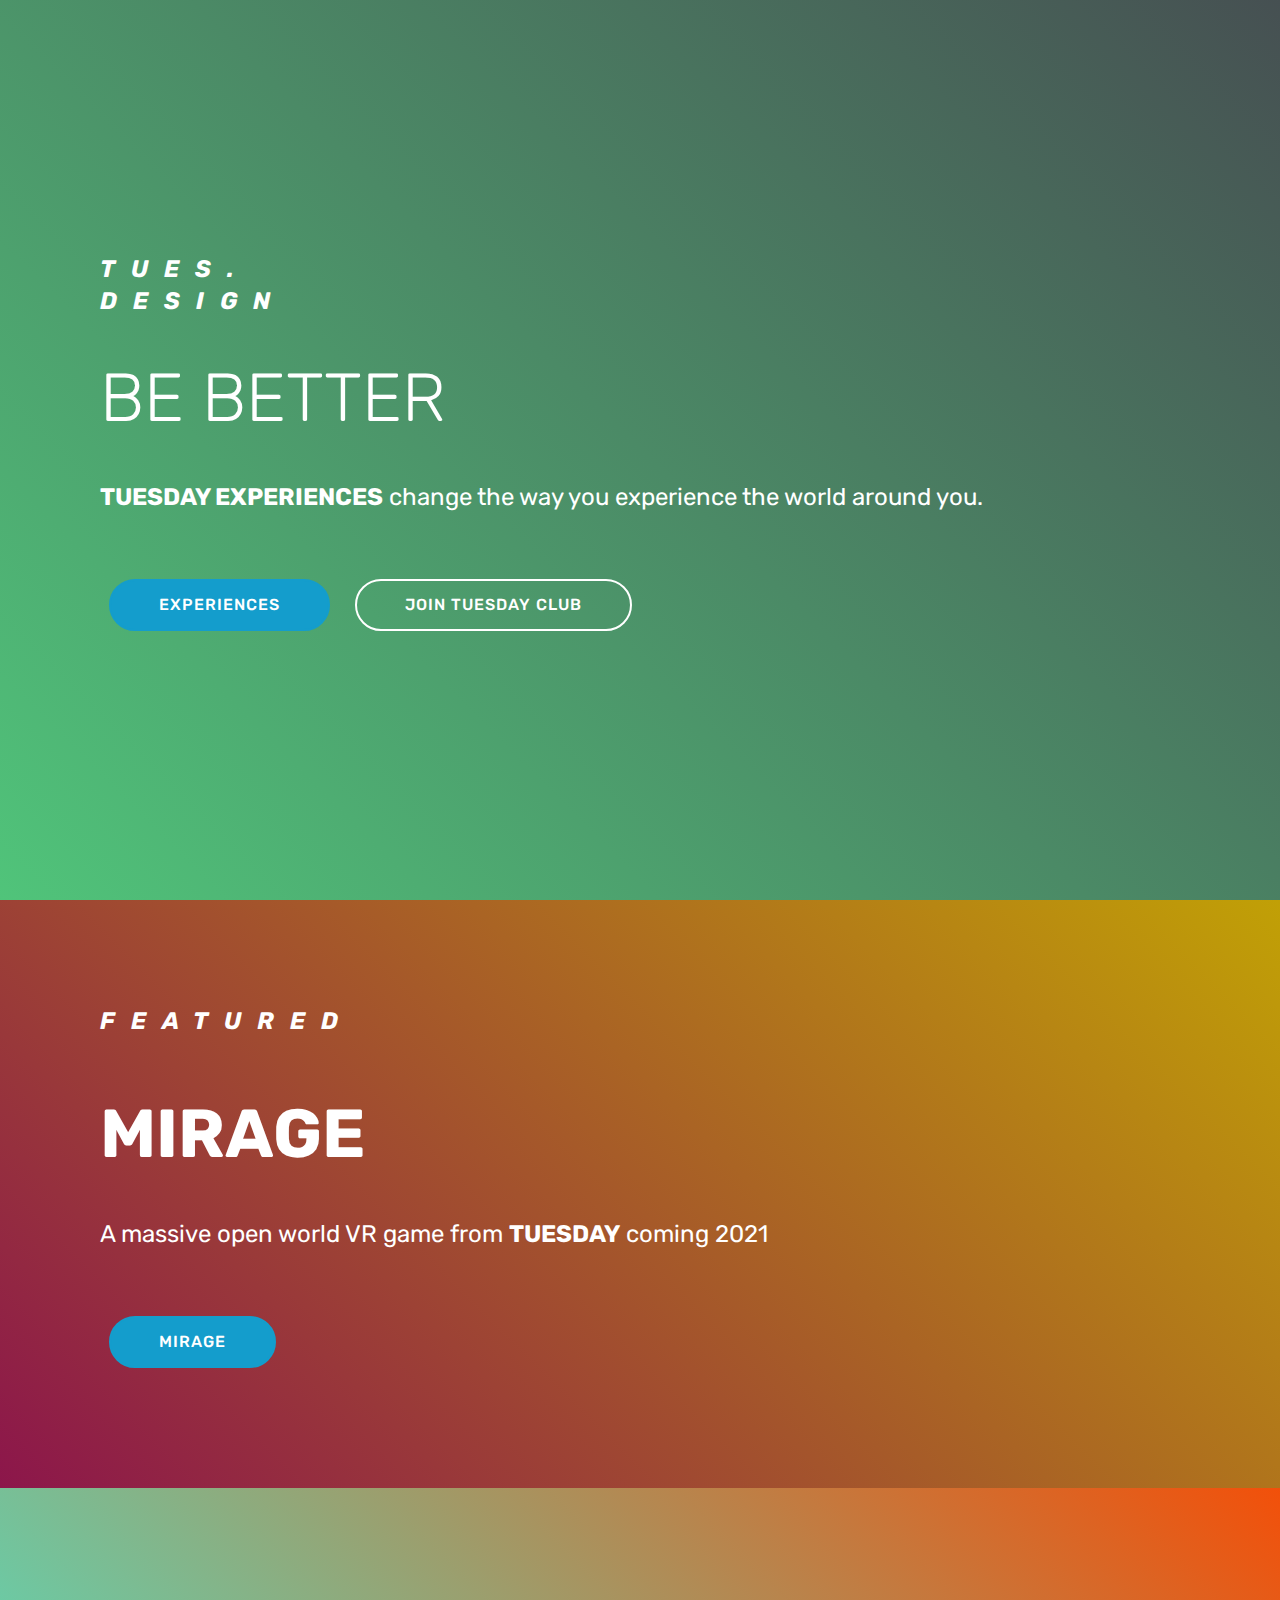
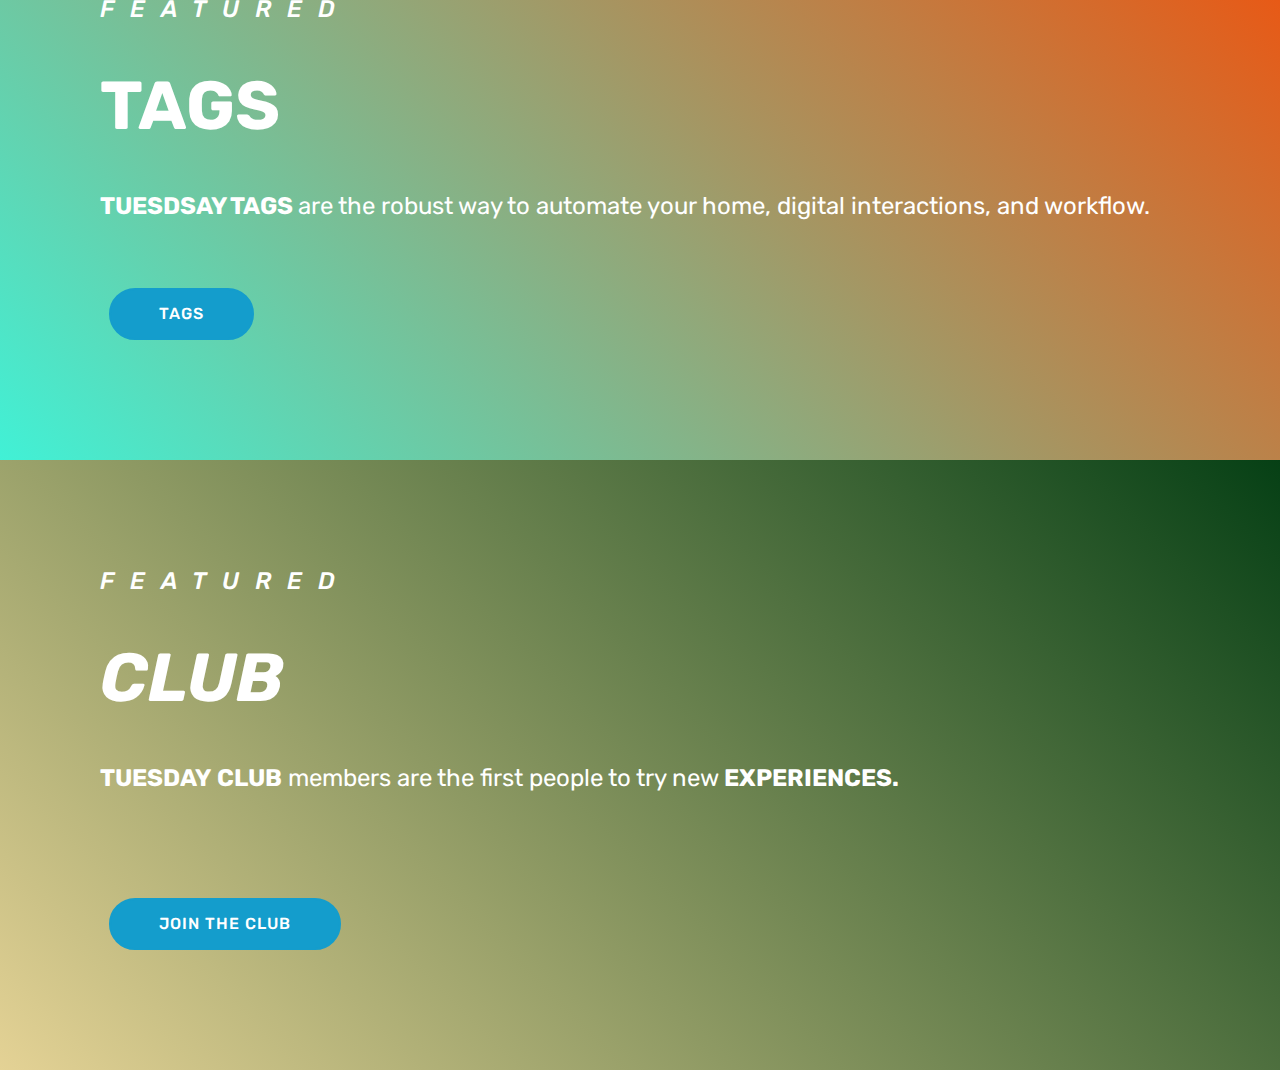
==== index.html @ 424a7eba "Update index.html" ====
<!DOCTYPE html>
<html  >
<head>
  <!-- Site made with Mobirise Website Builder v4.10.7, https://mobirise.com -->
  <meta charset="UTF-8">
  <meta http-equiv="X-UA-Compatible" content="IE=edge">
  <meta name="generator" content="Mobirise v4.10.7, mobirise.com">
  <meta name="viewport" content="width=device-width, initial-scale=1, minimum-scale=1">
  <link rel="shortcut icon" href="assets/images/logo4.png" type="image/x-icon">
  <meta name="description" content="">
  
  <title>Home</title>
  <link rel="stylesheet" href="assets/web/assets/mobirise-icons/mobirise-icons.css">
  <link rel="stylesheet" href="assets/tether/tether.min.css">
  <link rel="stylesheet" href="assets/bootstrap/css/bootstrap.min.css">
  <link rel="stylesheet" href="assets/bootstrap/css/bootstrap-grid.min.css">
  <link rel="stylesheet" href="assets/bootstrap/css/bootstrap-reboot.min.css">
  <link rel="stylesheet" href="assets/theme/css/style.css">
  <link rel="stylesheet" href="assets/mobirise/css/mbr-additional.css" type="text/css">
  
  
  
</head>
<body>
  <section class="header11 cid-rXp6CB2wmp mbr-fullscreen" id="header11-1">

    <!-- Block parameters controls (Blue "Gear" panel) -->
    
    <!-- End block parameters -->

    
    <div class="container align-left">
        <div class="media-container-column mbr-white col-md-12">
            <h3 class="mbr-section-subtitle py-3 mbr-fonts-style display-5"><strong>
                TUES.</strong><br><strong>DESIGN</strong></h3>
            <h1 class="mbr-section-title py-3 mbr-fonts-style display-1">BE BETTER</h1>
            <p class="mbr-text py-3 mbr-fonts-style display-5"><strong>TUESDAY EXPERIENCES</strong> change the way you experience the world around you.&nbsp;</p>
            <div class="mbr-section-btn py-4"><a class="btn btn-md btn-primary display-4" href="index.html#header11-2">EXPERIENCES</a>
                    <a class="btn btn-md btn-white-outline display-4" href="page1.html">JOIN TUESDAY CLUB</a></div>
        </div>
    </div>

    
</section>

<section class="engine"><a href="https://mobirise.info/h">how to create your own web page for free</a></section><section class="header11 cid-rXp82HAnqV" id="header11-2">

    <!-- Block parameters controls (Blue "Gear" panel) -->
    
    <!-- End block parameters -->

    
    <div class="container align-left">
        <div class="media-container-column mbr-white col-md-12">
            <h3 class="mbr-section-subtitle py-3 mbr-fonts-style display-5"><p><strong>FEATURED</strong></p></h3>
            <h1 class="mbr-section-title py-3 mbr-fonts-style display-1"><strong>MIRAGE</strong></h1>
            <p class="mbr-text py-3 mbr-fonts-style display-5">A massive open world VR game from <strong>TUESDAY</strong> coming 2021</p>
            <div class="mbr-section-btn py-4"><a class="btn btn-md btn-primary display-4" href="page2.html">MIRAGE</a></div>
        </div>
    </div>

    
</section>

<section class="header11 cid-rXpa6AAe8f" id="header11-3">

    <!-- Block parameters controls (Blue "Gear" panel) -->
    
    <!-- End block parameters -->

    
    <div class="container align-left">
        <div class="media-container-column mbr-white col-md-12">
            <h3 class="mbr-section-subtitle py-3 mbr-fonts-style display-5">
                FEATURED</h3>
            <h1 class="mbr-section-title py-3 mbr-fonts-style display-1"><strong>TAGS</strong></h1>
            <p class="mbr-text py-3 mbr-fonts-style display-5"><strong>TUESDSAY TAGS </strong>are the robust way to automate your home, digital interactions, and workflow.</p>
            <div class="mbr-section-btn py-4"><a class="btn btn-md btn-primary display-4" href="page3.html">TAGS</a></div>
        </div>
    </div>

    
</section>

<section class="header11 cid-rXpbdoJjGz" id="header11-4">

    <!-- Block parameters controls (Blue "Gear" panel) -->
    
    <!-- End block parameters -->

    
    <div class="container align-left">
        <div class="media-container-column mbr-white col-md-12">
            <h3 class="mbr-section-subtitle py-3 mbr-fonts-style display-5">
                FEATURED</h3>
            <h1 class="mbr-section-title py-3 mbr-fonts-style display-1"><em><strong>CLUB</strong></em></h1>
            <p class="mbr-text py-3 mbr-fonts-style display-5"><strong>TUESDAY</strong> <strong>CLUB</strong> members are the first people to try new <strong>EXPERIENCES.</strong><strong><br></strong>&nbsp;</p>
            <div class="mbr-section-btn py-4"><a class="btn btn-md btn-primary display-4" href="page1.html">JOIN THE CLUB</a></div>
        </div>
    </div>

    
</section>


  <script src="assets/web/assets/jquery/jquery.min.js"></script>
  <script src="assets/popper/popper.min.js"></script>
  <script src="assets/tether/tether.min.js"></script>
  <script src="assets/bootstrap/js/bootstrap.min.js"></script>
  <script src="assets/smoothscroll/smooth-scroll.js"></script>
  <script src="assets/theme/js/script.js"></script>
  
  
</body>
</html>
---- assets/web/assets/mobirise-icons/mobirise-icons.css ----
@font-face {
  font-family: 'MobiriseIcons';
  src:  url('mobirise-icons.eot?spat4u');
  src:  url('mobirise-icons.eot?spat4u#iefix') format('embedded-opentype'),
    url('mobirise-icons.ttf?spat4u') format('truetype'),
    url('mobirise-icons.woff?spat4u') format('woff'),
    url('mobirise-icons.svg?spat4u#MobiriseIcons') format('svg');
  font-weight: normal;
  font-style: normal;
}

[class^="mbri-"], [class*=" mbri-"] {
  /* use !important to prevent issues with browser extensions that change fonts */
  font-family: MobiriseIcons !important;
  speak: none;
  font-style: normal;
  font-weight: normal;
  font-variant: normal;
  text-transform: none;
  line-height: 1;

  /* Better Font Rendering =========== */
  -webkit-font-smoothing: antialiased;
  -moz-osx-font-smoothing: grayscale;
}

.mbri-add-submenu:before {
  content: "\e900";
}
.mbri-alert:before {
  content: "\e901";
}
.mbri-align-center:before {
  content: "\e902";
}
.mbri-align-justify:before {
  content: "\e903";
}
.mbri-align-left:before {
  content: "\e904";
}
.mbri-align-right:before {
  content: "\e905";
}
.mbri-android:before {
  content: "\e906";
}
.mbri-apple:before {
  content: "\e907";
}
.mbri-arrow-down:before {
  content: "\e908";
}
.mbri-arrow-next:before {
  content: "\e909";
}
.mbri-arrow-prev:before {
  content: "\e90a";
}
.mbri-arrow-up:before {
  content: "\e90b";
}
.mbri-bold:before {
  content: "\e90c";
}
.mbri-bookmark:before {
  content: "\e90d";
}
.mbri-bootstrap:before {
  content: "\e90e";
}
.mbri-briefcase:before {
  content: "\e90f";
}
.mbri-browse:before {
  content: "\e910";
}
.mbri-bulleted-list:before {
  content: "\e911";
}
.mbri-calendar:before {
  content: "\e912";
}
.mbri-camera:before {
  content: "\e913";
}
.mbri-cart-add:before {
  content: "\e914";
}
.mbri-cart-full:before {
  content: "\e915";
}
.mbri-cash:before {
  content: "\e916";
}
.mbri-change-style:before {
  content: "\e917";
}
.mbri-chat:before {
  content: "\e918";
}
.mbri-clock:before {
  content: "\e919";
}
.mbri-close:before {
  content: "\e91a";
}
.mbri-cloud:before {
  content: "\e91b";
}
.mbri-code:before {
  content: "\e91c";
}
.mbri-contact-form:before {
  content: "\e91d";
}
.mbri-credit-card:before {
  content: "\e91e";
}
.mbri-cursor-click:before {
  content: "\e91f";
}
.mbri-cust-feedback:before {
  content: "\e920";
}
.mbri-database:before {
  content: "\e921";
}
.mbri-delivery:before {
  content: "\e922";
}
.mbri-desktop:before {
  content: "\e923";
}
.mbri-devices:before {
  content: "\e924";
}
.mbri-down:before {
  content: "\e925";
}
.mbri-download:before {
  content: "\e989";
}
.mbri-drag-n-drop:before {
  content: "\e927";
}
.mbri-drag-n-drop2:before {
  content: "\e928";
}
.mbri-edit:before {
  content: "\e929";
}
.mbri-edit2:before {
  content: "\e92a";
}
.mbri-error:before {
  content: "\e92b";
}
.mbri-extension:before {
  content: "\e92c";
}
.mbri-features:before {
  content: "\e92d";
}
.mbri-file:before {
  content: "\e92e";
}
.mbri-flag:before {
  content: "\e92f";
}
.mbri-folder:before {
  content: "\e930";
}
.mbri-gift:before {
  content: "\e931";
}
.mbri-github:before {
  content: "\e932";
}
.mbri-globe:before {
  content: "\e933";
}
.mbri-globe-2:before {
  content: "\e934";
}
.mbri-growing-chart:before {
  content: "\e935";
}
.mbri-hearth:before {
  content: "\e936";
}
.mbri-help:before {
  content: "\e937";
}
.mbri-home:before {
  content: "\e938";
}
.mbri-hot-cup:before {
  content: "\e939";
}
.mbri-idea:before {
  content: "\e93a";
}
.mbri-image-gallery:before {
  content: "\e93b";
}
.mbri-image-slider:before {
  content: "\e93c";
}
.mbri-info:before {
  content: "\e93d";
}
.mbri-italic:before {
  content: "\e93e";
}
.mbri-key:before {
  content: "\e93f";
}
.mbri-laptop:before {
  content: "\e940";
}
.mbri-layers:before {
  content: "\e941";
}
.mbri-left-right:before {
  content: "\e942";
}
.mbri-left:before {
  content: "\e943";
}
.mbri-letter:before {
  content: "\e944";
}
.mbri-like:before {
  content: "\e945";
}
.mbri-link:before {
  content: "\e946";
}
.mbri-lock:before {
  content: "\e947";
}
.mbri-login:before {
  content: "\e948";
}
.mbri-logout:before {
  content: "\e949";
}
.mbri-magic-stick:before {
  content: "\e94a";
}
.mbri-map-pin:before {
  content: "\e94b";
}
.mbri-menu:before {
  content: "\e94c";
}
.mbri-mobile:before {
  content: "\e94d";
}
.mbri-mobile2:before {
  content: "\e94e";
}
.mbri-mobirise:before {
  content: "\e94f";
}
.mbri-more-horizontal:before {
  content: "\e950";
}
.mbri-more-vertical:before {
  content: "\e951";
}
.mbri-music:before {
  content: "\e952";
}
.mbri-new-file:before {
  content: "\e953";
}
.mbri-numbered-list:before {
  content: "\e954";
}
.mbri-opened-folder:before {
  content: "\e955";
}
.mbri-pages:before {
  content: "\e956";
}
.mbri-paper-plane:before {
  content: "\e957";
}
.mbri-paperclip:before {
  content: "\e958";
}
.mbri-photo:before {
  content: "\e959";
}
.mbri-photos:before {
  content: "\e95a";
}
.mbri-pin:before {
  content: "\e95b";
}
.mbri-play:before {
  content: "\e95c";
}
.mbri-plus:before {
  content: "\e95d";
}
.mbri-preview:before {
  content: "\e95e";
}
.mbri-print:before {
  content: "\e95f";
}
.mbri-protect:before {
  content: "\e960";
}
.mbri-question:before {
  content: "\e961";
}
.mbri-quote-left:before {
  content: "\e962";
}
.mbri-quote-right:before {
  content: "\e963";
}
.mbri-refresh:before {
  content: "\e964";
}
.mbri-responsive:before {
  content: "\e965";
}
.mbri-right:before {
  content: "\e966";
}
.mbri-rocket:before {
  content: "\e967";
}
.mbri-sad-face:before {
  content: "\e968";
}
.mbri-sale:before {
  content: "\e969";
}
.mbri-save:before {
  content: "\e96a";
}
.mbri-search:before {
  content: "\e96b";
}
.mbri-setting:before {
  content: "\e96c";
}
.mbri-setting2:before {
  content: "\e96d";
}
.mbri-setting3:before {
  content: "\e96e";
}
.mbri-share:before {
  content: "\e96f";
}
.mbri-shopping-bag:before {
  content: "\e970";
}
.mbri-shopping-basket:before {
  content: "\e971";
}
.mbri-shopping-cart:before {
  content: "\e972";
}
.mbri-sites:before {
  content: "\e973";
}
.mbri-smile-face:before {
  content: "\e974";
}
.mbri-speed:before {
  content: "\e975";
}
.mbri-star:before {
  content: "\e976";
}
.mbri-success:before {
  content: "\e977";
}
.mbri-sun:before {
  content: "\e978";
}
.mbri-sun2:before {
  content: "\e979";
}
.mbri-tablet:before {
  content: "\e97a";
}
.mbri-tablet-vertical:before {
  content: "\e97b";
}
.mbri-target:before {
  content: "\e97c";
}
.mbri-timer:before {
  content: "\e97d";
}
.mbri-to-ftp:before {
  content: "\e97e";
}
.mbri-to-local-drive:before {
  content: "\e97f";
}
.mbri-touch-swipe:before {
  content: "\e980";
}
.mbri-touch:before {
  content: "\e981";
}
.mbri-trash:before {
  content: "\e982";
}
.mbri-underline:before {
  content: "\e983";
}
.mbri-unlink:before {
  content: "\e984";
}
.mbri-unlock:before {
  content: "\e985";
}
.mbri-up-down:before {
  content: "\e986";
}
.mbri-up:before {
  content: "\e987";
}
.mbri-update:before {
  content: "\e988";
}
.mbri-upload:before {
 content: "\e926"; 
}
.mbri-user:before {
  content: "\e98a";
}
.mbri-user2:before {
  content: "\e98b";
}
.mbri-users:before {
  content: "\e98c";
}
.mbri-video:before {
  content: "\e98d";
}
.mbri-video-play:before {
  content: "\e98e";
}
.mbri-watch:before {
  content: "\e98f";
}
.mbri-website-theme:before {
  content: "\e990";
}
.mbri-wifi:before {
  content: "\e991";
}
.mbri-windows:before {
  content: "\e992";
}
.mbri-zoom-out:before {
  content: "\e993";
}
.mbri-redo:before {
  content: "\e994";
}
.mbri-undo:before {
  content: "\e995";
}
---- assets/theme/css/style.css ----
/*!
 * Mobirise v4 theme (https://mobirise.com/)
 * Copyright 2017 Mobirise
 */
section {
  background-color: #eeeeee;
}

section,
.container,
.container-fluid {
  position: relative;
  word-wrap: break-word;
}

a.mbr-iconfont:hover {
  text-decoration: none;
}

.article .lead p, .article .lead ul, .article .lead ol, .article .lead pre, .article .lead blockquote {
  margin-bottom: 0;
}

a {
  font-style: normal;
  font-weight: 400;
  cursor: pointer;
}

a, a:hover {
  text-decoration: none;
}

figure {
  margin-bottom: 0;
}

body {
  color: #232323;
}

h1, h2, h3, h4, h5, h6,
.h1, .h2, .h3, .h4, .h5, .h6,
.display-1, .display-2, .display-3, .display-4 {
  line-height: 1;
  word-break: break-word;
  word-wrap: break-word;
}

b, strong {
  font-weight: bold;
}

blockquote {
  padding: 10px 0 10px 20px;
  position: relative;
  border-left: 2px solid;
  border-color: #ff3366;
}

input:-webkit-autofill, input:-webkit-autofill:hover, input:-webkit-autofill:focus, input:-webkit-autofill:active {
  transition-delay: 9999s;
  transition-property: background-color, color;
}

textarea[type="hidden"] {
  display: none;
}

body {
  position: relative;
}

section {
  background-position: 50% 50%;
  background-repeat: no-repeat;
  background-size: cover;
}

section .mbr-background-video,
section .mbr-background-video-preview {
  position: absolute;
  bottom: 0;
  left: 0;
  right: 0;
  top: 0;
}

.hidden {
  visibility: hidden;
}

.mbr-z-index20 {
  z-index: 20;
}

/*! Base colors */
.mbr-white {
  color: #ffffff;
}

.mbr-black {
  color: #000000;
}

.mbr-bg-white {
  background-color: #ffffff;
}

.mbr-bg-black {
  background-color: #000000;
}

/*! Text-aligns */
.align-left {
  text-align: left;
}

.align-center {
  text-align: center;
}

.align-right {
  text-align: right;
}

@media (max-width: 767px) {
  .align-left, .align-center, .align-right, .mbr-section-btn, .mbr-section-title {
    text-align: center;
  }
}

/*! Font-weight  */
.mbr-light {
  font-weight: 300;
}

.mbr-regular {
  font-weight: 400;
}

.mbr-semibold {
  font-weight: 500;
}

.mbr-bold {
  font-weight: 700;
}

/*! Media  */
.media-size-item {
  -webkit-flex: 1 1 auto;
  -moz-flex: 1 1 auto;
  -ms-flex: 1 1 auto;
  -o-flex: 1 1 auto;
  flex: 1 1 auto;
}

.media-content {
  -webkit-flex-basis: 100%;
  flex-basis: 100%;
}

.media-container-row {
  display: -ms-flexbox;
  display: -webkit-flex;
  display: flex;
  -webkit-flex-direction: row;
  -ms-flex-direction: row;
  flex-direction: row;
  -webkit-flex-wrap: wrap;
  -ms-flex-wrap: wrap;
  flex-wrap: wrap;
  -webkit-justify-content: center;
  -ms-flex-pack: center;
  justify-content: center;
  -webkit-align-content: center;
  -ms-flex-line-pack: center;
  align-content: center;
  -webkit-align-items: start;
  -ms-flex-align: start;
  align-items: start;
}

.media-container-row .media-size-item {
  width: 400px;
}

.media-container-column {
  display: -ms-flexbox;
  display: -webkit-flex;
  display: flex;
  -webkit-flex-direction: column;
  -ms-flex-direction: column;
  flex-direction: column;
  -webkit-flex-wrap: wrap;
  -ms-flex-wrap: wrap;
  flex-wrap: wrap;
  -webkit-justify-content: center;
  -ms-flex-pack: center;
  justify-content: center;
  -webkit-align-content: center;
  -ms-flex-line-pack: center;
  align-content: center;
  -webkit-align-items: stretch;
  -ms-flex-align: stretch;
  align-items: stretch;
}

.media-container-column > * {
  width: 100%;
}

@media (min-width: 992px) {
  .media-container-row {
    -webkit-flex-wrap: nowrap;
    -ms-flex-wrap: nowrap;
    flex-wrap: nowrap;
  }
}

figure {
  overflow: hidden;
}

figure[mbr-media-size] {
  transition: width 0.1s;
}

.mbr-figure img, .mbr-figure iframe {
  display: block;
  width: 100%;
}

.card {
  background-color: transparent;
  border: none;
}

.card-box {
  width: 100%;
}

.card-img {
  text-align: center;
  flex-shrink: 0;
  -webkit-flex-shrink: 0;
}

.media {
  max-width: 100%;
  margin: 0 auto;
}

.mbr-figure {
  -ms-flex-item-align: center;
  -ms-grid-row-align: center;
  -webkit-align-self: center;
  align-self: center;
}

.media-container > div {
  max-width: 100%;
}

.mbr-figure img, .card-img img {
  width: 100%;
}

@media (max-width: 991px) {
  .media-size-item {
    width: auto !important;
  }
  .media {
    width: auto;
  }
  .mbr-figure {
    width: 100% !important;
  }
}

/*! Buttons */
.mbr-section-btn {
  margin-left: -.25rem;
  margin-right: -.25rem;
  font-size: 0;
}

nav .mbr-section-btn {
  margin-left: 0rem;
  margin-right: 0rem;
}

/*! Btn icon margin */
.btn .mbr-iconfont, .btn.btn-sm .mbr-iconfont {
  cursor: pointer;
  margin-right: 0.5rem;
}

.btn.btn-md .mbr-iconfont, .btn.btn-md .mbr-iconfont {
  margin-right: 0.8rem;
}

.mbr-regular {
  font-weight: 400;
}

.mbr-semibold {
  font-weight: 500;
}

.mbr-bold {
  font-weight: 700;
}

[type="submit"] {
  -webkit-appearance: none;
}

/*! Full-screen */
.mbr-fullscreen .mbr-overlay {
  min-height: 100vh;
}

.mbr-fullscreen {
  display: flex;
  display: -webkit-flex;
  display: -moz-flex;
  display: -ms-flex;
  display: -o-flex;
  align-items: center;
  -webkit-align-items: center;
  min-height: 100vh;
  padding-top: 3rem;
  padding-bottom: 3rem;
}

/*! Map */
.map {
  height: 25rem;
  position: relative;
}

.map iframe {
  width: 100%;
  height: 100%;
}

/* Form */
.form-asterisk {
  font-family: initial;
  position: absolute;
  top: -2px;
  font-weight: normal;
}

/*! Scroll to top arrow */
.mbr-arrow-up {
  bottom: 25px;
  right: 90px;
  position: fixed;
  text-align: right;
  z-index: 5000;
  color: #ffffff;
  font-size: 32px;
  transform: rotate(180deg);
  -webkit-transform: rotate(180deg);
}

.mbr-arrow-up a {
  background: rgba(0, 0, 0, 0.2);
  border-radius: 3px;
  color: #fff;
  display: inline-block;
  height: 60px;
  width: 60px;
  outline-style: none !important;
  position: relative;
  text-decoration: none;
  transition: all .3s ease-in-out;
  cursor: pointer;
  text-align: center;
}

.mbr-arrow-up a:hover {
  background-color: rgba(0, 0, 0, 0.4);
}

.mbr-arrow-up a i {
  line-height: 60px;
}

.mbr-arrow-up-icon {
  display: block;
  color: #fff;
}

.mbr-arrow-up-icon::before {
  content: "\203a";
  display: inline-block;
  font-family: serif;
  font-size: 32px;
  line-height: 1;
  font-style: normal;
  position: relative;
  top: 6px;
  left: -4px;
  -webkit-transform: rotate(-90deg);
  transform: rotate(-90deg);
}

/*! Arrow Down */
.mbr-arrow {
  position: absolute;
  bottom: 45px;
  left: 50%;
  width: 60px;
  height: 60px;
  cursor: pointer;
  background-color: rgba(80, 80, 80, 0.5);
  border-radius: 50%;
  -webkit-transform: translateX(-50%);
  transform: translateX(-50%);
}

.mbr-arrow > a {
  display: inline-block;
  text-decoration: none;
  outline-style: none;
  -webkit-animation: arrowdown 1.7s ease-in-out infinite;
  animation: arrowdown 1.7s ease-in-out infinite;
}

.mbr-arrow > a > i {
  position: absolute;
  top: -2px;
  left: 15px;
  font-size: 2rem;
}

@keyframes arrowdown {
  0% {
    transform: translateY(0px);
    -webkit-transform: translateY(0px);
  }
  50% {
    transform: translateY(-5px);
    -webkit-transform: translateY(-5px);
  }
  100% {
    transform: translateY(0px);
    -webkit-transform: translateY(0px);
  }
}

@-webkit-keyframes arrowdown {
  0% {
    transform: translateY(0px);
    -webkit-transform: translateY(0px);
  }
  50% {
    transform: translateY(-5px);
    -webkit-transform: translateY(-5px);
  }
  100% {
    transform: translateY(0px);
    -webkit-transform: translateY(0px);
  }
}

@media (max-width: 500px) {
  .mbr-arrow-up {
    left: 50%;
    right: auto;
    transform: translateX(-50%) rotate(180deg);
    -webkit-transform: translateX(-50%) rotate(180deg);
  }
}

/*Gradients animation*/
@keyframes gradient-animation {
  from {
    background-position: 0% 100%;
    animation-timing-function: ease-in-out;
  }
  to {
    background-position: 100% 0%;
    animation-timing-function: ease-in-out;
  }
}

@-webkit-keyframes gradient-animation {
  from {
    background-position: 0% 100%;
    animation-timing-function: ease-in-out;
  }
  to {
    background-position: 100% 0%;
    animation-timing-function: ease-in-out;
  }
}

.bg-gradient {
  background-size: 200% 200%;
  animation: gradient-animation 5s infinite alternate;
  -webkit-animation: gradient-animation 5s infinite alternate;
}

.menu .navbar-brand {
  display: -webkit-flex;
}

.menu .navbar-brand span {
  display: flex;
  display: -webkit-flex;
}

.menu .navbar-brand .navbar-caption-wrap {
  display: -webkit-flex;
}

.menu .navbar-brand .navbar-logo img {
  display: -webkit-flex;
}

@media (min-width: 768px) and (max-width: 1023px) {
  .menu .navbar-toggleable-sm .navbar-nav {
    display: -webkit-box;
    display: -webkit-flex;
    display: -ms-flexbox;
  }
}

@media (max-width: 1023px) {
  .menu .navbar-collapse {
    max-height: 93.5vh;
  }
  .menu .navbar-collapse.show {
    overflow: auto;
  }
}

@media (min-width: 1024px) {
  .menu .navbar-nav.nav-dropdown {
    display: -webkit-flex;
  }
  .menu .navbar-toggleable-sm .navbar-collapse {
    display: -webkit-flex !important;
  }
  .menu .collapsed .navbar-collapse {
    max-height: 93.5vh;
  }
  .menu .collapsed .navbar-collapse.show {
    overflow: auto;
  }
}

@media (max-width: 767px) {
  .menu .navbar-collapse {
    max-height: 80vh;
  }
}

.navbar {
  display: -webkit-flex;
  -webkit-flex-wrap: wrap;
  -webkit-align-items: center;
  -webkit-justify-content: space-between;
}

.navbar-collapse {
  -webkit-flex-basis: 100%;
  -webkit-flex-grow: 1;
  -webkit-align-items: center;
}

.nav-dropdown .link {
  padding: .667em 1.667em !important;
  margin: 0 !important;
}

.nav {
  display: -webkit-flex;
  -webkit-flex-wrap: wrap;
}

.row {
  display: -webkit-flex;
  -webkit-flex-wrap: wrap;
}

.justify-content-center {
  -webkit-justify-content: center;
}

.form-inline {
  display: -webkit-flex;
  -webkit-flex-flow: row wrap;
  -webkit-align-items: center;
}

.card-wrapper {
  -webkit-flex: 1;
}

.carousel-control {
  z-index: 10;
  display: -webkit-flex;
  -webkit-align-items: center;
  -webkit-justify-content: center;
}

.carousel-controls {
  display: -webkit-flex;
}

.media {
  display: -webkit-flex;
}

.form-group:focus {
  outline: none;
}

.jq-selectbox__select {
  padding: 1.07em .5em;
  position: absolute;
  top: 0;
  left: 0;
  width: 100%;
}

.jq-selectbox__dropdown {
  position: absolute;
  top: 100% !important;
  left: 0 !important;
  width: 100% !important;
}

.jq-selectbox__trigger-arrow {
  transform: translateY(-50%);
}

.jq-selectbox li {
  padding: 1.07em .5em;
}

input[type="range"] {
  padding-left: 0 !important;
  padding-right: 0 !important;
}

.modal-dialog, .modal-content {
  height: 100%;
}

.modal-dialog .carousel-inner {
  height: 100%;
  height: -webkit-fill-available;
  height: fill-available;
}

.carousel-item {
  text-align: center;
}

.carousel-item img {
  margin: auto;
}
.engine {
	position: absolute;
	text-indent: -2400px;
	text-align: center;
	padding: 0;
	top: 0;
	left: -2400px;
}
---- assets/mobirise/css/mbr-additional.css ----
@import url(https://fonts.googleapis.com/css?family=Rubik:300,300i,400,400i,500,500i,700,700i,900,900i);





body {
  font-style: normal;
  line-height: 1.5;
}
.mbr-section-title {
  font-style: normal;
  line-height: 1.2;
}
.mbr-section-subtitle {
  line-height: 1.3;
}
.mbr-text {
  font-style: normal;
  line-height: 1.6;
}
.display-1 {
  font-family: 'Rubik', sans-serif;
  font-size: 4.25rem;
}
.display-1 > .mbr-iconfont {
  font-size: 6.8rem;
}
.display-2 {
  font-family: 'Rubik', sans-serif;
  font-size: 3rem;
}
.display-2 > .mbr-iconfont {
  font-size: 4.8rem;
}
.display-4 {
  font-family: 'Rubik', sans-serif;
  font-size: 1rem;
}
.display-4 > .mbr-iconfont {
  font-size: 1.6rem;
}
.display-5 {
  font-family: 'Rubik', sans-serif;
  font-size: 1.5rem;
}
.display-5 > .mbr-iconfont {
  font-size: 2.4rem;
}
.display-7 {
  font-family: 'Rubik', sans-serif;
  font-size: 1rem;
}
.display-7 > .mbr-iconfont {
  font-size: 1.6rem;
}
/* ---- Fluid typography for mobile devices ---- */
/* 1.4 - font scale ratio ( bootstrap == 1.42857 ) */
/* 100vw - current viewport width */
/* (48 - 20)  48 == 48rem == 768px, 20 == 20rem == 320px(minimal supported viewport) */
/* 0.65 - min scale variable, may vary */
@media (max-width: 768px) {
  .display-1 {
    font-size: 3.4rem;
    font-size: calc( 2.1374999999999997rem + (4.25 - 2.1374999999999997) * ((100vw - 20rem) / (48 - 20)));
    line-height: calc( 1.4 * (2.1374999999999997rem + (4.25 - 2.1374999999999997) * ((100vw - 20rem) / (48 - 20))));
  }
  .display-2 {
    font-size: 2.4rem;
    font-size: calc( 1.7rem + (3 - 1.7) * ((100vw - 20rem) / (48 - 20)));
    line-height: calc( 1.4 * (1.7rem + (3 - 1.7) * ((100vw - 20rem) / (48 - 20))));
  }
  .display-4 {
    font-size: 0.8rem;
    font-size: calc( 1rem + (1 - 1) * ((100vw - 20rem) / (48 - 20)));
    line-height: calc( 1.4 * (1rem + (1 - 1) * ((100vw - 20rem) / (48 - 20))));
  }
  .display-5 {
    font-size: 1.2rem;
    font-size: calc( 1.175rem + (1.5 - 1.175) * ((100vw - 20rem) / (48 - 20)));
    line-height: calc( 1.4 * (1.175rem + (1.5 - 1.175) * ((100vw - 20rem) / (48 - 20))));
  }
}
/* Buttons */
.btn {
  font-weight: 500;
  border-width: 2px;
  font-style: normal;
  letter-spacing: 1px;
  margin: .4rem .8rem;
  white-space: normal;
  -webkit-transition: all 0.3s ease-in-out;
  -moz-transition: all 0.3s ease-in-out;
  transition: all 0.3s ease-in-out;
  display: inline-flex;
  align-items: center;
  justify-content: center;
  word-break: break-word;
  -webkit-align-items: center;
  -webkit-justify-content: center;
  display: -webkit-inline-flex;
  padding: 1rem 3rem;
  border-radius: 3px;
}
.btn-sm {
  font-weight: 500;
  letter-spacing: 1px;
  -webkit-transition: all 0.3s ease-in-out;
  -moz-transition: all 0.3s ease-in-out;
  transition: all 0.3s ease-in-out;
  padding: 0.6rem 1.5rem;
  border-radius: 3px;
}
.btn-md {
  font-weight: 500;
  letter-spacing: 1px;
  margin: .4rem .8rem !important;
  -webkit-transition: all 0.3s ease-in-out;
  -moz-transition: all 0.3s ease-in-out;
  transition: all 0.3s ease-in-out;
  padding: 1rem 3rem;
  border-radius: 3px;
}
.btn-lg {
  font-weight: 500;
  letter-spacing: 1px;
  margin: .4rem .8rem !important;
  -webkit-transition: all 0.3s ease-in-out;
  -moz-transition: all 0.3s ease-in-out;
  transition: all 0.3s ease-in-out;
  padding: 1.2rem 3.2rem;
  border-radius: 3px;
}
.bg-primary {
  background-color: #149dcc !important;
}
.bg-success {
  background-color: #f7ed4a !important;
}
.bg-info {
  background-color: #82786e !important;
}
.bg-warning {
  background-color: #879a9f !important;
}
.bg-danger {
  background-color: #b1a374 !important;
}
.btn-primary,
.btn-primary:active {
  background-color: #149dcc !important;
  border-color: #149dcc !important;
  color: #ffffff !important;
}
.btn-primary:hover,
.btn-primary:focus,
.btn-primary.focus,
.btn-primary.active {
  color: #ffffff !important;
  background-color: #0d6786 !important;
  border-color: #0d6786 !important;
}
.btn-primary.disabled,
.btn-primary:disabled {
  color: #ffffff !important;
  background-color: #0d6786 !important;
  border-color: #0d6786 !important;
}
.btn-secondary,
.btn-secondary:active {
  background-color: #ff3366 !important;
  border-color: #ff3366 !important;
  color: #ffffff !important;
}
.btn-secondary:hover,
.btn-secondary:focus,
.btn-secondary.focus,
.btn-secondary.active {
  color: #ffffff !important;
  background-color: #e50039 !important;
  border-color: #e50039 !important;
}
.btn-secondary.disabled,
.btn-secondary:disabled {
  color: #ffffff !important;
  background-color: #e50039 !important;
  border-color: #e50039 !important;
}
.btn-info,
.btn-info:active {
  background-color: #82786e !important;
  border-color: #82786e !important;
  color: #ffffff !important;
}
.btn-info:hover,
.btn-info:focus,
.btn-info.focus,
.btn-info.active {
  color: #ffffff !important;
  background-color: #59524b !important;
  border-color: #59524b !important;
}
.btn-info.disabled,
.btn-info:disabled {
  color: #ffffff !important;
  background-color: #59524b !important;
  border-color: #59524b !important;
}
.btn-success,
.btn-success:active {
  background-color: #f7ed4a !important;
  border-color: #f7ed4a !important;
  color: #3f3c03 !important;
}
.btn-success:hover,
.btn-success:focus,
.btn-success.focus,
.btn-success.active {
  color: #3f3c03 !important;
  background-color: #eadd0a !important;
  border-color: #eadd0a !important;
}
.btn-success.disabled,
.btn-success:disabled {
  color: #3f3c03 !important;
  background-color: #eadd0a !important;
  border-color: #eadd0a !important;
}
.btn-warning,
.btn-warning:active {
  background-color: #879a9f !important;
  border-color: #879a9f !important;
  color: #ffffff !important;
}
.btn-warning:hover,
.btn-warning:focus,
.btn-warning.focus,
.btn-warning.active {
  color: #ffffff !important;
  background-color: #617479 !important;
  border-color: #617479 !important;
}
.btn-warning.disabled,
.btn-warning:disabled {
  color: #ffffff !important;
  background-color: #617479 !important;
  border-color: #617479 !important;
}
.btn-danger,
.btn-danger:active {
  background-color: #b1a374 !important;
  border-color: #b1a374 !important;
  color: #ffffff !important;
}
.btn-danger:hover,
.btn-danger:focus,
.btn-danger.focus,
.btn-danger.active {
  color: #ffffff !important;
  background-color: #8b7d4e !important;
  border-color: #8b7d4e !important;
}
.btn-danger.disabled,
.btn-danger:disabled {
  color: #ffffff !important;
  background-color: #8b7d4e !important;
  border-color: #8b7d4e !important;
}
.btn-white {
  color: #333333 !important;
}
.btn-white,
.btn-white:active {
  background-color: #ffffff !important;
  border-color: #ffffff !important;
  color: #808080 !important;
}
.btn-white:hover,
.btn-white:focus,
.btn-white.focus,
.btn-white.active {
  color: #808080 !important;
  background-color: #d9d9d9 !important;
  border-color: #d9d9d9 !important;
}
.btn-white.disabled,
.btn-white:disabled {
  color: #808080 !important;
  background-color: #d9d9d9 !important;
  border-color: #d9d9d9 !important;
}
.btn-black,
.btn-black:active {
  background-color: #333333 !important;
  border-color: #333333 !important;
  color: #ffffff !important;
}
.btn-black:hover,
.btn-black:focus,
.btn-black.focus,
.btn-black.active {
  color: #ffffff !important;
  background-color: #0d0d0d !important;
  border-color: #0d0d0d !important;
}
.btn-black.disabled,
.btn-black:disabled {
  color: #ffffff !important;
  background-color: #0d0d0d !important;
  border-color: #0d0d0d !important;
}
.btn-primary-outline,
.btn-primary-outline:active {
  background: none;
  border-color: #0b566f;
  color: #0b566f;
}
.btn-primary-outline:hover,
.btn-primary-outline:focus,
.btn-primary-outline.focus,
.btn-primary-outline.active {
  color: #ffffff;
  background-color: #149dcc;
  border-color: #149dcc;
}
.btn-primary-outline.disabled,
.btn-primary-outline:disabled {
  color: #ffffff !important;
  background-color: #149dcc !important;
  border-color: #149dcc !important;
}
.btn-secondary-outline,
.btn-secondary-outline:active {
  background: none;
  border-color: #cc0033;
  color: #cc0033;
}
.btn-secondary-outline:hover,
.btn-secondary-outline:focus,
.btn-secondary-outline.focus,
.btn-secondary-outline.active {
  color: #ffffff;
  background-color: #ff3366;
  border-color: #ff3366;
}
.btn-secondary-outline.disabled,
.btn-secondary-outline:disabled {
  color: #ffffff !important;
  background-color: #ff3366 !important;
  border-color: #ff3366 !important;
}
.btn-info-outline,
.btn-info-outline:active {
  background: none;
  border-color: #4b453f;
  color: #4b453f;
}
.btn-info-outline:hover,
.btn-info-outline:focus,
.btn-info-outline.focus,
.btn-info-outline.active {
  color: #ffffff;
  background-color: #82786e;
  border-color: #82786e;
}
.btn-info-outline.disabled,
.btn-info-outline:disabled {
  color: #ffffff !important;
  background-color: #82786e !important;
  border-color: #82786e !important;
}
.btn-success-outline,
.btn-success-outline:active {
  background: none;
  border-color: #d2c609;
  color: #d2c609;
}
.btn-success-outline:hover,
.btn-success-outline:focus,
.btn-success-outline.focus,
.btn-success-outline.active {
  color: #3f3c03;
  background-color: #f7ed4a;
  border-color: #f7ed4a;
}
.btn-success-outline.disabled,
.btn-success-outline:disabled {
  color: #3f3c03 !important;
  background-color: #f7ed4a !important;
  border-color: #f7ed4a !important;
}
.btn-warning-outline,
.btn-warning-outline:active {
  background: none;
  border-color: #55666b;
  color: #55666b;
}
.btn-warning-outline:hover,
.btn-warning-outline:focus,
.btn-warning-outline.focus,
.btn-warning-outline.active {
  color: #ffffff;
  background-color: #879a9f;
  border-color: #879a9f;
}
.btn-warning-outline.disabled,
.btn-warning-outline:disabled {
  color: #ffffff !important;
  background-color: #879a9f !important;
  border-color: #879a9f !important;
}
.btn-danger-outline,
.btn-danger-outline:active {
  background: none;
  border-color: #7a6e45;
  color: #7a6e45;
}
.btn-danger-outline:hover,
.btn-danger-outline:focus,
.btn-danger-outline.focus,
.btn-danger-outline.active {
  color: #ffffff;
  background-color: #b1a374;
  border-color: #b1a374;
}
.btn-danger-outline.disabled,
.btn-danger-outline:disabled {
  color: #ffffff !important;
  background-color: #b1a374 !important;
  border-color: #b1a374 !important;
}
.btn-black-outline,
.btn-black-outline:active {
  background: none;
  border-color: #000000;
  color: #000000;
}
.btn-black-outline:hover,
.btn-black-outline:focus,
.btn-black-outline.focus,
.btn-black-outline.active {
  color: #ffffff;
  background-color: #333333;
  border-color: #333333;
}
.btn-black-outline.disabled,
.btn-black-outline:disabled {
  color: #ffffff !important;
  background-color: #333333 !important;
  border-color: #333333 !important;
}
.btn-white-outline,
.btn-white-outline:active,
.btn-white-outline.active {
  background: none;
  border-color: #ffffff;
  color: #ffffff;
}
.btn-white-outline:hover,
.btn-white-outline:focus,
.btn-white-outline.focus {
  color: #333333;
  background-color: #ffffff;
  border-color: #ffffff;
}
.text-primary {
  color: #149dcc !important;
}
.text-secondary {
  color: #ff3366 !important;
}
.text-success {
  color: #f7ed4a !important;
}
.text-info {
  color: #82786e !important;
}
.text-warning {
  color: #879a9f !important;
}
.text-danger {
  color: #b1a374 !important;
}
.text-white {
  color: #ffffff !important;
}
.text-black {
  color: #000000 !important;
}
a.text-primary:hover,
a.text-primary:focus {
  color: #0b566f !important;
}
a.text-secondary:hover,
a.text-secondary:focus {
  color: #cc0033 !important;
}
a.text-success:hover,
a.text-success:focus {
  color: #d2c609 !important;
}
a.text-info:hover,
a.text-info:focus {
  color: #4b453f !important;
}
a.text-warning:hover,
a.text-warning:focus {
  color: #55666b !important;
}
a.text-danger:hover,
a.text-danger:focus {
  color: #7a6e45 !important;
}
a.text-white:hover,
a.text-white:focus {
  color: #b3b3b3 !important;
}
a.text-black:hover,
a.text-black:focus {
  color: #4d4d4d !important;
}
.alert-success {
  background-color: #70c770;
}
.alert-info {
  background-color: #82786e;
}
.alert-warning {
  background-color: #879a9f;
}
.alert-danger {
  background-color: #b1a374;
}
.mbr-section-btn a.btn:not(.btn-form) {
  border-radius: 100px;
}
.mbr-section-btn a.btn:not(.btn-form):hover,
.mbr-section-btn a.btn:not(.btn-form):focus {
  box-shadow: none !important;
}
.mbr-section-btn a.btn:not(.btn-form):hover,
.mbr-section-btn a.btn:not(.btn-form):focus {
  box-shadow: 0 10px 40px 0 rgba(0, 0, 0, 0.2) !important;
  -webkit-box-shadow: 0 10px 40px 0 rgba(0, 0, 0, 0.2) !important;
}
.mbr-gallery-filter li a {
  border-radius: 100px !important;
}
.mbr-gallery-filter li.active .btn {
  background-color: #149dcc;
  border-color: #149dcc;
  color: #ffffff;
}
.mbr-gallery-filter li.active .btn:focus {
  box-shadow: none;
}
.nav-tabs .nav-link {
  border-radius: 100px !important;
}
.btn-form {
  border-radius: 0;
}
.btn-form:hover {
  cursor: pointer;
}
a,
a:hover {
  color: #149dcc;
}
.mbr-plan-header.bg-primary .mbr-plan-subtitle,
.mbr-plan-header.bg-primary .mbr-plan-price-desc {
  color: #b4e6f8;
}
.mbr-plan-header.bg-success .mbr-plan-subtitle,
.mbr-plan-header.bg-success .mbr-plan-price-desc {
  color: #ffffff;
}
.mbr-plan-header.bg-info .mbr-plan-subtitle,
.mbr-plan-header.bg-info .mbr-plan-price-desc {
  color: #beb8b2;
}
.mbr-plan-header.bg-warning .mbr-plan-subtitle,
.mbr-plan-header.bg-warning .mbr-plan-price-desc {
  color: #ced6d8;
}
.mbr-plan-header.bg-danger .mbr-plan-subtitle,
.mbr-plan-header.bg-danger .mbr-plan-price-desc {
  color: #dfd9c6;
}
/* Scroll to top button*/
.scrollToTop_wraper {
  display: none;
}
#scrollToTop a i:before {
  content: '';
  position: absolute;
  height: 40%;
  top: 25%;
  background: #fff;
  width: 2px;
  left: calc(50% - 1px);
}
#scrollToTop a i:after {
  content: '';
  position: absolute;
  display: block;
  border-top: 2px solid #fff;
  border-right: 2px solid #fff;
  width: 40%;
  height: 40%;
  left: 30%;
  bottom: 30%;
  transform: rotate(135deg);
  -webkit-transform: rotate(135deg);
}
/* Others*/
.note-check a[data-value=Rubik] {
  font-style: normal;
}
.mbr-arrow a {
  color: #ffffff;
}
@media (max-width: 767px) {
  .mbr-arrow {
    display: none;
  }
}
.form-control-label {
  position: relative;
  cursor: pointer;
  margin-bottom: .357em;
  padding: 0;
}
.alert {
  color: #ffffff;
  border-radius: 0;
  border: 0;
  font-size: .875rem;
  line-height: 1.5;
  margin-bottom: 1.875rem;
  padding: 1.25rem;
  position: relative;
}
.alert.alert-form::after {
  background-color: inherit;
  bottom: -7px;
  content: "";
  display: block;
  height: 14px;
  left: 50%;
  margin-left: -7px;
  position: absolute;
  transform: rotate(45deg);
  width: 14px;
  -webkit-transform: rotate(45deg);
}
.form-control {
  background-color: #f5f5f5;
  box-shadow: none;
  color: #565656;
  font-family: 'Rubik', sans-serif;
  font-size: 1rem;
  line-height: 1.43;
  min-height: 3.5em;
  padding: 1.07em .5em;
}
.form-control > .mbr-iconfont {
  font-size: 1.6rem;
}
.form-control,
.form-control:focus {
  border: 1px solid #e8e8e8;
}
.form-active .form-control:invalid {
  border-color: red;
}
.mbr-overlay {
  background-color: #000;
  bottom: 0;
  left: 0;
  opacity: .5;
  position: absolute;
  right: 0;
  top: 0;
  z-index: 0;
  pointer-events: none;
}
blockquote {
  font-style: italic;
  padding: 10px 0 10px 20px;
  font-size: 1.09rem;
  position: relative;
  border-color: #149dcc;
  border-width: 3px;
}
ul,
ol,
pre,
blockquote {
  margin-bottom: 2.3125rem;
}
pre {
  background: #f4f4f4;
  padding: 10px 24px;
  white-space: pre-wrap;
}
.inactive {
  -webkit-user-select: none;
  -moz-user-select: none;
  -ms-user-select: none;
  user-select: none;
  pointer-events: none;
  -webkit-user-drag: none;
  user-drag: none;
}
.mbr-section__comments .row {
  justify-content: center;
  -webkit-justify-content: center;
}
/* Forms */
.mbr-form .btn {
  margin: .4rem 0;
}
.mbr-form .input-group-btn a.btn {
  border-radius: 100px !important;
}
.mbr-form .input-group-btn a.btn:hover {
  box-shadow: 0 10px 40px 0 rgba(0, 0, 0, 0.2);
}
.mbr-form .input-group-btn button[type="submit"] {
  border-radius: 100px !important;
  padding: 1rem 3rem;
}
.mbr-form .input-group-btn button[type="submit"]:hover {
  box-shadow: 0 10px 40px 0 rgba(0, 0, 0, 0.2);
}
.form2 .form-control {
  border-top-left-radius: 100px;
  border-bottom-left-radius: 100px;
}
.form2 .input-group-btn a.btn {
  border-top-left-radius: 0 !important;
  border-bottom-left-radius: 0 !important;
}
.form2 .input-group-btn button[type="submit"] {
  border-top-left-radius: 0 !important;
  border-bottom-left-radius: 0 !important;
}
.form3 input[type="email"] {
  border-radius: 100px !important;
}
@media (max-width: 349px) {
  .form2 input[type="email"] {
    border-radius: 100px !important;
  }
  .form2 .input-group-btn a.btn {
    border-radius: 100px !important;
  }
  .form2 .input-group-btn button[type="submit"] {
    border-radius: 100px !important;
  }
}
@media (max-width: 767px) {
  .btn {
    font-size: .75rem !important;
  }
  .btn .mbr-iconfont {
    font-size: 1rem !important;
  }
}
/* Social block */
.btn-social {
  font-size: 20px;
  border-radius: 50%;
  padding: 0;
  width: 44px;
  height: 44px;
  line-height: 44px;
  text-align: center;
  position: relative;
  border: 2px solid #c0a375;
  border-color: #149dcc;
  color: #232323;
  cursor: pointer;
}
.btn-social i {
  top: 0;
  line-height: 44px;
  width: 44px;
}
.btn-social:hover {
  color: #fff;
  background: #149dcc;
}
.btn-social + .btn {
  margin-left: .1rem;
}
/* Footer */
.mbr-footer-content li::before,
.mbr-footer .mbr-contacts li::before {
  background: #149dcc;
}
.mbr-footer-content li a:hover,
.mbr-footer .mbr-contacts li a:hover {
  color: #149dcc;
}
.footer3 input[type="email"],
.footer4 input[type="email"] {
  border-radius: 100px !important;
}
.footer3 .input-group-btn a.btn,
.footer4 .input-group-btn a.btn {
  border-radius: 100px !important;
}
.footer3 .input-group-btn button[type="submit"],
.footer4 .input-group-btn button[type="submit"] {
  border-radius: 100px !important;
}
/* Headers*/
.header13 .form-inline input[type="email"],
.header14 .form-inline input[type="email"] {
  border-radius: 100px;
}
.header13 .form-inline input[type="text"],
.header14 .form-inline input[type="text"] {
  border-radius: 100px;
}
.header13 .form-inline input[type="tel"],
.header14 .form-inline input[type="tel"] {
  border-radius: 100px;
}
.header13 .form-inline a.btn,
.header14 .form-inline a.btn {
  border-radius: 100px;
}
.header13 .form-inline button,
.header14 .form-inline button {
  border-radius: 100px !important;
}
.offset-1 {
  margin-left: 8.33333%;
}
.offset-2 {
  margin-left: 16.66667%;
}
.offset-3 {
  margin-left: 25%;
}
.offset-4 {
  margin-left: 33.33333%;
}
.offset-5 {
  margin-left: 41.66667%;
}
.offset-6 {
  margin-left: 50%;
}
.offset-7 {
  margin-left: 58.33333%;
}
.offset-8 {
  margin-left: 66.66667%;
}
.offset-9 {
  margin-left: 75%;
}
.offset-10 {
  margin-left: 83.33333%;
}
.offset-11 {
  margin-left: 91.66667%;
}
@media (min-width: 576px) {
  .offset-sm-0 {
    margin-left: 0%;
  }
  .offset-sm-1 {
    margin-left: 8.33333%;
  }
  .offset-sm-2 {
    margin-left: 16.66667%;
  }
  .offset-sm-3 {
    margin-left: 25%;
  }
  .offset-sm-4 {
    margin-left: 33.33333%;
  }
  .offset-sm-5 {
    margin-left: 41.66667%;
  }
  .offset-sm-6 {
    margin-left: 50%;
  }
  .offset-sm-7 {
    margin-left: 58.33333%;
  }
  .offset-sm-8 {
    margin-left: 66.66667%;
  }
  .offset-sm-9 {
    margin-left: 75%;
  }
  .offset-sm-10 {
    margin-left: 83.33333%;
  }
  .offset-sm-11 {
    margin-left: 91.66667%;
  }
}
@media (min-width: 768px) {
  .offset-md-0 {
    margin-left: 0%;
  }
  .offset-md-1 {
    margin-left: 8.33333%;
  }
  .offset-md-2 {
    margin-left: 16.66667%;
  }
  .offset-md-3 {
    margin-left: 25%;
  }
  .offset-md-4 {
    margin-left: 33.33333%;
  }
  .offset-md-5 {
    margin-left: 41.66667%;
  }
  .offset-md-6 {
    margin-left: 50%;
  }
  .offset-md-7 {
    margin-left: 58.33333%;
  }
  .offset-md-8 {
    margin-left: 66.66667%;
  }
  .offset-md-9 {
    margin-left: 75%;
  }
  .offset-md-10 {
    margin-left: 83.33333%;
  }
  .offset-md-11 {
    margin-left: 91.66667%;
  }
}
@media (min-width: 992px) {
  .offset-lg-0 {
    margin-left: 0%;
  }
  .offset-lg-1 {
    margin-left: 8.33333%;
  }
  .offset-lg-2 {
    margin-left: 16.66667%;
  }
  .offset-lg-3 {
    margin-left: 25%;
  }
  .offset-lg-4 {
    margin-left: 33.33333%;
  }
  .offset-lg-5 {
    margin-left: 41.66667%;
  }
  .offset-lg-6 {
    margin-left: 50%;
  }
  .offset-lg-7 {
    margin-left: 58.33333%;
  }
  .offset-lg-8 {
    margin-left: 66.66667%;
  }
  .offset-lg-9 {
    margin-left: 75%;
  }
  .offset-lg-10 {
    margin-left: 83.33333%;
  }
  .offset-lg-11 {
    margin-left: 91.66667%;
  }
}
@media (min-width: 1200px) {
  .offset-xl-0 {
    margin-left: 0%;
  }
  .offset-xl-1 {
    margin-left: 8.33333%;
  }
  .offset-xl-2 {
    margin-left: 16.66667%;
  }
  .offset-xl-3 {
    margin-left: 25%;
  }
  .offset-xl-4 {
    margin-left: 33.33333%;
  }
  .offset-xl-5 {
    margin-left: 41.66667%;
  }
  .offset-xl-6 {
    margin-left: 50%;
  }
  .offset-xl-7 {
    margin-left: 58.33333%;
  }
  .offset-xl-8 {
    margin-left: 66.66667%;
  }
  .offset-xl-9 {
    margin-left: 75%;
  }
  .offset-xl-10 {
    margin-left: 83.33333%;
  }
  .offset-xl-11 {
    margin-left: 91.66667%;
  }
}
.navbar-toggler {
  -webkit-align-self: flex-start;
  -ms-flex-item-align: start;
  align-self: flex-start;
  padding: 0.25rem 0.75rem;
  font-size: 1.25rem;
  line-height: 1;
  background: transparent;
  border: 1px solid transparent;
  -webkit-border-radius: 0.25rem;
  border-radius: 0.25rem;
}
.navbar-toggler:focus,
.navbar-toggler:hover {
  text-decoration: none;
}
.navbar-toggler-icon {
  display: inline-block;
  width: 1.5em;
  height: 1.5em;
  vertical-align: middle;
  content: "";
  background: no-repeat center center;
  -webkit-background-size: 100% 100%;
  -o-background-size: 100% 100%;
  background-size: 100% 100%;
}
.navbar-toggler-left {
  position: absolute;
  left: 1rem;
}
.navbar-toggler-right {
  position: absolute;
  right: 1rem;
}
@media (max-width: 575px) {
  .navbar-toggleable .navbar-nav .dropdown-menu {
    position: static;
    float: none;
  }
  .navbar-toggleable > .container {
    padding-right: 0;
    padding-left: 0;
  }
}
@media (min-width: 576px) {
  .navbar-toggleable {
    -webkit-box-orient: horizontal;
    -webkit-box-direction: normal;
    -webkit-flex-direction: row;
    -ms-flex-direction: row;
    flex-direction: row;
    -webkit-flex-wrap: nowrap;
    -ms-flex-wrap: nowrap;
    flex-wrap: nowrap;
    -webkit-box-align: center;
    -webkit-align-items: center;
    -ms-flex-align: center;
    align-items: center;
  }
  .navbar-toggleable .navbar-nav {
    -webkit-box-orient: horizontal;
    -webkit-box-direction: normal;
    -webkit-flex-direction: row;
    -ms-flex-direction: row;
    flex-direction: row;
  }
  .navbar-toggleable .navbar-nav .nav-link {
    padding-right: .5rem;
    padding-left: .5rem;
  }
  .navbar-toggleable > .container {
    display: -webkit-box;
    display: -webkit-flex;
    display: -ms-flexbox;
    display: flex;
    -webkit-flex-wrap: nowrap;
    -ms-flex-wrap: nowrap;
    flex-wrap: nowrap;
    -webkit-box-align: center;
    -webkit-align-items: center;
    -ms-flex-align: center;
    align-items: center;
  }
  .navbar-toggleable .navbar-collapse {
    display: -webkit-box !important;
    display: -webkit-flex !important;
    display: -ms-flexbox !important;
    display: flex !important;
    width: 100%;
  }
  .navbar-toggleable .navbar-toggler {
    display: none;
  }
}
@media (max-width: 767px) {
  .navbar-toggleable-sm .navbar-nav .dropdown-menu {
    position: static;
    float: none;
  }
  .navbar-toggleable-sm > .container {
    padding-right: 0;
    padding-left: 0;
  }
}
@media (min-width: 768px) {
  .navbar-toggleable-sm {
    -webkit-box-orient: horizontal;
    -webkit-box-direction: normal;
    -webkit-flex-direction: row;
    -ms-flex-direction: row;
    flex-direction: row;
    -webkit-flex-wrap: nowrap;
    -ms-flex-wrap: nowrap;
    flex-wrap: nowrap;
    -webkit-box-align: center;
    -webkit-align-items: center;
    -ms-flex-align: center;
    align-items: center;
  }
  .navbar-toggleable-sm .navbar-nav {
    -webkit-box-orient: horizontal;
    -webkit-box-direction: normal;
    -webkit-flex-direction: row;
    -ms-flex-direction: row;
    flex-direction: row;
  }
  .navbar-toggleable-sm .navbar-nav .nav-link {
    padding-right: .5rem;
    padding-left: .5rem;
  }
  .navbar-toggleable-sm > .container {
    display: -webkit-box;
    display: -webkit-flex;
    display: -ms-flexbox;
    display: flex;
    -webkit-flex-wrap: nowrap;
    -ms-flex-wrap: nowrap;
    flex-wrap: nowrap;
    -webkit-box-align: center;
    -webkit-align-items: center;
    -ms-flex-align: center;
    align-items: center;
  }
  .navbar-toggleable-sm .navbar-collapse {
    display: none;
    width: 100%;
  }
  .navbar-toggleable-sm .navbar-toggler {
    display: none;
  }
}
@media (max-width: 1023px) {
  .navbar-toggleable-md .navbar-nav .dropdown-menu {
    position: static;
    float: none;
  }
  .navbar-toggleable-md > .container {
    padding-right: 0;
    padding-left: 0;
  }
}
@media (min-width: 1024px) {
  .navbar-toggleable-md {
    -webkit-box-orient: horizontal;
    -webkit-box-direction: normal;
    -webkit-flex-direction: row;
    -ms-flex-direction: row;
    flex-direction: row;
    -webkit-flex-wrap: nowrap;
    -ms-flex-wrap: nowrap;
    flex-wrap: nowrap;
    -webkit-box-align: center;
    -webkit-align-items: center;
    -ms-flex-align: center;
    align-items: center;
  }
  .navbar-toggleable-md .navbar-nav {
    -webkit-box-orient: horizontal;
    -webkit-box-direction: normal;
    -webkit-flex-direction: row;
    -ms-flex-direction: row;
    flex-direction: row;
  }
  .navbar-toggleable-md .navbar-nav .nav-link {
    padding-right: .5rem;
    padding-left: .5rem;
  }
  .navbar-toggleable-md > .container {
    display: -webkit-box;
    display: -webkit-flex;
    display: -ms-flexbox;
    display: flex;
    -webkit-flex-wrap: nowrap;
    -ms-flex-wrap: nowrap;
    flex-wrap: nowrap;
    -webkit-box-align: center;
    -webkit-align-items: center;
    -ms-flex-align: center;
    align-items: center;
  }
  .navbar-toggleable-md .navbar-collapse {
    display: -webkit-box !important;
    display: -webkit-flex !important;
    display: -ms-flexbox !important;
    display: flex !important;
    width: 100%;
  }
  .navbar-toggleable-md .navbar-toggler {
    display: none;
  }
}
@media (max-width: 1199px) {
  .navbar-toggleable-lg .navbar-nav .dropdown-menu {
    position: static;
    float: none;
  }
  .navbar-toggleable-lg > .container {
    padding-right: 0;
    padding-left: 0;
  }
}
@media (min-width: 1200px) {
  .navbar-toggleable-lg {
    -webkit-box-orient: horizontal;
    -webkit-box-direction: normal;
    -webkit-flex-direction: row;
    -ms-flex-direction: row;
    flex-direction: row;
    -webkit-flex-wrap: nowrap;
    -ms-flex-wrap: nowrap;
    flex-wrap: nowrap;
    -webkit-box-align: center;
    -webkit-align-items: center;
    -ms-flex-align: center;
    align-items: center;
  }
  .navbar-toggleable-lg .navbar-nav {
    -webkit-box-orient: horizontal;
    -webkit-box-direction: normal;
    -webkit-flex-direction: row;
    -ms-flex-direction: row;
    flex-direction: row;
  }
  .navbar-toggleable-lg .navbar-nav .nav-link {
    padding-right: .5rem;
    padding-left: .5rem;
  }
  .navbar-toggleable-lg > .container {
    display: -webkit-box;
    display: -webkit-flex;
    display: -ms-flexbox;
    display: flex;
    -webkit-flex-wrap: nowrap;
    -ms-flex-wrap: nowrap;
    flex-wrap: nowrap;
    -webkit-box-align: center;
    -webkit-align-items: center;
    -ms-flex-align: center;
    align-items: center;
  }
  .navbar-toggleable-lg .navbar-collapse {
    display: -webkit-box !important;
    display: -webkit-flex !important;
    display: -ms-flexbox !important;
    display: flex !important;
    width: 100%;
  }
  .navbar-toggleable-lg .navbar-toggler {
    display: none;
  }
}
.navbar-toggleable-xl {
  -webkit-box-orient: horizontal;
  -webkit-box-direction: normal;
  -webkit-flex-direction: row;
  -ms-flex-direction: row;
  flex-direction: row;
  -webkit-flex-wrap: nowrap;
  -ms-flex-wrap: nowrap;
  flex-wrap: nowrap;
  -webkit-box-align: center;
  -webkit-align-items: center;
  -ms-flex-align: center;
  align-items: center;
}
.navbar-toggleable-xl .navbar-nav .dropdown-menu {
  position: static;
  float: none;
}
.navbar-toggleable-xl > .container {
  padding-right: 0;
  padding-left: 0;
}
.navbar-toggleable-xl .navbar-nav {
  -webkit-box-orient: horizontal;
  -webkit-box-direction: normal;
  -webkit-flex-direction: row;
  -ms-flex-direction: row;
  flex-direction: row;
}
.navbar-toggleable-xl .navbar-nav .nav-link {
  padding-right: .5rem;
  padding-left: .5rem;
}
.navbar-toggleable-xl > .container {
  display: -webkit-box;
  display: -webkit-flex;
  display: -ms-flexbox;
  display: flex;
  -webkit-flex-wrap: nowrap;
  -ms-flex-wrap: nowrap;
  flex-wrap: nowrap;
  -webkit-box-align: center;
  -webkit-align-items: center;
  -ms-flex-align: center;
  align-items: center;
}
.navbar-toggleable-xl .navbar-collapse {
  display: -webkit-box !important;
  display: -webkit-flex !important;
  display: -ms-flexbox !important;
  display: flex !important;
  width: 100%;
}
.navbar-toggleable-xl .navbar-toggler {
  display: none;
}
.card-img {
  width: auto;
}
.menu .navbar.collapsed:not(.beta-menu) {
  flex-direction: column;
  -webkit-flex-direction: column;
}
.carousel-item.active,
.carousel-item-next,
.carousel-item-prev {
  display: -webkit-box;
  display: -webkit-flex;
  display: -ms-flexbox;
  display: flex;
}
.note-air-layout .dropup .dropdown-menu,
.note-air-layout .navbar-fixed-bottom .dropdown .dropdown-menu {
  bottom: initial !important;
}
html,
body {
  height: auto;
  min-height: 100vh;
}
.dropup .dropdown-toggle::after {
  display: none;
}
@media screen and (-ms-high-contrast: active), (-ms-high-contrast: none) {
  .card-wrapper {
    flex: auto!important;
  }
}
.jq-selectbox li:hover,
.jq-selectbox li.selected {
  background-color: #149dcc;
  color: #ffffff;
}
.jq-selectbox .jq-selectbox__trigger-arrow,
.jq-number__spin.minus:after,
.jq-number__spin.plus:after {
  transition: 0.4s;
  border-top-color: currentColor;
  border-bottom-color: currentColor;
}
.jq-selectbox:hover .jq-selectbox__trigger-arrow,
.jq-number__spin.minus:hover:after,
.jq-number__spin.plus:hover:after {
  border-top-color: #149dcc;
  border-bottom-color: #149dcc;
}
.xdsoft_datetimepicker .xdsoft_calendar td.xdsoft_default,
.xdsoft_datetimepicker .xdsoft_calendar td.xdsoft_current,
.xdsoft_datetimepicker .xdsoft_timepicker .xdsoft_time_box > div > div.xdsoft_current {
  color: #ffffff !important;
  background-color: #149dcc !important;
  box-shadow: none!important;
}
.xdsoft_datetimepicker .xdsoft_calendar td:hover,
.xdsoft_datetimepicker .xdsoft_timepicker .xdsoft_time_box > div > div:hover {
  color: #ffffff !important;
  background: #ff3366 !important;
  box-shadow: none !important;
}
.cid-rXp6CB2wmp {
  background: linear-gradient(45deg, #50c47a, #465052);
}
.cid-rXp6CB2wmp .mbr-section-subtitle {
  font-style: italic;
  letter-spacing: 1rem;
}
.cid-rXp82HAnqV {
  padding-top: 90px;
  padding-bottom: 90px;
  background: linear-gradient(45deg, #8c164b, #c1a006);
}
.cid-rXp82HAnqV .mbr-section-subtitle {
  font-style: italic;
  letter-spacing: 1rem;
}
.cid-rXpa6AAe8f {
  padding-top: 90px;
  padding-bottom: 90px;
  background: linear-gradient(45deg, #41f1d6, #f2500a);
}
.cid-rXpa6AAe8f .mbr-section-subtitle {
  font-style: italic;
  letter-spacing: 1rem;
}
.cid-rXpbdoJjGz {
  padding-top: 90px;
  padding-bottom: 90px;
  background: linear-gradient(45deg, #e4d295, #064015);
}
.cid-rXpbdoJjGz .mbr-section-subtitle {
  font-style: italic;
  letter-spacing: 1rem;
}
.cid-rXpdiDQUO7 {
  padding-top: 90px;
  padding-bottom: 90px;
  background: linear-gradient(45deg, #dbd4b8, #25aab2);
}
.cid-rXpdiDQUO7 .btn {
  margin: 0 0 .5rem 0;
}
.cid-rXpcDq890R {
  padding-top: 90px;
  padding-bottom: 90px;
  background-color: #dfdfdf;
}
.cid-rXpcDq890R .mbr-section-subtitle {
  color: #767676;
}
.cid-rXpcDq890R .formoid {
  margin: auto;
}
.cid-rXpcDq890R .form-control {
  padding-left: 1.5rem;
  padding-right: 1.5rem;
}
.cid-rXpcDq890R .input-group-btn .btn {
  padding-top: 1rem;
  padding-bottom: 1rem;
  margin: 0 !important;
}
.cid-rXpcDq890R a:not([href]):not([tabindex]) {
  color: #fff;
}
.cid-rXpcDq890R a.btn-white:not([href]):not([tabindex]) {
  color: #333;
}
@media (max-width: 768px) {
  .cid-rXpcDq890R .mbr-form .row {
    -webkit-flex-direction: column;
    flex-direction: column;
    -webkit-align-items: center;
    align-items: center;
  }
  .cid-rXpcDq890R .form-group,
  .cid-rXpcDq890R .input-group-btn,
  .cid-rXpcDq890R .input-group-btn .btn {
    max-width: 300px;
    width: 100%;
  }
}
@media (min-width: 769px) {
  .cid-rXpcDq890R .mbr-form .row > * {
    padding: 0 0.5rem;
  }
}
.cid-rXpdKSROHQ {
  padding-top: 90px;
  padding-bottom: 90px;
  background-color: #a1c9d7;
}
.cid-rXpdKSROHQ .mbr-section-subtitle {
  color: #767676;
}
.cid-rXpdKSROHQ .formoid {
  margin: auto;
}
.cid-rXpdKSROHQ .form-control {
  padding-left: 1.5rem;
  padding-right: 1.5rem;
}
.cid-rXpdKSROHQ .input-group-btn .btn {
  padding-top: 1rem;
  padding-bottom: 1rem;
  margin: 0 !important;
}
.cid-rXpdKSROHQ a:not([href]):not([tabindex]) {
  color: #fff;
}
.cid-rXpdKSROHQ a.btn-white:not([href]):not([tabindex]) {
  color: #333;
}
@media (max-width: 768px) {
  .cid-rXpdKSROHQ .mbr-form .row {
    -webkit-flex-direction: column;
    flex-direction: column;
    -webkit-align-items: center;
    align-items: center;
  }
  .cid-rXpdKSROHQ .form-group,
  .cid-rXpdKSROHQ .input-group-btn,
  .cid-rXpdKSROHQ .input-group-btn .btn {
    max-width: 300px;
    width: 100%;
  }
}
@media (min-width: 769px) {
  .cid-rXpdKSROHQ .mbr-form .row > * {
    padding: 0 0.5rem;
  }
}
.cid-rXpi9Kwd48 {
  padding-top: 90px;
  padding-bottom: 90px;
  background: linear-gradient(45deg, #dbd4b8, #25aab2);
}
.cid-rXpi9Kwd48 .btn {
  margin: 0 0 .5rem 0;
}
.cid-rXpgYXafSH {
  padding-top: 90px;
  padding-bottom: 90px;
  background-image: url("../../../assets/images/mirage1-828x512.jpg");
}
.cid-rXpin2ah3H {
  padding-top: 90px;
  padding-bottom: 90px;
  background: linear-gradient(45deg, #dbd4b8, #25aab2);
}
.cid-rXpin2ah3H .btn {
  margin: 0 0 .5rem 0;
}
.cid-rXpiOTCItR {
  background: linear-gradient(45deg, #55b4d4, #073b4c);
}
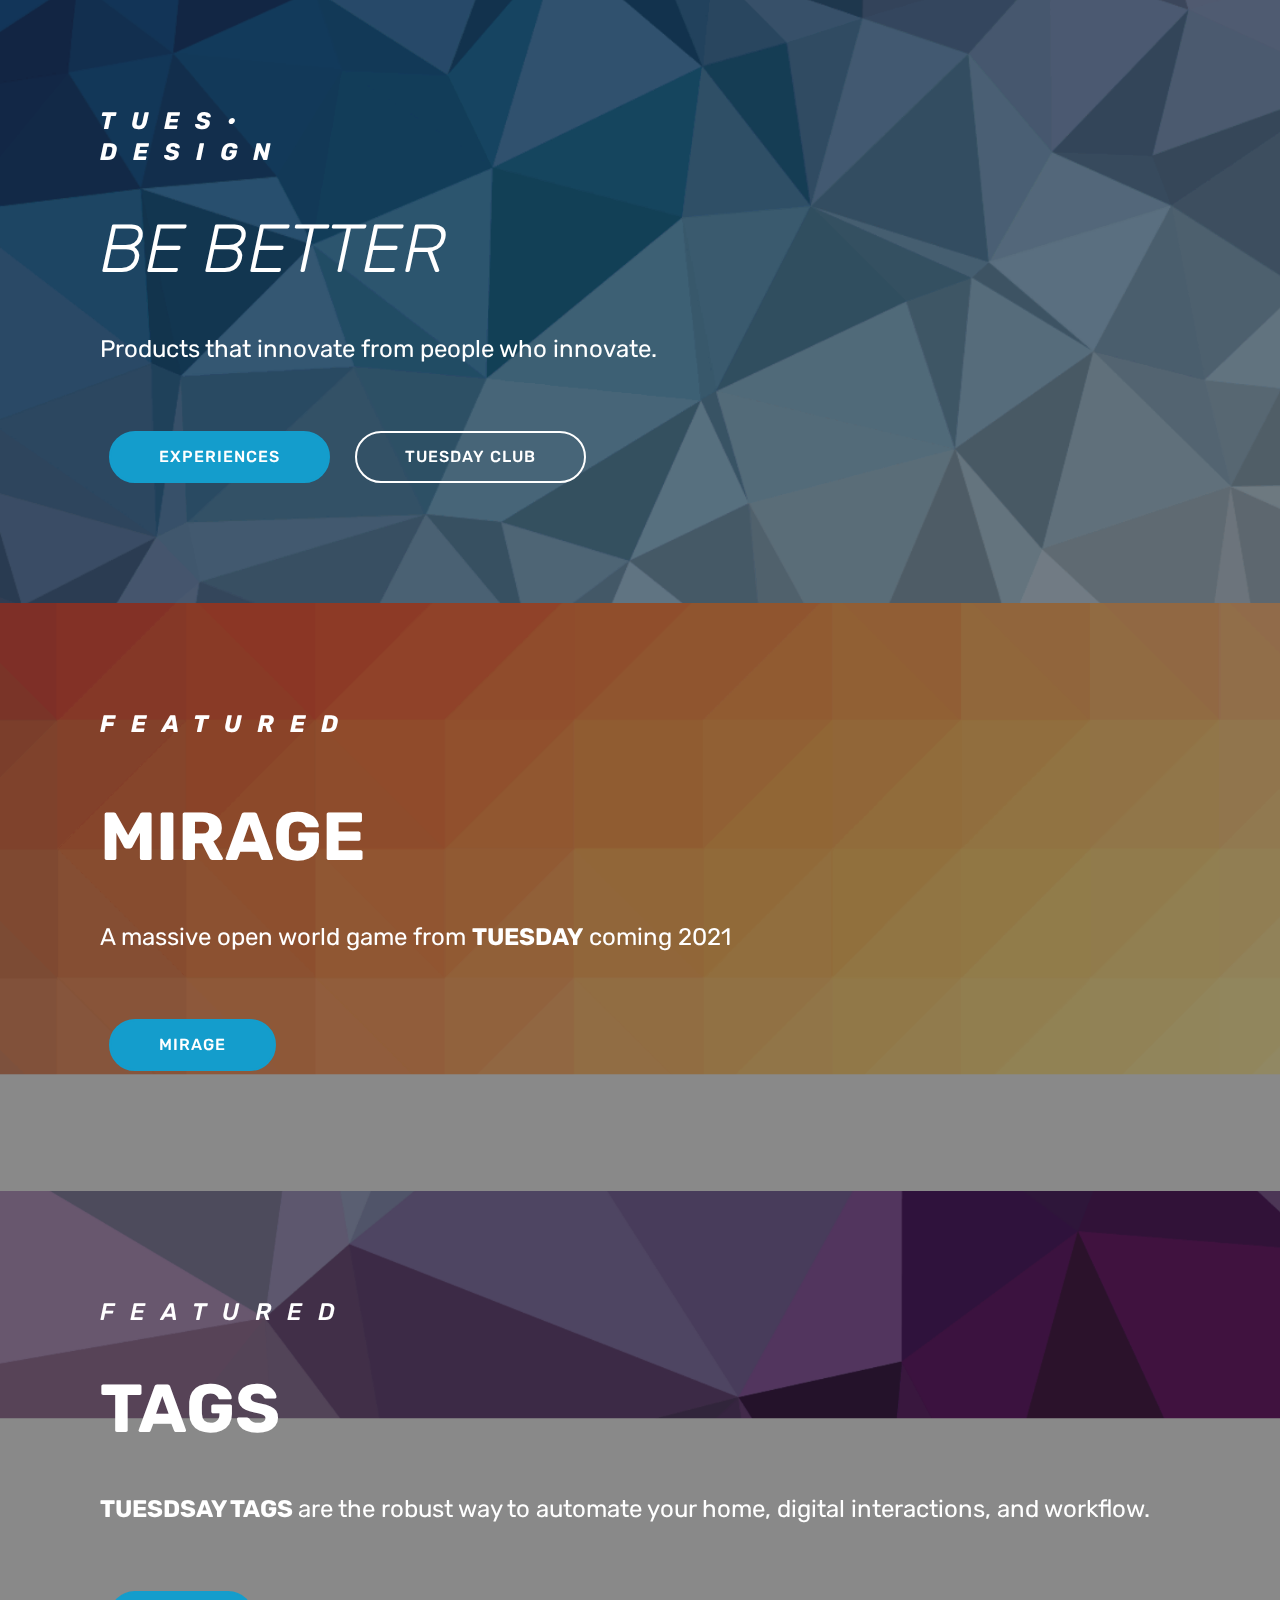
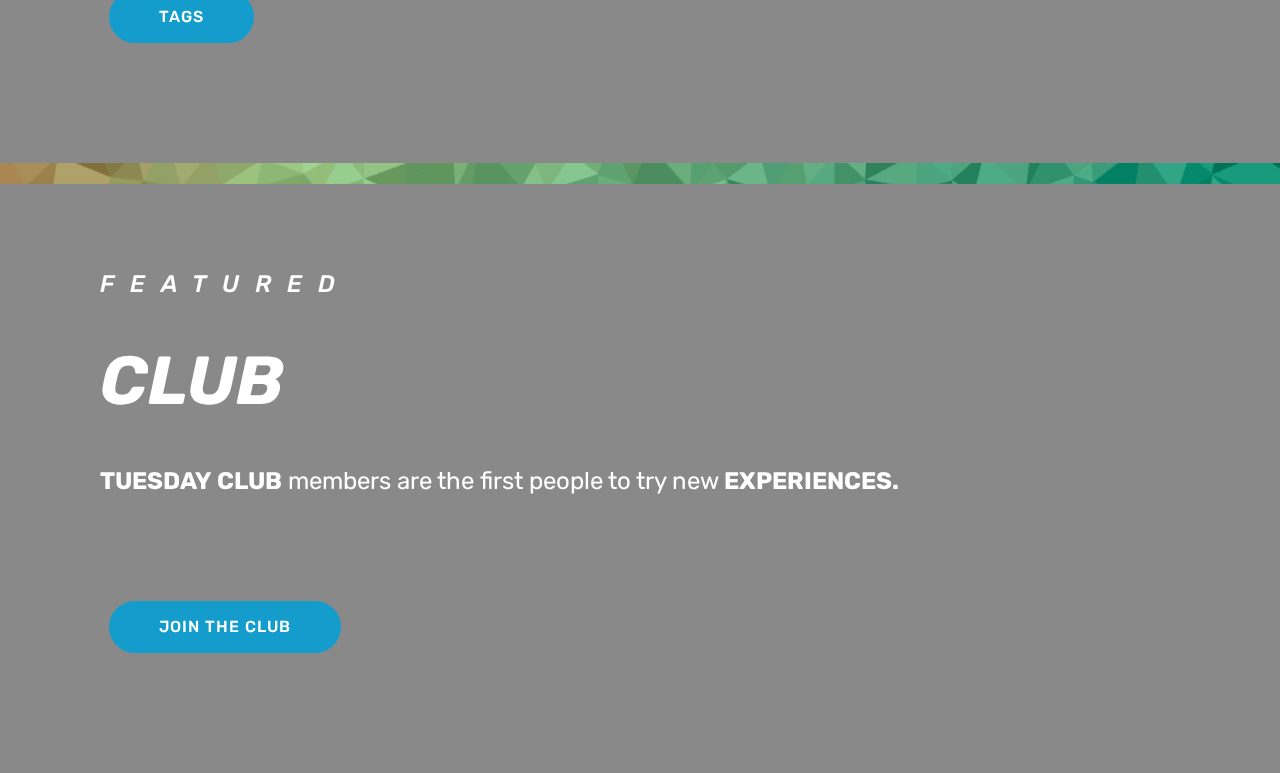
==== commit 9671fc75: "create github pages" ====
--- a/index.html
+++ b/index.html
@@ -22,39 +22,41 @@
   
 </head>
 <body>
-  <section class="header11 cid-rXp6CB2wmp mbr-fullscreen" id="header11-1">
+  <section class="header11 cid-rXp6CB2wmp mbr-parallax-background" id="header11-1">
 
     <!-- Block parameters controls (Blue "Gear" panel) -->
     
     <!-- End block parameters -->
 
-    
+    <div class="mbr-overlay" style="opacity: 0.5; background-color: rgb(35, 35, 35);">
+    </div>
     <div class="container align-left">
         <div class="media-container-column mbr-white col-md-12">
             <h3 class="mbr-section-subtitle py-3 mbr-fonts-style display-5"><strong>
-                TUES.</strong><br><strong>DESIGN</strong></h3>
-            <h1 class="mbr-section-title py-3 mbr-fonts-style display-1">BE BETTER</h1>
-            <p class="mbr-text py-3 mbr-fonts-style display-5"><strong>TUESDAY EXPERIENCES</strong> change the way you experience the world around you.&nbsp;</p>
+                TUES•</strong><br><strong>DESIGN</strong><br></h3>
+            <h1 class="mbr-section-title py-3 mbr-fonts-style display-1"><em>BE BETTER</em></h1>
+            <p class="mbr-text py-3 mbr-fonts-style display-5">Products that innovate from people who innovate.<br></p>
             <div class="mbr-section-btn py-4"><a class="btn btn-md btn-primary display-4" href="index.html#header11-2">EXPERIENCES</a>
-                    <a class="btn btn-md btn-white-outline display-4" href="page1.html">JOIN TUESDAY CLUB</a></div>
+                    <a class="btn btn-md btn-white-outline display-4" href="page1.html">TUESDAY CLUB</a></div>
         </div>
     </div>
 
     
 </section>
 
-<section class="engine"><a href="https://mobirise.info/h">how to create your own web page for free</a></section><section class="header11 cid-rXp82HAnqV" id="header11-2">
+<section class="engine"><a href="https://mobirise.info/k">how to develop free website</a></section><section class="header11 cid-rXp82HAnqV mbr-parallax-background" id="header11-2">
 
     <!-- Block parameters controls (Blue "Gear" panel) -->
     
     <!-- End block parameters -->
 
-    
+    <div class="mbr-overlay" style="opacity: 0.5; background-color: rgb(35, 35, 35);">
+    </div>
     <div class="container align-left">
         <div class="media-container-column mbr-white col-md-12">
             <h3 class="mbr-section-subtitle py-3 mbr-fonts-style display-5"><p><strong>FEATURED</strong></p></h3>
             <h1 class="mbr-section-title py-3 mbr-fonts-style display-1"><strong>MIRAGE</strong></h1>
-            <p class="mbr-text py-3 mbr-fonts-style display-5">A massive open world VR game from <strong>TUESDAY</strong> coming 2021</p>
+            <p class="mbr-text py-3 mbr-fonts-style display-5">A massive open world game from <strong>TUESDAY</strong> coming 2021</p>
             <div class="mbr-section-btn py-4"><a class="btn btn-md btn-primary display-4" href="page2.html">MIRAGE</a></div>
         </div>
     </div>
@@ -62,13 +64,14 @@
     
 </section>
 
-<section class="header11 cid-rXpa6AAe8f" id="header11-3">
+<section class="header11 cid-rXpa6AAe8f mbr-parallax-background" id="header11-3">
 
     <!-- Block parameters controls (Blue "Gear" panel) -->
     
     <!-- End block parameters -->
 
-    
+    <div class="mbr-overlay" style="opacity: 0.5; background-color: rgb(35, 35, 35);">
+    </div>
     <div class="container align-left">
         <div class="media-container-column mbr-white col-md-12">
             <h3 class="mbr-section-subtitle py-3 mbr-fonts-style display-5">
@@ -82,13 +85,14 @@
     
 </section>
 
-<section class="header11 cid-rXpbdoJjGz" id="header11-4">
+<section class="header11 cid-rXpbdoJjGz mbr-parallax-background" id="header11-4">
 
     <!-- Block parameters controls (Blue "Gear" panel) -->
     
     <!-- End block parameters -->
 
-    
+    <div class="mbr-overlay" style="opacity: 0.5; background-color: rgb(35, 35, 35);">
+    </div>
     <div class="container align-left">
         <div class="media-container-column mbr-white col-md-12">
             <h3 class="mbr-section-subtitle py-3 mbr-fonts-style display-5">
@@ -108,8 +112,9 @@
   <script src="assets/tether/tether.min.js"></script>
   <script src="assets/bootstrap/js/bootstrap.min.js"></script>
   <script src="assets/smoothscroll/smooth-scroll.js"></script>
+  <script src="assets/parallax/jarallax.min.js"></script>
   <script src="assets/theme/js/script.js"></script>
   
   
 </body>
-</html>
+</html>--- a/assets/mobirise/css/mbr-additional.css
+++ b/assets/mobirise/css/mbr-additional.css
@@ -1414,16 +1414,28 @@
   box-shadow: none !important;
 }
 .cid-rXp6CB2wmp {
-  background: linear-gradient(45deg, #50c47a, #465052);
+  padding-top: 90px;
+  padding-bottom: 90px;
+  background-image: url("../../../assets/images/screen-shot-2020-06-01-at-2.02.00-pm-1774x1104.png");
 }
 .cid-rXp6CB2wmp .mbr-section-subtitle {
   font-style: italic;
   letter-spacing: 1rem;
 }
+.cid-rXp6CB2wmp H3 {
+  color: #ffffff;
+}
+.cid-rXp6CB2wmp .mbr-section-title {
+  color: #ffffff;
+}
+.cid-rXp6CB2wmp .mbr-text,
+.cid-rXp6CB2wmp .mbr-section-btn {
+  color: #ffffff;
+}
 .cid-rXp82HAnqV {
   padding-top: 90px;
   padding-bottom: 90px;
-  background: linear-gradient(45deg, #8c164b, #c1a006);
+  background-image: url("../../../assets/images/screen-shot-2020-06-01-at-2.08.02-pm-1760x1084.png");
 }
 .cid-rXp82HAnqV .mbr-section-subtitle {
   font-style: italic;
@@ -1432,7 +1444,7 @@
 .cid-rXpa6AAe8f {
   padding-top: 90px;
   padding-bottom: 90px;
-  background: linear-gradient(45deg, #41f1d6, #f2500a);
+  background-image: url("../../../assets/images/screen-shot-2020-06-01-at-2.09.29-pm-1742x1084.png");
 }
 .cid-rXpa6AAe8f .mbr-section-subtitle {
   font-style: italic;
@@ -1441,7 +1453,7 @@
 .cid-rXpbdoJjGz {
   padding-top: 90px;
   padding-bottom: 90px;
-  background: linear-gradient(45deg, #e4d295, #064015);
+  background-image: url("../../../assets/images/screen-shot-2020-06-01-at-2.14.16-pm-1762x1098.png");
 }
 .cid-rXpbdoJjGz .mbr-section-subtitle {
   font-style: italic;
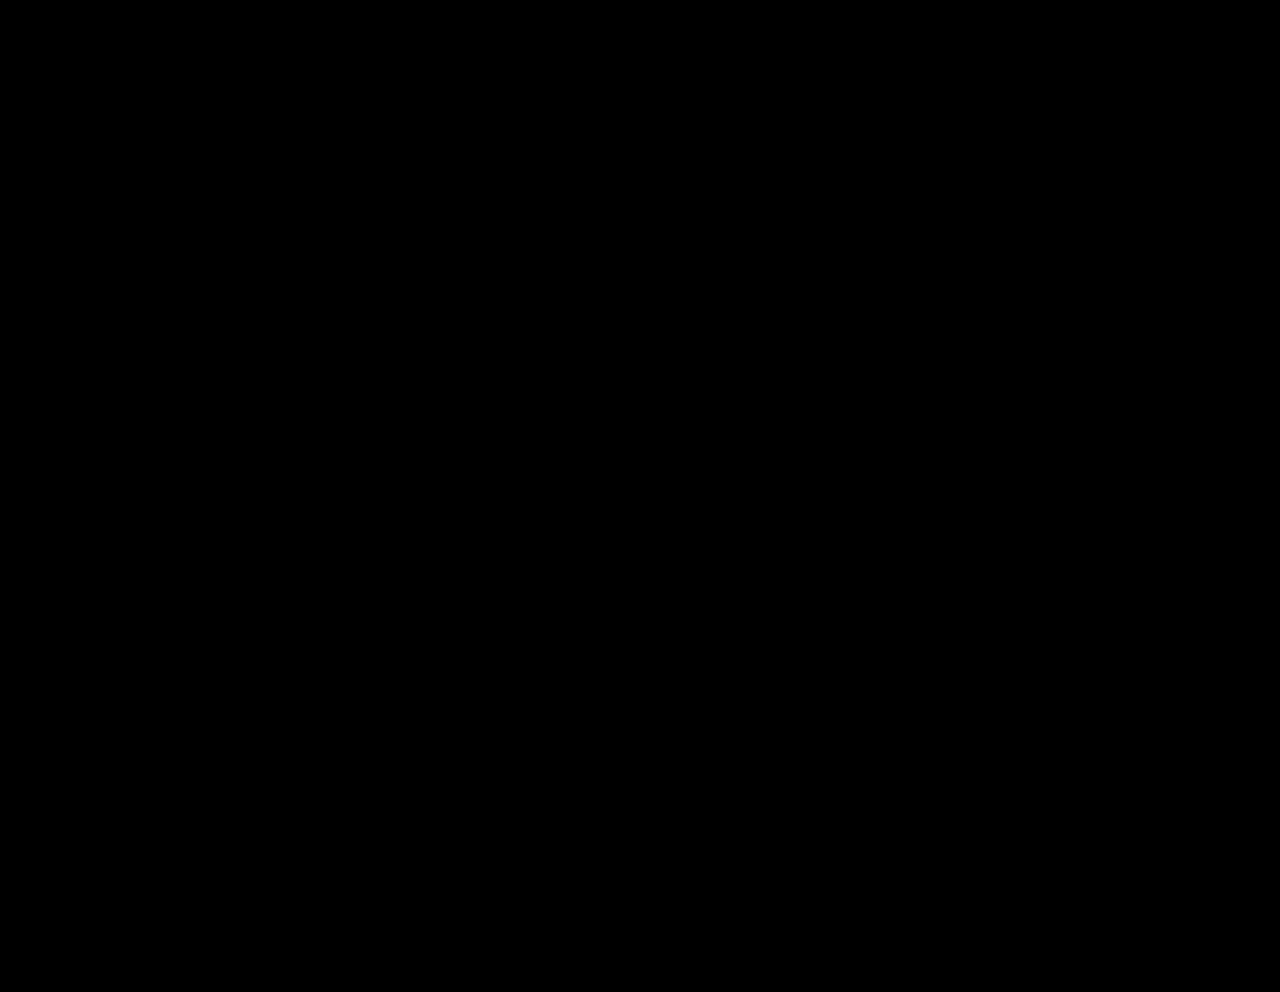
==== commit f047d798: "Add files via upload" ====
--- a/index.html
+++ b/index.html
@@ -1,120 +1,208 @@
-<!DOCTYPE html>
-<html  >
-<head>
-  <!-- Site made with Mobirise Website Builder v4.10.7, https://mobirise.com -->
-  <meta charset="UTF-8">
-  <meta http-equiv="X-UA-Compatible" content="IE=edge">
-  <meta name="generator" content="Mobirise v4.10.7, mobirise.com">
-  <meta name="viewport" content="width=device-width, initial-scale=1, minimum-scale=1">
-  <link rel="shortcut icon" href="assets/images/logo4.png" type="image/x-icon">
-  <meta name="description" content="">
-  
-  <title>Home</title>
-  <link rel="stylesheet" href="assets/web/assets/mobirise-icons/mobirise-icons.css">
-  <link rel="stylesheet" href="assets/tether/tether.min.css">
-  <link rel="stylesheet" href="assets/bootstrap/css/bootstrap.min.css">
-  <link rel="stylesheet" href="assets/bootstrap/css/bootstrap-grid.min.css">
-  <link rel="stylesheet" href="assets/bootstrap/css/bootstrap-reboot.min.css">
-  <link rel="stylesheet" href="assets/theme/css/style.css">
-  <link rel="stylesheet" href="assets/mobirise/css/mbr-additional.css" type="text/css">
-  
-  
-  
-</head>
-<body>
-  <section class="header11 cid-rXp6CB2wmp mbr-parallax-background" id="header11-1">
-
-    <!-- Block parameters controls (Blue "Gear" panel) -->
-    
-    <!-- End block parameters -->
-
-    <div class="mbr-overlay" style="opacity: 0.5; background-color: rgb(35, 35, 35);">
-    </div>
-    <div class="container align-left">
-        <div class="media-container-column mbr-white col-md-12">
-            <h3 class="mbr-section-subtitle py-3 mbr-fonts-style display-5"><strong>
-                TUES•</strong><br><strong>DESIGN</strong><br></h3>
-            <h1 class="mbr-section-title py-3 mbr-fonts-style display-1"><em>BE BETTER</em></h1>
-            <p class="mbr-text py-3 mbr-fonts-style display-5">Products that innovate from people who innovate.<br></p>
-            <div class="mbr-section-btn py-4"><a class="btn btn-md btn-primary display-4" href="index.html#header11-2">EXPERIENCES</a>
-                    <a class="btn btn-md btn-white-outline display-4" href="page1.html">TUESDAY CLUB</a></div>
-        </div>
-    </div>
-
-    
-</section>
-
-<section class="engine"><a href="https://mobirise.info/k">how to develop free website</a></section><section class="header11 cid-rXp82HAnqV mbr-parallax-background" id="header11-2">
-
-    <!-- Block parameters controls (Blue "Gear" panel) -->
-    
-    <!-- End block parameters -->
-
-    <div class="mbr-overlay" style="opacity: 0.5; background-color: rgb(35, 35, 35);">
-    </div>
-    <div class="container align-left">
-        <div class="media-container-column mbr-white col-md-12">
-            <h3 class="mbr-section-subtitle py-3 mbr-fonts-style display-5"><p><strong>FEATURED</strong></p></h3>
-            <h1 class="mbr-section-title py-3 mbr-fonts-style display-1"><strong>MIRAGE</strong></h1>
-            <p class="mbr-text py-3 mbr-fonts-style display-5">A massive open world game from <strong>TUESDAY</strong> coming 2021</p>
-            <div class="mbr-section-btn py-4"><a class="btn btn-md btn-primary display-4" href="page2.html">MIRAGE</a></div>
-        </div>
-    </div>
-
-    
-</section>
-
-<section class="header11 cid-rXpa6AAe8f mbr-parallax-background" id="header11-3">
-
-    <!-- Block parameters controls (Blue "Gear" panel) -->
-    
-    <!-- End block parameters -->
-
-    <div class="mbr-overlay" style="opacity: 0.5; background-color: rgb(35, 35, 35);">
-    </div>
-    <div class="container align-left">
-        <div class="media-container-column mbr-white col-md-12">
-            <h3 class="mbr-section-subtitle py-3 mbr-fonts-style display-5">
-                FEATURED</h3>
-            <h1 class="mbr-section-title py-3 mbr-fonts-style display-1"><strong>TAGS</strong></h1>
-            <p class="mbr-text py-3 mbr-fonts-style display-5"><strong>TUESDSAY TAGS </strong>are the robust way to automate your home, digital interactions, and workflow.</p>
-            <div class="mbr-section-btn py-4"><a class="btn btn-md btn-primary display-4" href="page3.html">TAGS</a></div>
-        </div>
-    </div>
-
-    
-</section>
-
-<section class="header11 cid-rXpbdoJjGz mbr-parallax-background" id="header11-4">
-
-    <!-- Block parameters controls (Blue "Gear" panel) -->
-    
-    <!-- End block parameters -->
-
-    <div class="mbr-overlay" style="opacity: 0.5; background-color: rgb(35, 35, 35);">
-    </div>
-    <div class="container align-left">
-        <div class="media-container-column mbr-white col-md-12">
-            <h3 class="mbr-section-subtitle py-3 mbr-fonts-style display-5">
-                FEATURED</h3>
-            <h1 class="mbr-section-title py-3 mbr-fonts-style display-1"><em><strong>CLUB</strong></em></h1>
-            <p class="mbr-text py-3 mbr-fonts-style display-5"><strong>TUESDAY</strong> <strong>CLUB</strong> members are the first people to try new <strong>EXPERIENCES.</strong><strong><br></strong>&nbsp;</p>
-            <div class="mbr-section-btn py-4"><a class="btn btn-md btn-primary display-4" href="page1.html">JOIN THE CLUB</a></div>
-        </div>
-    </div>
-
-    
-</section>
-
-
-  <script src="assets/web/assets/jquery/jquery.min.js"></script>
-  <script src="assets/popper/popper.min.js"></script>
-  <script src="assets/tether/tether.min.js"></script>
-  <script src="assets/bootstrap/js/bootstrap.min.js"></script>
-  <script src="assets/smoothscroll/smooth-scroll.js"></script>
-  <script src="assets/parallax/jarallax.min.js"></script>
-  <script src="assets/theme/js/script.js"></script>
-  
-  
-</body>
-</html>+<!--
+
+██╗    ██╗  ██╗██╗ ██████╗ ██╗  ██╗██╗  ██╗   ██╗    ██████╗ ███████╗ ██████╗ ██████╗ ███╗   ███╗███╗   ███╗███████╗███╗   ██╗██████╗ 
+██║    ██║  ██║██║██╔════╝ ██║  ██║██║  ╚██╗ ██╔╝    ██╔══██╗██╔════╝██╔════╝██╔═══██╗████╗ ████║████╗ ████║██╔════╝████╗  ██║██╔══██╗
+██║    ███████║██║██║  ███╗███████║██║   ╚████╔╝     ██████╔╝█████╗  ██║     ██║   ██║██╔████╔██║██╔████╔██║█████╗  ██╔██╗ ██║██║  ██║
+██║    ██╔══██║██║██║   ██║██╔══██║██║    ╚██╔╝      ██╔══██╗██╔══╝  ██║     ██║   ██║██║╚██╔╝██║██║╚██╔╝██║██╔══╝  ██║╚██╗██║██║  ██║
+██║    ██║  ██║██║╚██████╔╝██║  ██║███████╗██║       ██║  ██║███████╗╚██████╗╚██████╔╝██║ ╚═╝ ██║██║ ╚═╝ ██║███████╗██║ ╚████║██████╔╝
+╚═╝    ╚═╝  ╚═╝╚═╝ ╚═════╝ ╚═╝  ╚═╝╚══════╝╚═╝       ╚═╝  ╚═╝╚══════╝ ╚═════╝ ╚═════╝ ╚═╝     ╚═╝╚═╝     ╚═╝╚══════╝╚═╝  ╚═══╝╚═════╝ 
+                                                                                                                                      
+    ██╗   ██╗ ██████╗ ██╗   ██╗    ███████╗████████╗ ██████╗ ██████╗     ██████╗ ██╗ ██████╗  ██████╗ ██╗███╗   ██╗ ██████╗           
+    ╚██╗ ██╔╝██╔═══██╗██║   ██║    ██╔════╝╚══██╔══╝██╔═══██╗██╔══██╗    ██╔══██╗██║██╔════╝ ██╔════╝ ██║████╗  ██║██╔════╝           
+     ╚████╔╝ ██║   ██║██║   ██║    ███████╗   ██║   ██║   ██║██████╔╝    ██║  ██║██║██║  ███╗██║  ███╗██║██╔██╗ ██║██║  ███╗          
+      ╚██╔╝  ██║   ██║██║   ██║    ╚════██║   ██║   ██║   ██║██╔═══╝     ██║  ██║██║██║   ██║██║   ██║██║██║╚██╗██║██║   ██║          
+       ██║   ╚██████╔╝╚██████╔╝    ███████║   ██║   ╚██████╔╝██║         ██████╔╝██║╚██████╔╝╚██████╔╝██║██║ ╚████║╚██████╔╝          
+       ╚═╝    ╚═════╝  ╚═════╝     ╚══════╝   ╚═╝    ╚═════╝ ╚═╝         ╚═════╝ ╚═╝ ╚═════╝  ╚═════╝ ╚═╝╚═╝  ╚═══╝ ╚═════╝     
+
+
+             
+   ▄▄▄▄▄   ████▄ █▀▄▀█ ▄███▄          ▄▄▄▄▀ ▄  █ ▄█    ▄     ▄▀    ▄▄▄▄▄         ▄▀  ████▄ 
+  █     ▀▄ █   █ █ █ █ █▀   ▀      ▀▀▀ █   █   █ ██     █  ▄▀     █     ▀▄     ▄▀    █   █ 
+▄  ▀▀▀▀▄   █   █ █ ▄ █ ██▄▄            █   ██▀▀█ ██ ██   █ █ ▀▄ ▄  ▀▀▀▀▄       █ ▀▄  █   █ 
+ ▀▄▄▄▄▀    ▀████ █   █ █▄   ▄▀        █    █   █ ▐█ █ █  █ █   █ ▀▄▄▄▄▀        █   █ ▀████ 
+                    █  ▀███▀         ▀        █   ▐ █  █ █  ███                 ███        
+                   ▀                         ▀      █   ██                                 
+                                                                                           
+    █▀▄▀█ ▄█    ▄▄▄▄▄    ▄▄▄▄▄   ▄█    ▄     ▄▀      ▄████  ████▄ █▄▄▄▄     ██             
+    █ █ █ ██   █     ▀▄ █     ▀▄ ██     █  ▄▀        █▀   ▀ █   █ █  ▄▀     █ █            
+    █ ▄ █ ██ ▄  ▀▀▀▀▄ ▄  ▀▀▀▀▄   ██ ██   █ █ ▀▄      █▀▀    █   █ █▀▀▌      █▄▄█           
+    █   █ ▐█  ▀▄▄▄▄▀   ▀▄▄▄▄▀    ▐█ █ █  █ █   █     █      ▀████ █  █      █  █           
+       █   ▐                      ▐ █  █ █  ███       █             █          █           
+      ▀                             █   ██             ▀           ▀          █            
+                                                                             ▀             
+█▄▄▄▄ ▄███▄   ██      ▄▄▄▄▄   ████▄    ▄                                                   
+█  ▄▀ █▀   ▀  █ █    █     ▀▄ █   █     █                                                  
+█▀▀▌  ██▄▄    █▄▄█ ▄  ▀▀▀▀▄   █   █ ██   █                                                 
+█  █  █▄   ▄▀ █  █  ▀▄▄▄▄▀    ▀████ █ █  █                                                 
+  █   ▀███▀      █                  █  █ █ ██                                              
+ ▀              █                   █   ██                                                 
+               ▀                                                                                                                                                                                                                                                                                                                 
+--> 
+<html> 
+<head> 
+<title>Tuesday Design</title> 
+<script type="text/javascript" src="https://ajax.googleapis.com/ajax/libs/jquery/1.4.2/jquery.min.js"></script> 
+<style type="text/css"> 
+	body {
+		background-color: #000
+	}
+	#console {
+		font-family: courier, monospace;
+		color: #fff;
+		width:750px;
+		margin-left:auto;
+		margin-right:auto;
+		margin-top:100px;
+		font-size:14px; LINE-HEIGHT:20px;
+	}
+	a {
+		color: #0bc;
+		text-decoration: none;
+	}
+	#a {
+		color: #0f0;
+	}
+	#c {
+		color: #0bc;
+	}
+	#b {
+		color: #ff0096;
+	}
+</style> 
+</head> 
+<body> 
+<script type="text/javascript"> 
+	var Typer={
+	text: null,
+	accessCountimer:null,
+	index:0, // current cursor position
+	speed:0.25, // speed of the Typer
+	file:"", //file, must be setted
+	accessCount:1, //times alt is pressed for Access Granted
+	deniedCount:1, //times caps is pressed for Access Denied
+	init: function(){// inizialize Hacker Typer
+		accessCountimer=setInterval(function(){Typer.updLstChr();},500); // inizialize timer for blinking cursor
+		$.get(Typer.file,function(data){// get the text file
+			Typer.text=data;// save the textfile in Typer.text
+			Typer.text = Typer.text.slice(0, Typer.text.length-1);
+		});
+	},
+ 
+	content:function(){
+		return $("#console").html();// get console content
+	},
+ 
+	write:function(str){// append to console content
+		$("#console").append(str);
+		return false;
+	},
+ 
+	makeAccess:function(){//create Access Granted popUp      FIXME: popup is on top of the page and doesn't show is the page is scrolled
+		Typer.hidepop(); // hide all popups
+		Typer.accessCount=0; //reset count
+		var ddiv=$("<div id='gran'>").html(""); // create new blank div and id "gran"
+		ddiv.addClass("accessGranted"); // add class to the div
+		ddiv.html("<h1>ACCESS GRANTED</h1>"); // set content of div
+		$(document.body).prepend(ddiv); // prepend div to body
+		return false;
+	},
+	makeDenied:function(){//create Access Denied popUp      FIXME: popup is on top of the page and doesn't show is the page is scrolled
+		Typer.hidepop(); // hide all popups
+		Typer.deniedCount=0; //reset count
+		var ddiv=$("<div id='deni'>").html(""); // create new blank div and id "deni"
+		ddiv.addClass("accessDenied");// add class to the div
+		ddiv.html("<h1>ACCESS DENIED</h1>");// set content of div
+		$(document.body).prepend(ddiv);// prepend div to body
+		return false;
+	},
+ 
+	hidepop:function(){// remove all existing popups
+		$("#deni").remove();
+		$("#gran").remove();
+	},
+ 
+	addText:function(key){//Main function to add the code
+		if(key.keyCode==18){// key 18 = alt key
+			Typer.accessCount++; //increase counter 
+			if(Typer.accessCount>=3){// if it's presed 3 times
+				Typer.makeAccess(); // make access popup
+			}
+		}else if(key.keyCode==20){// key 20 = caps lock
+			Typer.deniedCount++; // increase counter
+			if(Typer.deniedCount>=3){ // if it's pressed 3 times
+				Typer.makeDenied(); // make denied popup
+			}
+		}else if(key.keyCode==27){ // key 27 = esc key
+			Typer.hidepop(); // hide all popups
+		}else if(Typer.text){ // otherway if text is loaded
+			var cont=Typer.content(); // get the console content
+			if(cont.substring(cont.length-1,cont.length)=="|") // if the last char is the blinking cursor
+				$("#console").html($("#console").html().substring(0,cont.length-1)); // remove it before adding the text
+			if(key.keyCode!=8){ // if key is not backspace
+				Typer.index+=Typer.speed;	// add to the index the speed
+			}else{
+				if(Typer.index>0) // else if index is not less than 0 
+					Typer.index-=Typer.speed;//	remove speed for deleting text
+			}
+			var text=Typer.text.substring(0,Typer.index)// parse the text for stripping html enities
+			var rtn= new RegExp("\n", "g"); // newline regex
+	
+			$("#console").html(text.replace(rtn,"<br/>"));// replace newline chars with br, tabs with 4 space and blanks with an html blank
+			window.scrollBy(0,50); // scroll to make sure bottom is always visible
+		}
+		if ( key.preventDefault && key.keyCode != 122 ) { // prevent F11(fullscreen) from being blocked
+			key.preventDefault()
+		};  
+		if(key.keyCode != 122){ // otherway prevent keys default behavior
+			key.returnValue = false;
+		}
+	},
+ 
+	updLstChr:function(){ // blinking cursor
+		var cont=this.content(); // get console 
+		if(cont.substring(cont.length-1,cont.length)=="|") // if last char is the cursor
+			$("#console").html($("#console").html().substring(0,cont.length-1)); // remove it
+		else
+			this.write("|"); // else write it
+	}
+}
+ 
+function replaceUrls(text) {
+	var http = text.indexOf("http://");
+	var space = text.indexOf(".me ", http);
+	if (space != -1) { 
+		var url = text.slice(http, space-1);
+		return text.replace(url, "<a href=\""  + url + "\">" + url + "</a>");
+	} else {
+	return text
+}
+}
+Typer.speed=3;
+Typer.file="tuesday.txt";
+Typer.init();
+ 
+var timer = setInterval("t();", 30);
+function t() {
+	Typer.addText({"keyCode": 123748});
+	if (Typer.index > Typer.text.length) {
+		clearInterval(timer);
+	}
+}
+ 
+</script> 
+<div id="console"></div> 
+<script type="text/javascript">
+
+  var _gaq = _gaq || [];
+  _gaq.push(['_setAccount', 'UA-610661-7']);
+  _gaq.push(['_trackPageview']);
+
+  (function() {
+    var ga = document.createElement('script'); ga.type = 'text/javascript'; ga.async = true;
+    ga.src = ('https:' == document.location.protocol ? 'https://ssl' : 'http://www') + '.google-analytics.com/ga.js';
+    var s = document.getElementsByTagName('script')[0]; s.parentNode.insertBefore(ga, s);
+  })();
+
+</script>
+</body> 
+</html> 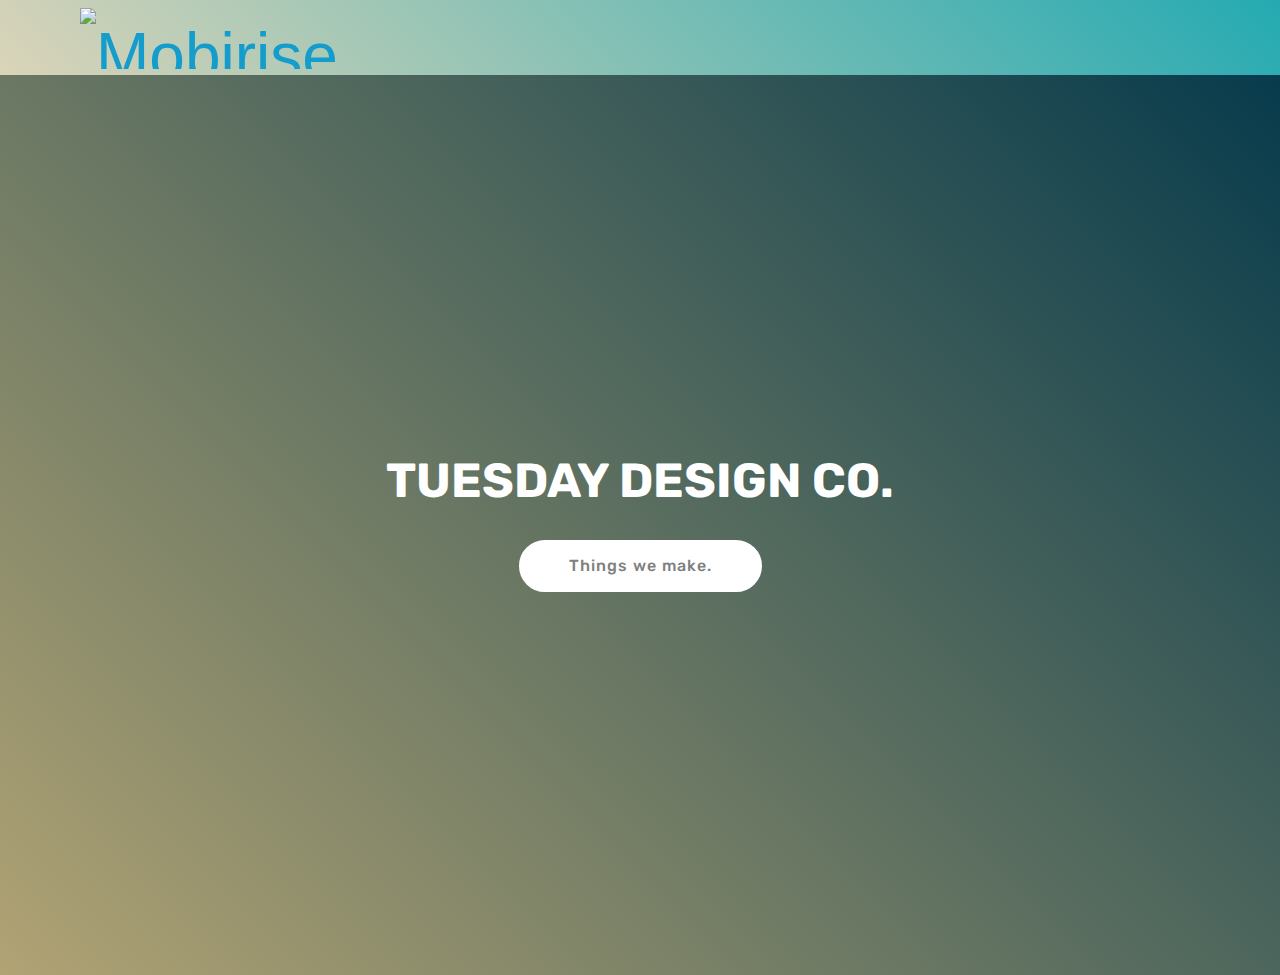
==== commit 28ee143d: "Rename page4.html to index.html" ====
--- a/index.html
+++ b/index.html
@@ -1,208 +1,106 @@
-<!--
+<!DOCTYPE html>
+<html  >
+<head>
+  <!-- Site made with Mobirise Website Builder v4.10.7, https://mobirise.com -->
+  <meta charset="UTF-8">
+  <meta http-equiv="X-UA-Compatible" content="IE=edge">
+  <meta name="generator" content="Mobirise v4.10.7, mobirise.com">
+  <meta name="viewport" content="width=device-width, initial-scale=1, minimum-scale=1">
+  <link rel="shortcut icon" href="assets/images/logo4.png" type="image/x-icon">
+  <meta name="description" content="">
+  
+  <title>Home</title>
+  <link rel="stylesheet" href="assets/web/assets/mobirise-icons/mobirise-icons.css">
+  <link rel="stylesheet" href="assets/tether/tether.min.css">
+  <link rel="stylesheet" href="assets/bootstrap/css/bootstrap.min.css">
+  <link rel="stylesheet" href="assets/bootstrap/css/bootstrap-grid.min.css">
+  <link rel="stylesheet" href="assets/bootstrap/css/bootstrap-reboot.min.css">
+  <link rel="stylesheet" href="assets/dropdown/css/style.css">
+  <link rel="stylesheet" href="assets/theme/css/style.css">
+  <link rel="stylesheet" href="assets/mobirise/css/mbr-additional.css" type="text/css">
+  
+  
+  
+</head>
+<body>
+  <section class="menu cid-saYHmcCSmZ" once="menu" id="menu2-l">
 
-██╗    ██╗  ██╗██╗ ██████╗ ██╗  ██╗██╗  ██╗   ██╗    ██████╗ ███████╗ ██████╗ ██████╗ ███╗   ███╗███╗   ███╗███████╗███╗   ██╗██████╗ 
-██║    ██║  ██║██║██╔════╝ ██║  ██║██║  ╚██╗ ██╔╝    ██╔══██╗██╔════╝██╔════╝██╔═══██╗████╗ ████║████╗ ████║██╔════╝████╗  ██║██╔══██╗
-██║    ███████║██║██║  ███╗███████║██║   ╚████╔╝     ██████╔╝█████╗  ██║     ██║   ██║██╔████╔██║██╔████╔██║█████╗  ██╔██╗ ██║██║  ██║
-██║    ██╔══██║██║██║   ██║██╔══██║██║    ╚██╔╝      ██╔══██╗██╔══╝  ██║     ██║   ██║██║╚██╔╝██║██║╚██╔╝██║██╔══╝  ██║╚██╗██║██║  ██║
-██║    ██║  ██║██║╚██████╔╝██║  ██║███████╗██║       ██║  ██║███████╗╚██████╗╚██████╔╝██║ ╚═╝ ██║██║ ╚═╝ ██║███████╗██║ ╚████║██████╔╝
-╚═╝    ╚═╝  ╚═╝╚═╝ ╚═════╝ ╚═╝  ╚═╝╚══════╝╚═╝       ╚═╝  ╚═╝╚══════╝ ╚═════╝ ╚═════╝ ╚═╝     ╚═╝╚═╝     ╚═╝╚══════╝╚═╝  ╚═══╝╚═════╝ 
-                                                                                                                                      
-    ██╗   ██╗ ██████╗ ██╗   ██╗    ███████╗████████╗ ██████╗ ██████╗     ██████╗ ██╗ ██████╗  ██████╗ ██╗███╗   ██╗ ██████╗           
-    ╚██╗ ██╔╝██╔═══██╗██║   ██║    ██╔════╝╚══██╔══╝██╔═══██╗██╔══██╗    ██╔══██╗██║██╔════╝ ██╔════╝ ██║████╗  ██║██╔════╝           
-     ╚████╔╝ ██║   ██║██║   ██║    ███████╗   ██║   ██║   ██║██████╔╝    ██║  ██║██║██║  ███╗██║  ███╗██║██╔██╗ ██║██║  ███╗          
-      ╚██╔╝  ██║   ██║██║   ██║    ╚════██║   ██║   ██║   ██║██╔═══╝     ██║  ██║██║██║   ██║██║   ██║██║██║╚██╗██║██║   ██║          
-       ██║   ╚██████╔╝╚██████╔╝    ███████║   ██║   ╚██████╔╝██║         ██████╔╝██║╚██████╔╝╚██████╔╝██║██║ ╚████║╚██████╔╝          
-       ╚═╝    ╚═════╝  ╚═════╝     ╚══════╝   ╚═╝    ╚═════╝ ╚═╝         ╚═════╝ ╚═╝ ╚═════╝  ╚═════╝ ╚═╝╚═╝  ╚═══╝ ╚═════╝     
+    
+
+    <nav class="navbar navbar-expand beta-menu navbar-dropdown align-items-center navbar-toggleable-sm bg-color transparent">
+        <button class="navbar-toggler navbar-toggler-right" type="button" data-toggle="collapse" data-target="#navbarSupportedContent" aria-controls="navbarSupportedContent" aria-expanded="false" aria-label="Toggle navigation">
+            <div class="hamburger">
+                <span></span>
+                <span></span>
+                <span></span>
+                <span></span>
+            </div>
+        </button>
+        <div class="menu-logo">
+            <div class="navbar-brand">
+                <span class="navbar-logo">
+                    <a href="https://mobirise.co">
+                        <img src="assets/images/tues39-436x122.png" alt="Mobirise" title="" style="height: 3.8rem;">
+                    </a>
+                </span>
+                
+            </div>
+        </div>
+        <div class="collapse navbar-collapse" id="navbarSupportedContent">
+            
+            
+        </div>
+    </nav>
+</section>
+
+<section class="engine"><a href="https://mobirise.info/q">free responsive site templates</a></section><section class="mbr-section info2 cid-saYIJM3JZ0" id="info2-n">
+
+    
+
+    
+
+    <div class="container">
+        <div class="row main justify-content-center">
+            <div class="media-container-column col-12 col-lg-3 col-md-4">
+                
+            </div>
+            <div class="media-container-column title col-12 col-lg-7 col-md-6">
+                
+                
+            </div>
+        </div>
+    </div>
+</section>
+
+<section class="header5 cid-saYK00TFn3 mbr-fullscreen" id="header5-s">
+
+    
+
+    
+    <div class="container">
+        <div class="row justify-content-center">
+            <div class="mbr-white col-md-10">
+                <h1 class="mbr-section-title align-center pb-3 mbr-fonts-style display-2"><strong>TUESDAY DESIGN CO.</strong></h1>
+                
+                <div class="mbr-section-btn align-center"><a class="btn btn-md btn-white display-4" href="https://mobirise.co">Things we make.</a></div>
+            </div>
+        </div>
+    </div>
+
+    
+</section>
 
 
-             
-   ▄▄▄▄▄   ████▄ █▀▄▀█ ▄███▄          ▄▄▄▄▀ ▄  █ ▄█    ▄     ▄▀    ▄▄▄▄▄         ▄▀  ████▄ 
-  █     ▀▄ █   █ █ █ █ █▀   ▀      ▀▀▀ █   █   █ ██     █  ▄▀     █     ▀▄     ▄▀    █   █ 
-▄  ▀▀▀▀▄   █   █ █ ▄ █ ██▄▄            █   ██▀▀█ ██ ██   █ █ ▀▄ ▄  ▀▀▀▀▄       █ ▀▄  █   █ 
- ▀▄▄▄▄▀    ▀████ █   █ █▄   ▄▀        █    █   █ ▐█ █ █  █ █   █ ▀▄▄▄▄▀        █   █ ▀████ 
-                    █  ▀███▀         ▀        █   ▐ █  █ █  ███                 ███        
-                   ▀                         ▀      █   ██                                 
-                                                                                           
-    █▀▄▀█ ▄█    ▄▄▄▄▄    ▄▄▄▄▄   ▄█    ▄     ▄▀      ▄████  ████▄ █▄▄▄▄     ██             
-    █ █ █ ██   █     ▀▄ █     ▀▄ ██     █  ▄▀        █▀   ▀ █   █ █  ▄▀     █ █            
-    █ ▄ █ ██ ▄  ▀▀▀▀▄ ▄  ▀▀▀▀▄   ██ ██   █ █ ▀▄      █▀▀    █   █ █▀▀▌      █▄▄█           
-    █   █ ▐█  ▀▄▄▄▄▀   ▀▄▄▄▄▀    ▐█ █ █  █ █   █     █      ▀████ █  █      █  █           
-       █   ▐                      ▐ █  █ █  ███       █             █          █           
-      ▀                             █   ██             ▀           ▀          █            
-                                                                             ▀             
-█▄▄▄▄ ▄███▄   ██      ▄▄▄▄▄   ████▄    ▄                                                   
-█  ▄▀ █▀   ▀  █ █    █     ▀▄ █   █     █                                                  
-█▀▀▌  ██▄▄    █▄▄█ ▄  ▀▀▀▀▄   █   █ ██   █                                                 
-█  █  █▄   ▄▀ █  █  ▀▄▄▄▄▀    ▀████ █ █  █                                                 
-  █   ▀███▀      █                  █  █ █ ██                                              
- ▀              █                   █   ██                                                 
-               ▀                                                                                                                                                                                                                                                                                                                 
---> 
-<html> 
-<head> 
-<title>Tuesday Design</title> 
-<script type="text/javascript" src="https://ajax.googleapis.com/ajax/libs/jquery/1.4.2/jquery.min.js"></script> 
-<style type="text/css"> 
-	body {
-		background-color: #000
-	}
-	#console {
-		font-family: courier, monospace;
-		color: #fff;
-		width:750px;
-		margin-left:auto;
-		margin-right:auto;
-		margin-top:100px;
-		font-size:14px; LINE-HEIGHT:20px;
-	}
-	a {
-		color: #0bc;
-		text-decoration: none;
-	}
-	#a {
-		color: #0f0;
-	}
-	#c {
-		color: #0bc;
-	}
-	#b {
-		color: #ff0096;
-	}
-</style> 
-</head> 
-<body> 
-<script type="text/javascript"> 
-	var Typer={
-	text: null,
-	accessCountimer:null,
-	index:0, // current cursor position
-	speed:0.25, // speed of the Typer
-	file:"", //file, must be setted
-	accessCount:1, //times alt is pressed for Access Granted
-	deniedCount:1, //times caps is pressed for Access Denied
-	init: function(){// inizialize Hacker Typer
-		accessCountimer=setInterval(function(){Typer.updLstChr();},500); // inizialize timer for blinking cursor
-		$.get(Typer.file,function(data){// get the text file
-			Typer.text=data;// save the textfile in Typer.text
-			Typer.text = Typer.text.slice(0, Typer.text.length-1);
-		});
-	},
- 
-	content:function(){
-		return $("#console").html();// get console content
-	},
- 
-	write:function(str){// append to console content
-		$("#console").append(str);
-		return false;
-	},
- 
-	makeAccess:function(){//create Access Granted popUp      FIXME: popup is on top of the page and doesn't show is the page is scrolled
-		Typer.hidepop(); // hide all popups
-		Typer.accessCount=0; //reset count
-		var ddiv=$("<div id='gran'>").html(""); // create new blank div and id "gran"
-		ddiv.addClass("accessGranted"); // add class to the div
-		ddiv.html("<h1>ACCESS GRANTED</h1>"); // set content of div
-		$(document.body).prepend(ddiv); // prepend div to body
-		return false;
-	},
-	makeDenied:function(){//create Access Denied popUp      FIXME: popup is on top of the page and doesn't show is the page is scrolled
-		Typer.hidepop(); // hide all popups
-		Typer.deniedCount=0; //reset count
-		var ddiv=$("<div id='deni'>").html(""); // create new blank div and id "deni"
-		ddiv.addClass("accessDenied");// add class to the div
-		ddiv.html("<h1>ACCESS DENIED</h1>");// set content of div
-		$(document.body).prepend(ddiv);// prepend div to body
-		return false;
-	},
- 
-	hidepop:function(){// remove all existing popups
-		$("#deni").remove();
-		$("#gran").remove();
-	},
- 
-	addText:function(key){//Main function to add the code
-		if(key.keyCode==18){// key 18 = alt key
-			Typer.accessCount++; //increase counter 
-			if(Typer.accessCount>=3){// if it's presed 3 times
-				Typer.makeAccess(); // make access popup
-			}
-		}else if(key.keyCode==20){// key 20 = caps lock
-			Typer.deniedCount++; // increase counter
-			if(Typer.deniedCount>=3){ // if it's pressed 3 times
-				Typer.makeDenied(); // make denied popup
-			}
-		}else if(key.keyCode==27){ // key 27 = esc key
-			Typer.hidepop(); // hide all popups
-		}else if(Typer.text){ // otherway if text is loaded
-			var cont=Typer.content(); // get the console content
-			if(cont.substring(cont.length-1,cont.length)=="|") // if the last char is the blinking cursor
-				$("#console").html($("#console").html().substring(0,cont.length-1)); // remove it before adding the text
-			if(key.keyCode!=8){ // if key is not backspace
-				Typer.index+=Typer.speed;	// add to the index the speed
-			}else{
-				if(Typer.index>0) // else if index is not less than 0 
-					Typer.index-=Typer.speed;//	remove speed for deleting text
-			}
-			var text=Typer.text.substring(0,Typer.index)// parse the text for stripping html enities
-			var rtn= new RegExp("\n", "g"); // newline regex
-	
-			$("#console").html(text.replace(rtn,"<br/>"));// replace newline chars with br, tabs with 4 space and blanks with an html blank
-			window.scrollBy(0,50); // scroll to make sure bottom is always visible
-		}
-		if ( key.preventDefault && key.keyCode != 122 ) { // prevent F11(fullscreen) from being blocked
-			key.preventDefault()
-		};  
-		if(key.keyCode != 122){ // otherway prevent keys default behavior
-			key.returnValue = false;
-		}
-	},
- 
-	updLstChr:function(){ // blinking cursor
-		var cont=this.content(); // get console 
-		if(cont.substring(cont.length-1,cont.length)=="|") // if last char is the cursor
-			$("#console").html($("#console").html().substring(0,cont.length-1)); // remove it
-		else
-			this.write("|"); // else write it
-	}
-}
- 
-function replaceUrls(text) {
-	var http = text.indexOf("http://");
-	var space = text.indexOf(".me ", http);
-	if (space != -1) { 
-		var url = text.slice(http, space-1);
-		return text.replace(url, "<a href=\""  + url + "\">" + url + "</a>");
-	} else {
-	return text
-}
-}
-Typer.speed=3;
-Typer.file="tuesday.txt";
-Typer.init();
- 
-var timer = setInterval("t();", 30);
-function t() {
-	Typer.addText({"keyCode": 123748});
-	if (Typer.index > Typer.text.length) {
-		clearInterval(timer);
-	}
-}
- 
-</script> 
-<div id="console"></div> 
-<script type="text/javascript">
-
-  var _gaq = _gaq || [];
-  _gaq.push(['_setAccount', 'UA-610661-7']);
-  _gaq.push(['_trackPageview']);
-
-  (function() {
-    var ga = document.createElement('script'); ga.type = 'text/javascript'; ga.async = true;
-    ga.src = ('https:' == document.location.protocol ? 'https://ssl' : 'http://www') + '.google-analytics.com/ga.js';
-    var s = document.getElementsByTagName('script')[0]; s.parentNode.insertBefore(ga, s);
-  })();
-
-</script>
-</body> 
-</html> +  <script src="assets/web/assets/jquery/jquery.min.js"></script>
+  <script src="assets/popper/popper.min.js"></script>
+  <script src="assets/tether/tether.min.js"></script>
+  <script src="assets/bootstrap/js/bootstrap.min.js"></script>
+  <script src="assets/smoothscroll/smooth-scroll.js"></script>
+  <script src="assets/dropdown/js/nav-dropdown.js"></script>
+  <script src="assets/dropdown/js/navbar-dropdown.js"></script>
+  <script src="assets/touchswipe/jquery.touch-swipe.min.js"></script>
+  <script src="assets/theme/js/script.js"></script>
+  
+  
+</body>
+</html>
--- a/assets/web/assets/mobirise-icons/mobirise-icons.css
+++ b/assets/web/assets/mobirise-icons/mobirise-icons.css
@@ -0,0 +1,476 @@
+@font-face {
+  font-family: 'MobiriseIcons';
+  src:  url('mobirise-icons.eot?spat4u');
+  src:  url('mobirise-icons.eot?spat4u#iefix') format('embedded-opentype'),
+    url('mobirise-icons.ttf?spat4u') format('truetype'),
+    url('mobirise-icons.woff?spat4u') format('woff'),
+    url('mobirise-icons.svg?spat4u#MobiriseIcons') format('svg');
+  font-weight: normal;
+  font-style: normal;
+}
+
+[class^="mbri-"], [class*=" mbri-"] {
+  /* use !important to prevent issues with browser extensions that change fonts */
+  font-family: MobiriseIcons !important;
+  speak: none;
+  font-style: normal;
+  font-weight: normal;
+  font-variant: normal;
+  text-transform: none;
+  line-height: 1;
+
+  /* Better Font Rendering =========== */
+  -webkit-font-smoothing: antialiased;
+  -moz-osx-font-smoothing: grayscale;
+}
+
+.mbri-add-submenu:before {
+  content: "\e900";
+}
+.mbri-alert:before {
+  content: "\e901";
+}
+.mbri-align-center:before {
+  content: "\e902";
+}
+.mbri-align-justify:before {
+  content: "\e903";
+}
+.mbri-align-left:before {
+  content: "\e904";
+}
+.mbri-align-right:before {
+  content: "\e905";
+}
+.mbri-android:before {
+  content: "\e906";
+}
+.mbri-apple:before {
+  content: "\e907";
+}
+.mbri-arrow-down:before {
+  content: "\e908";
+}
+.mbri-arrow-next:before {
+  content: "\e909";
+}
+.mbri-arrow-prev:before {
+  content: "\e90a";
+}
+.mbri-arrow-up:before {
+  content: "\e90b";
+}
+.mbri-bold:before {
+  content: "\e90c";
+}
+.mbri-bookmark:before {
+  content: "\e90d";
+}
+.mbri-bootstrap:before {
+  content: "\e90e";
+}
+.mbri-briefcase:before {
+  content: "\e90f";
+}
+.mbri-browse:before {
+  content: "\e910";
+}
+.mbri-bulleted-list:before {
+  content: "\e911";
+}
+.mbri-calendar:before {
+  content: "\e912";
+}
+.mbri-camera:before {
+  content: "\e913";
+}
+.mbri-cart-add:before {
+  content: "\e914";
+}
+.mbri-cart-full:before {
+  content: "\e915";
+}
+.mbri-cash:before {
+  content: "\e916";
+}
+.mbri-change-style:before {
+  content: "\e917";
+}
+.mbri-chat:before {
+  content: "\e918";
+}
+.mbri-clock:before {
+  content: "\e919";
+}
+.mbri-close:before {
+  content: "\e91a";
+}
+.mbri-cloud:before {
+  content: "\e91b";
+}
+.mbri-code:before {
+  content: "\e91c";
+}
+.mbri-contact-form:before {
+  content: "\e91d";
+}
+.mbri-credit-card:before {
+  content: "\e91e";
+}
+.mbri-cursor-click:before {
+  content: "\e91f";
+}
+.mbri-cust-feedback:before {
+  content: "\e920";
+}
+.mbri-database:before {
+  content: "\e921";
+}
+.mbri-delivery:before {
+  content: "\e922";
+}
+.mbri-desktop:before {
+  content: "\e923";
+}
+.mbri-devices:before {
+  content: "\e924";
+}
+.mbri-down:before {
+  content: "\e925";
+}
+.mbri-download:before {
+  content: "\e989";
+}
+.mbri-drag-n-drop:before {
+  content: "\e927";
+}
+.mbri-drag-n-drop2:before {
+  content: "\e928";
+}
+.mbri-edit:before {
+  content: "\e929";
+}
+.mbri-edit2:before {
+  content: "\e92a";
+}
+.mbri-error:before {
+  content: "\e92b";
+}
+.mbri-extension:before {
+  content: "\e92c";
+}
+.mbri-features:before {
+  content: "\e92d";
+}
+.mbri-file:before {
+  content: "\e92e";
+}
+.mbri-flag:before {
+  content: "\e92f";
+}
+.mbri-folder:before {
+  content: "\e930";
+}
+.mbri-gift:before {
+  content: "\e931";
+}
+.mbri-github:before {
+  content: "\e932";
+}
+.mbri-globe:before {
+  content: "\e933";
+}
+.mbri-globe-2:before {
+  content: "\e934";
+}
+.mbri-growing-chart:before {
+  content: "\e935";
+}
+.mbri-hearth:before {
+  content: "\e936";
+}
+.mbri-help:before {
+  content: "\e937";
+}
+.mbri-home:before {
+  content: "\e938";
+}
+.mbri-hot-cup:before {
+  content: "\e939";
+}
+.mbri-idea:before {
+  content: "\e93a";
+}
+.mbri-image-gallery:before {
+  content: "\e93b";
+}
+.mbri-image-slider:before {
+  content: "\e93c";
+}
+.mbri-info:before {
+  content: "\e93d";
+}
+.mbri-italic:before {
+  content: "\e93e";
+}
+.mbri-key:before {
+  content: "\e93f";
+}
+.mbri-laptop:before {
+  content: "\e940";
+}
+.mbri-layers:before {
+  content: "\e941";
+}
+.mbri-left-right:before {
+  content: "\e942";
+}
+.mbri-left:before {
+  content: "\e943";
+}
+.mbri-letter:before {
+  content: "\e944";
+}
+.mbri-like:before {
+  content: "\e945";
+}
+.mbri-link:before {
+  content: "\e946";
+}
+.mbri-lock:before {
+  content: "\e947";
+}
+.mbri-login:before {
+  content: "\e948";
+}
+.mbri-logout:before {
+  content: "\e949";
+}
+.mbri-magic-stick:before {
+  content: "\e94a";
+}
+.mbri-map-pin:before {
+  content: "\e94b";
+}
+.mbri-menu:before {
+  content: "\e94c";
+}
+.mbri-mobile:before {
+  content: "\e94d";
+}
+.mbri-mobile2:before {
+  content: "\e94e";
+}
+.mbri-mobirise:before {
+  content: "\e94f";
+}
+.mbri-more-horizontal:before {
+  content: "\e950";
+}
+.mbri-more-vertical:before {
+  content: "\e951";
+}
+.mbri-music:before {
+  content: "\e952";
+}
+.mbri-new-file:before {
+  content: "\e953";
+}
+.mbri-numbered-list:before {
+  content: "\e954";
+}
+.mbri-opened-folder:before {
+  content: "\e955";
+}
+.mbri-pages:before {
+  content: "\e956";
+}
+.mbri-paper-plane:before {
+  content: "\e957";
+}
+.mbri-paperclip:before {
+  content: "\e958";
+}
+.mbri-photo:before {
+  content: "\e959";
+}
+.mbri-photos:before {
+  content: "\e95a";
+}
+.mbri-pin:before {
+  content: "\e95b";
+}
+.mbri-play:before {
+  content: "\e95c";
+}
+.mbri-plus:before {
+  content: "\e95d";
+}
+.mbri-preview:before {
+  content: "\e95e";
+}
+.mbri-print:before {
+  content: "\e95f";
+}
+.mbri-protect:before {
+  content: "\e960";
+}
+.mbri-question:before {
+  content: "\e961";
+}
+.mbri-quote-left:before {
+  content: "\e962";
+}
+.mbri-quote-right:before {
+  content: "\e963";
+}
+.mbri-refresh:before {
+  content: "\e964";
+}
+.mbri-responsive:before {
+  content: "\e965";
+}
+.mbri-right:before {
+  content: "\e966";
+}
+.mbri-rocket:before {
+  content: "\e967";
+}
+.mbri-sad-face:before {
+  content: "\e968";
+}
+.mbri-sale:before {
+  content: "\e969";
+}
+.mbri-save:before {
+  content: "\e96a";
+}
+.mbri-search:before {
+  content: "\e96b";
+}
+.mbri-setting:before {
+  content: "\e96c";
+}
+.mbri-setting2:before {
+  content: "\e96d";
+}
+.mbri-setting3:before {
+  content: "\e96e";
+}
+.mbri-share:before {
+  content: "\e96f";
+}
+.mbri-shopping-bag:before {
+  content: "\e970";
+}
+.mbri-shopping-basket:before {
+  content: "\e971";
+}
+.mbri-shopping-cart:before {
+  content: "\e972";
+}
+.mbri-sites:before {
+  content: "\e973";
+}
+.mbri-smile-face:before {
+  content: "\e974";
+}
+.mbri-speed:before {
+  content: "\e975";
+}
+.mbri-star:before {
+  content: "\e976";
+}
+.mbri-success:before {
+  content: "\e977";
+}
+.mbri-sun:before {
+  content: "\e978";
+}
+.mbri-sun2:before {
+  content: "\e979";
+}
+.mbri-tablet:before {
+  content: "\e97a";
+}
+.mbri-tablet-vertical:before {
+  content: "\e97b";
+}
+.mbri-target:before {
+  content: "\e97c";
+}
+.mbri-timer:before {
+  content: "\e97d";
+}
+.mbri-to-ftp:before {
+  content: "\e97e";
+}
+.mbri-to-local-drive:before {
+  content: "\e97f";
+}
+.mbri-touch-swipe:before {
+  content: "\e980";
+}
+.mbri-touch:before {
+  content: "\e981";
+}
+.mbri-trash:before {
+  content: "\e982";
+}
+.mbri-underline:before {
+  content: "\e983";
+}
+.mbri-unlink:before {
+  content: "\e984";
+}
+.mbri-unlock:before {
+  content: "\e985";
+}
+.mbri-up-down:before {
+  content: "\e986";
+}
+.mbri-up:before {
+  content: "\e987";
+}
+.mbri-update:before {
+  content: "\e988";
+}
+.mbri-upload:before {
+ content: "\e926"; 
+}
+.mbri-user:before {
+  content: "\e98a";
+}
+.mbri-user2:before {
+  content: "\e98b";
+}
+.mbri-users:before {
+  content: "\e98c";
+}
+.mbri-video:before {
+  content: "\e98d";
+}
+.mbri-video-play:before {
+  content: "\e98e";
+}
+.mbri-watch:before {
+  content: "\e98f";
+}
+.mbri-website-theme:before {
+  content: "\e990";
+}
+.mbri-wifi:before {
+  content: "\e991";
+}
+.mbri-windows:before {
+  content: "\e992";
+}
+.mbri-zoom-out:before {
+  content: "\e993";
+}
+.mbri-redo:before {
+  content: "\e994";
+}
+.mbri-undo:before {
+  content: "\e995";
+}
--- a/assets/dropdown/css/style.css
+++ b/assets/dropdown/css/style.css
@@ -0,0 +1,265 @@
+.navbar-dropdown {
+  left: 0;
+  padding: 0;
+  position: absolute;
+  right: 0;
+  top: 0;
+  transition: all 0.45s ease;
+  z-index: 1030;
+  background: #282828; }
+  .navbar-dropdown .navbar-logo {
+    margin-right: 0.8rem;
+    transition: margin 0.3s ease-in-out;
+    vertical-align: middle; }
+    .navbar-dropdown .navbar-logo img {
+      height: 3.125rem;
+      transition: all 0.3s ease-in-out; }
+    .navbar-dropdown .navbar-logo.mbr-iconfont {
+      font-size: 3.125rem;
+      line-height: 3.125rem; }
+  .navbar-dropdown .navbar-caption {
+    font-weight: 700;
+    white-space: normal;
+    vertical-align: -4px;
+    line-height: 3.125rem !important; }
+    .navbar-dropdown .navbar-caption, .navbar-dropdown .navbar-caption:hover {
+      color: inherit;
+      text-decoration: none; }
+  .navbar-dropdown .mbr-iconfont + .navbar-caption {
+    vertical-align: -1px; }
+  .navbar-dropdown.navbar-fixed-top {
+    position: fixed; }
+  .navbar-dropdown .navbar-brand span {
+    vertical-align: -4px; }
+  .navbar-dropdown.bg-color.transparent {
+    background: none; }
+  .navbar-dropdown.navbar-short .navbar-brand {
+    padding: 0.625rem 0; }
+    .navbar-dropdown.navbar-short .navbar-brand span {
+      vertical-align: -1px; }
+  .navbar-dropdown.navbar-short .navbar-caption {
+    line-height: 2.375rem !important;
+    vertical-align: -2px; }
+  .navbar-dropdown.navbar-short .navbar-logo {
+    margin-right: 0.5rem; }
+    .navbar-dropdown.navbar-short .navbar-logo img {
+      height: 2.375rem; }
+    .navbar-dropdown.navbar-short .navbar-logo.mbr-iconfont {
+      font-size: 2.375rem;
+      line-height: 2.375rem; }
+  .navbar-dropdown.navbar-short .mbr-table-cell {
+    height: 3.625rem; }
+  .navbar-dropdown .navbar-close {
+    left: 0.6875rem;
+    position: fixed;
+    top: 0.75rem;
+    z-index: 1000; }
+  .navbar-dropdown .hamburger-icon {
+    content: "";
+    display: inline-block;
+    vertical-align: middle;
+    width: 16px;
+    -webkit-box-shadow: 0 -6px 0 1px #282828,0 0 0 1px #282828,0 6px 0 1px #282828;
+    -moz-box-shadow: 0 -6px 0 1px #282828,0 0 0 1px #282828,0 6px 0 1px #282828;
+    box-shadow: 0 -6px 0 1px #282828,0 0 0 1px #282828,0 6px 0 1px #282828; }
+
+.dropdown-menu .dropdown-toggle[data-toggle="dropdown-submenu"]::after {
+  border-bottom: 0.35em solid transparent;
+  border-left: 0.35em solid;
+  border-right: 0;
+  border-top: 0.35em solid transparent;
+  margin-left: 0.3rem; }
+
+.dropdown-menu .dropdown-item:focus {
+  outline: 0; }
+
+.nav-dropdown {
+  font-size: 0.75rem;
+  font-weight: 500;
+  height: auto !important; }
+  .nav-dropdown .nav-btn {
+    padding-left: 1rem; }
+  .nav-dropdown .link {
+    margin: .667em 1.667em;
+    font-weight: 500;
+    padding: 0;
+    transition: color .2s ease-in-out; }
+    .nav-dropdown .link.dropdown-toggle {
+      margin-right: 2.583em; }
+      .nav-dropdown .link.dropdown-toggle::after {
+        margin-left: .25rem;
+        border-top: 0.35em solid;
+        border-right: 0.35em solid transparent;
+        border-left: 0.35em solid transparent;
+        border-bottom: 0; }
+      .nav-dropdown .link.dropdown-toggle[aria-expanded="true"] {
+        margin: 0;
+        padding: 0.667em 3.263em  0.667em 1.667em; }
+  .nav-dropdown .link::after,
+  .nav-dropdown .dropdown-item::after {
+    color: inherit; }
+  .nav-dropdown .btn {
+    font-size: 0.75rem;
+    font-weight: 700;
+    letter-spacing: 0;
+    margin-bottom: 0;
+    padding-left: 1.25rem;
+    padding-right: 1.25rem; }
+  .nav-dropdown .dropdown-menu {
+    border-radius: 0;
+    border: 0;
+    left: 0;
+    margin: 0;
+    padding-bottom: 1.25rem;
+    padding-top: 1.25rem;
+    position: relative; }
+  .nav-dropdown .dropdown-submenu {
+    margin-left: 0.125rem;
+    top: 0; }
+  .nav-dropdown .dropdown-item {
+    font-weight: 500;
+    line-height: 2;
+    padding: 0.3846em 4.615em 0.3846em 1.5385em;
+    position: relative;
+    transition: color .2s ease-in-out, background-color .2s ease-in-out; }
+    .nav-dropdown .dropdown-item::after {
+      margin-top: -0.3077em;
+      position: absolute;
+      right: 1.1538em;
+      top: 50%; }
+    .nav-dropdown .dropdown-item:focus, .nav-dropdown .dropdown-item:hover {
+      background: none; }
+
+@media (max-width: 767px) {
+  .nav-dropdown.navbar-toggleable-sm {
+    bottom: 0;
+    display: none;
+    left: 0;
+    overflow-x: hidden;
+    position: fixed;
+    top: 0;
+    transform: translateX(-100%);
+    -ms-transform: translateX(-100%);
+    -webkit-transform: translateX(-100%);
+    width: 18.75rem;
+    z-index: 999; } }
+.nav-dropdown.navbar-toggleable-xl {
+  bottom: 0;
+  display: none;
+  left: 0;
+  overflow-x: hidden;
+  position: fixed;
+  top: 0;
+  transform: translateX(-100%);
+  -ms-transform: translateX(-100%);
+  -webkit-transform: translateX(-100%);
+  width: 18.75rem;
+  z-index: 999; }
+
+.nav-dropdown-sm {
+  display: block !important;
+  overflow-x: hidden;
+  overflow: auto;
+  padding-top: 3.875rem; }
+  .nav-dropdown-sm::after {
+    content: "";
+    display: block;
+    height: 3rem;
+    width: 100%; }
+  .nav-dropdown-sm.collapse.in ~ .navbar-close {
+    display: block !important; }
+  .nav-dropdown-sm.collapsing, .nav-dropdown-sm.collapse.in {
+    transform: translateX(0);
+    -ms-transform: translateX(0);
+    -webkit-transform: translateX(0);
+    transition: all 0.25s ease-out;
+    -webkit-transition: all 0.25s ease-out;
+    background: #282828; }
+  .nav-dropdown-sm.collapsing[aria-expanded="false"] {
+    transform: translateX(-100%);
+    -ms-transform: translateX(-100%);
+    -webkit-transform: translateX(-100%); }
+  .nav-dropdown-sm .nav-item {
+    display: block;
+    margin-left: 0 !important;
+    padding-left: 0; }
+  .nav-dropdown-sm .link,
+  .nav-dropdown-sm .dropdown-item {
+    border-top: 1px dotted rgba(255, 255, 255, 0.1);
+    font-size: 0.8125rem;
+    line-height: 1.6;
+    margin: 0 !important;
+    padding: 0.875rem 2.4rem 0.875rem 1.5625rem !important;
+    position: relative;
+    white-space: normal; }
+    .nav-dropdown-sm .link:focus, .nav-dropdown-sm .link:hover,
+    .nav-dropdown-sm .dropdown-item:focus,
+    .nav-dropdown-sm .dropdown-item:hover {
+      background: rgba(0, 0, 0, 0.2) !important;
+      color: #c0a375; }
+  .nav-dropdown-sm .nav-btn {
+    position: relative;
+    padding: 1.5625rem 1.5625rem 0 1.5625rem; }
+    .nav-dropdown-sm .nav-btn::before {
+      border-top: 1px dotted rgba(255, 255, 255, 0.1);
+      content: "";
+      left: 0;
+      position: absolute;
+      top: 0;
+      width: 100%; }
+    .nav-dropdown-sm .nav-btn + .nav-btn {
+      padding-top: 0.625rem; }
+      .nav-dropdown-sm .nav-btn + .nav-btn::before {
+        display: none; }
+  .nav-dropdown-sm .btn {
+    padding: 0.625rem 0; }
+  .nav-dropdown-sm .dropdown-toggle[data-toggle="dropdown-submenu"]::after {
+    margin-left: .25rem;
+    border-top: 0.35em solid;
+    border-right: 0.35em solid transparent;
+    border-left: 0.35em solid transparent;
+    border-bottom: 0; }
+  .nav-dropdown-sm .dropdown-toggle[data-toggle="dropdown-submenu"][aria-expanded="true"]::after {
+    border-top: 0;
+    border-right: 0.35em solid transparent;
+    border-left: 0.35em solid transparent;
+    border-bottom: 0.35em solid; }
+  .nav-dropdown-sm .dropdown-menu {
+    margin: 0;
+    padding: 0;
+    position: relative;
+    top: 0;
+    left: 0;
+    width: 100%;
+    border: 0;
+    float: none;
+    border-radius: 0;
+    background: none; }
+  .nav-dropdown-sm .dropdown-submenu {
+    left: 100%;
+    margin-left: 0.125rem;
+    margin-top: -1.25rem;
+    top: 0; }
+
+.navbar-toggleable-sm .nav-dropdown .dropdown-menu {
+  position: absolute; }
+
+.navbar-toggleable-sm .nav-dropdown .dropdown-submenu {
+  left: 100%;
+  margin-left: 0.125rem;
+  margin-top: -1.25rem;
+  top: 0; }
+
+.navbar-toggleable-sm.opened .nav-dropdown .dropdown-menu {
+  position: relative; }
+
+.navbar-toggleable-sm.opened .nav-dropdown .dropdown-submenu {
+  left: 0;
+  margin-left: 00rem;
+  margin-top: 0rem;
+  top: 0; }
+
+.is-builder .nav-dropdown.collapsing {
+  transition: none !important; }
+
+/*# sourceMappingURL=style.css.map */
--- a/assets/theme/css/style.css
+++ b/assets/theme/css/style.css
@@ -0,0 +1,677 @@
+/*!
+ * Mobirise v4 theme (https://mobirise.com/)
+ * Copyright 2017 Mobirise
+ */
+section {
+  background-color: #eeeeee;
+}
+
+section,
+.container,
+.container-fluid {
+  position: relative;
+  word-wrap: break-word;
+}
+
+a.mbr-iconfont:hover {
+  text-decoration: none;
+}
+
+.article .lead p, .article .lead ul, .article .lead ol, .article .lead pre, .article .lead blockquote {
+  margin-bottom: 0;
+}
+
+a {
+  font-style: normal;
+  font-weight: 400;
+  cursor: pointer;
+}
+
+a, a:hover {
+  text-decoration: none;
+}
+
+figure {
+  margin-bottom: 0;
+}
+
+body {
+  color: #232323;
+}
+
+h1, h2, h3, h4, h5, h6,
+.h1, .h2, .h3, .h4, .h5, .h6,
+.display-1, .display-2, .display-3, .display-4 {
+  line-height: 1;
+  word-break: break-word;
+  word-wrap: break-word;
+}
+
+b, strong {
+  font-weight: bold;
+}
+
+blockquote {
+  padding: 10px 0 10px 20px;
+  position: relative;
+  border-left: 2px solid;
+  border-color: #ff3366;
+}
+
+input:-webkit-autofill, input:-webkit-autofill:hover, input:-webkit-autofill:focus, input:-webkit-autofill:active {
+  transition-delay: 9999s;
+  transition-property: background-color, color;
+}
+
+textarea[type="hidden"] {
+  display: none;
+}
+
+body {
+  position: relative;
+}
+
+section {
+  background-position: 50% 50%;
+  background-repeat: no-repeat;
+  background-size: cover;
+}
+
+section .mbr-background-video,
+section .mbr-background-video-preview {
+  position: absolute;
+  bottom: 0;
+  left: 0;
+  right: 0;
+  top: 0;
+}
+
+.hidden {
+  visibility: hidden;
+}
+
+.mbr-z-index20 {
+  z-index: 20;
+}
+
+/*! Base colors */
+.mbr-white {
+  color: #ffffff;
+}
+
+.mbr-black {
+  color: #000000;
+}
+
+.mbr-bg-white {
+  background-color: #ffffff;
+}
+
+.mbr-bg-black {
+  background-color: #000000;
+}
+
+/*! Text-aligns */
+.align-left {
+  text-align: left;
+}
+
+.align-center {
+  text-align: center;
+}
+
+.align-right {
+  text-align: right;
+}
+
+@media (max-width: 767px) {
+  .align-left, .align-center, .align-right, .mbr-section-btn, .mbr-section-title {
+    text-align: center;
+  }
+}
+
+/*! Font-weight  */
+.mbr-light {
+  font-weight: 300;
+}
+
+.mbr-regular {
+  font-weight: 400;
+}
+
+.mbr-semibold {
+  font-weight: 500;
+}
+
+.mbr-bold {
+  font-weight: 700;
+}
+
+/*! Media  */
+.media-size-item {
+  -webkit-flex: 1 1 auto;
+  -moz-flex: 1 1 auto;
+  -ms-flex: 1 1 auto;
+  -o-flex: 1 1 auto;
+  flex: 1 1 auto;
+}
+
+.media-content {
+  -webkit-flex-basis: 100%;
+  flex-basis: 100%;
+}
+
+.media-container-row {
+  display: -ms-flexbox;
+  display: -webkit-flex;
+  display: flex;
+  -webkit-flex-direction: row;
+  -ms-flex-direction: row;
+  flex-direction: row;
+  -webkit-flex-wrap: wrap;
+  -ms-flex-wrap: wrap;
+  flex-wrap: wrap;
+  -webkit-justify-content: center;
+  -ms-flex-pack: center;
+  justify-content: center;
+  -webkit-align-content: center;
+  -ms-flex-line-pack: center;
+  align-content: center;
+  -webkit-align-items: start;
+  -ms-flex-align: start;
+  align-items: start;
+}
+
+.media-container-row .media-size-item {
+  width: 400px;
+}
+
+.media-container-column {
+  display: -ms-flexbox;
+  display: -webkit-flex;
+  display: flex;
+  -webkit-flex-direction: column;
+  -ms-flex-direction: column;
+  flex-direction: column;
+  -webkit-flex-wrap: wrap;
+  -ms-flex-wrap: wrap;
+  flex-wrap: wrap;
+  -webkit-justify-content: center;
+  -ms-flex-pack: center;
+  justify-content: center;
+  -webkit-align-content: center;
+  -ms-flex-line-pack: center;
+  align-content: center;
+  -webkit-align-items: stretch;
+  -ms-flex-align: stretch;
+  align-items: stretch;
+}
+
+.media-container-column > * {
+  width: 100%;
+}
+
+@media (min-width: 992px) {
+  .media-container-row {
+    -webkit-flex-wrap: nowrap;
+    -ms-flex-wrap: nowrap;
+    flex-wrap: nowrap;
+  }
+}
+
+figure {
+  overflow: hidden;
+}
+
+figure[mbr-media-size] {
+  transition: width 0.1s;
+}
+
+.mbr-figure img, .mbr-figure iframe {
+  display: block;
+  width: 100%;
+}
+
+.card {
+  background-color: transparent;
+  border: none;
+}
+
+.card-box {
+  width: 100%;
+}
+
+.card-img {
+  text-align: center;
+  flex-shrink: 0;
+  -webkit-flex-shrink: 0;
+}
+
+.media {
+  max-width: 100%;
+  margin: 0 auto;
+}
+
+.mbr-figure {
+  -ms-flex-item-align: center;
+  -ms-grid-row-align: center;
+  -webkit-align-self: center;
+  align-self: center;
+}
+
+.media-container > div {
+  max-width: 100%;
+}
+
+.mbr-figure img, .card-img img {
+  width: 100%;
+}
+
+@media (max-width: 991px) {
+  .media-size-item {
+    width: auto !important;
+  }
+  .media {
+    width: auto;
+  }
+  .mbr-figure {
+    width: 100% !important;
+  }
+}
+
+/*! Buttons */
+.mbr-section-btn {
+  margin-left: -.25rem;
+  margin-right: -.25rem;
+  font-size: 0;
+}
+
+nav .mbr-section-btn {
+  margin-left: 0rem;
+  margin-right: 0rem;
+}
+
+/*! Btn icon margin */
+.btn .mbr-iconfont, .btn.btn-sm .mbr-iconfont {
+  cursor: pointer;
+  margin-right: 0.5rem;
+}
+
+.btn.btn-md .mbr-iconfont, .btn.btn-md .mbr-iconfont {
+  margin-right: 0.8rem;
+}
+
+.mbr-regular {
+  font-weight: 400;
+}
+
+.mbr-semibold {
+  font-weight: 500;
+}
+
+.mbr-bold {
+  font-weight: 700;
+}
+
+[type="submit"] {
+  -webkit-appearance: none;
+}
+
+/*! Full-screen */
+.mbr-fullscreen .mbr-overlay {
+  min-height: 100vh;
+}
+
+.mbr-fullscreen {
+  display: flex;
+  display: -webkit-flex;
+  display: -moz-flex;
+  display: -ms-flex;
+  display: -o-flex;
+  align-items: center;
+  -webkit-align-items: center;
+  min-height: 100vh;
+  padding-top: 3rem;
+  padding-bottom: 3rem;
+}
+
+/*! Map */
+.map {
+  height: 25rem;
+  position: relative;
+}
+
+.map iframe {
+  width: 100%;
+  height: 100%;
+}
+
+/* Form */
+.form-asterisk {
+  font-family: initial;
+  position: absolute;
+  top: -2px;
+  font-weight: normal;
+}
+
+/*! Scroll to top arrow */
+.mbr-arrow-up {
+  bottom: 25px;
+  right: 90px;
+  position: fixed;
+  text-align: right;
+  z-index: 5000;
+  color: #ffffff;
+  font-size: 32px;
+  transform: rotate(180deg);
+  -webkit-transform: rotate(180deg);
+}
+
+.mbr-arrow-up a {
+  background: rgba(0, 0, 0, 0.2);
+  border-radius: 3px;
+  color: #fff;
+  display: inline-block;
+  height: 60px;
+  width: 60px;
+  outline-style: none !important;
+  position: relative;
+  text-decoration: none;
+  transition: all .3s ease-in-out;
+  cursor: pointer;
+  text-align: center;
+}
+
+.mbr-arrow-up a:hover {
+  background-color: rgba(0, 0, 0, 0.4);
+}
+
+.mbr-arrow-up a i {
+  line-height: 60px;
+}
+
+.mbr-arrow-up-icon {
+  display: block;
+  color: #fff;
+}
+
+.mbr-arrow-up-icon::before {
+  content: "\203a";
+  display: inline-block;
+  font-family: serif;
+  font-size: 32px;
+  line-height: 1;
+  font-style: normal;
+  position: relative;
+  top: 6px;
+  left: -4px;
+  -webkit-transform: rotate(-90deg);
+  transform: rotate(-90deg);
+}
+
+/*! Arrow Down */
+.mbr-arrow {
+  position: absolute;
+  bottom: 45px;
+  left: 50%;
+  width: 60px;
+  height: 60px;
+  cursor: pointer;
+  background-color: rgba(80, 80, 80, 0.5);
+  border-radius: 50%;
+  -webkit-transform: translateX(-50%);
+  transform: translateX(-50%);
+}
+
+.mbr-arrow > a {
+  display: inline-block;
+  text-decoration: none;
+  outline-style: none;
+  -webkit-animation: arrowdown 1.7s ease-in-out infinite;
+  animation: arrowdown 1.7s ease-in-out infinite;
+}
+
+.mbr-arrow > a > i {
+  position: absolute;
+  top: -2px;
+  left: 15px;
+  font-size: 2rem;
+}
+
+@keyframes arrowdown {
+  0% {
+    transform: translateY(0px);
+    -webkit-transform: translateY(0px);
+  }
+  50% {
+    transform: translateY(-5px);
+    -webkit-transform: translateY(-5px);
+  }
+  100% {
+    transform: translateY(0px);
+    -webkit-transform: translateY(0px);
+  }
+}
+
+@-webkit-keyframes arrowdown {
+  0% {
+    transform: translateY(0px);
+    -webkit-transform: translateY(0px);
+  }
+  50% {
+    transform: translateY(-5px);
+    -webkit-transform: translateY(-5px);
+  }
+  100% {
+    transform: translateY(0px);
+    -webkit-transform: translateY(0px);
+  }
+}
+
+@media (max-width: 500px) {
+  .mbr-arrow-up {
+    left: 50%;
+    right: auto;
+    transform: translateX(-50%) rotate(180deg);
+    -webkit-transform: translateX(-50%) rotate(180deg);
+  }
+}
+
+/*Gradients animation*/
+@keyframes gradient-animation {
+  from {
+    background-position: 0% 100%;
+    animation-timing-function: ease-in-out;
+  }
+  to {
+    background-position: 100% 0%;
+    animation-timing-function: ease-in-out;
+  }
+}
+
+@-webkit-keyframes gradient-animation {
+  from {
+    background-position: 0% 100%;
+    animation-timing-function: ease-in-out;
+  }
+  to {
+    background-position: 100% 0%;
+    animation-timing-function: ease-in-out;
+  }
+}
+
+.bg-gradient {
+  background-size: 200% 200%;
+  animation: gradient-animation 5s infinite alternate;
+  -webkit-animation: gradient-animation 5s infinite alternate;
+}
+
+.menu .navbar-brand {
+  display: -webkit-flex;
+}
+
+.menu .navbar-brand span {
+  display: flex;
+  display: -webkit-flex;
+}
+
+.menu .navbar-brand .navbar-caption-wrap {
+  display: -webkit-flex;
+}
+
+.menu .navbar-brand .navbar-logo img {
+  display: -webkit-flex;
+}
+
+@media (min-width: 768px) and (max-width: 1023px) {
+  .menu .navbar-toggleable-sm .navbar-nav {
+    display: -webkit-box;
+    display: -webkit-flex;
+    display: -ms-flexbox;
+  }
+}
+
+@media (max-width: 1023px) {
+  .menu .navbar-collapse {
+    max-height: 93.5vh;
+  }
+  .menu .navbar-collapse.show {
+    overflow: auto;
+  }
+}
+
+@media (min-width: 1024px) {
+  .menu .navbar-nav.nav-dropdown {
+    display: -webkit-flex;
+  }
+  .menu .navbar-toggleable-sm .navbar-collapse {
+    display: -webkit-flex !important;
+  }
+  .menu .collapsed .navbar-collapse {
+    max-height: 93.5vh;
+  }
+  .menu .collapsed .navbar-collapse.show {
+    overflow: auto;
+  }
+}
+
+@media (max-width: 767px) {
+  .menu .navbar-collapse {
+    max-height: 80vh;
+  }
+}
+
+.navbar {
+  display: -webkit-flex;
+  -webkit-flex-wrap: wrap;
+  -webkit-align-items: center;
+  -webkit-justify-content: space-between;
+}
+
+.navbar-collapse {
+  -webkit-flex-basis: 100%;
+  -webkit-flex-grow: 1;
+  -webkit-align-items: center;
+}
+
+.nav-dropdown .link {
+  padding: .667em 1.667em !important;
+  margin: 0 !important;
+}
+
+.nav {
+  display: -webkit-flex;
+  -webkit-flex-wrap: wrap;
+}
+
+.row {
+  display: -webkit-flex;
+  -webkit-flex-wrap: wrap;
+}
+
+.justify-content-center {
+  -webkit-justify-content: center;
+}
+
+.form-inline {
+  display: -webkit-flex;
+  -webkit-flex-flow: row wrap;
+  -webkit-align-items: center;
+}
+
+.card-wrapper {
+  -webkit-flex: 1;
+}
+
+.carousel-control {
+  z-index: 10;
+  display: -webkit-flex;
+  -webkit-align-items: center;
+  -webkit-justify-content: center;
+}
+
+.carousel-controls {
+  display: -webkit-flex;
+}
+
+.media {
+  display: -webkit-flex;
+}
+
+.form-group:focus {
+  outline: none;
+}
+
+.jq-selectbox__select {
+  padding: 1.07em .5em;
+  position: absolute;
+  top: 0;
+  left: 0;
+  width: 100%;
+}
+
+.jq-selectbox__dropdown {
+  position: absolute;
+  top: 100% !important;
+  left: 0 !important;
+  width: 100% !important;
+}
+
+.jq-selectbox__trigger-arrow {
+  transform: translateY(-50%);
+}
+
+.jq-selectbox li {
+  padding: 1.07em .5em;
+}
+
+input[type="range"] {
+  padding-left: 0 !important;
+  padding-right: 0 !important;
+}
+
+.modal-dialog, .modal-content {
+  height: 100%;
+}
+
+.modal-dialog .carousel-inner {
+  height: 100%;
+  height: -webkit-fill-available;
+  height: fill-available;
+}
+
+.carousel-item {
+  text-align: center;
+}
+
+.carousel-item img {
+  margin: auto;
+}
+.engine {
+	position: absolute;
+	text-indent: -2400px;
+	text-align: center;
+	padding: 0;
+	top: 0;
+	left: -2400px;
+}--- a/assets/mobirise/css/mbr-additional.css
+++ b/assets/mobirise/css/mbr-additional.css
@@ -0,0 +1,2020 @@
+@import url(https://fonts.googleapis.com/css?family=Rubik:300,300i,400,400i,500,500i,700,700i,900,900i);
+
+
+
+
+
+body {
+  font-style: normal;
+  line-height: 1.5;
+}
+.mbr-section-title {
+  font-style: normal;
+  line-height: 1.2;
+}
+.mbr-section-subtitle {
+  line-height: 1.3;
+}
+.mbr-text {
+  font-style: normal;
+  line-height: 1.6;
+}
+.display-1 {
+  font-family: 'Rubik', sans-serif;
+  font-size: 4.25rem;
+}
+.display-1 > .mbr-iconfont {
+  font-size: 6.8rem;
+}
+.display-2 {
+  font-family: 'Rubik', sans-serif;
+  font-size: 3rem;
+}
+.display-2 > .mbr-iconfont {
+  font-size: 4.8rem;
+}
+.display-4 {
+  font-family: 'Rubik', sans-serif;
+  font-size: 1rem;
+}
+.display-4 > .mbr-iconfont {
+  font-size: 1.6rem;
+}
+.display-5 {
+  font-family: 'Rubik', sans-serif;
+  font-size: 1.5rem;
+}
+.display-5 > .mbr-iconfont {
+  font-size: 2.4rem;
+}
+.display-7 {
+  font-family: 'Rubik', sans-serif;
+  font-size: 1rem;
+}
+.display-7 > .mbr-iconfont {
+  font-size: 1.6rem;
+}
+/* ---- Fluid typography for mobile devices ---- */
+/* 1.4 - font scale ratio ( bootstrap == 1.42857 ) */
+/* 100vw - current viewport width */
+/* (48 - 20)  48 == 48rem == 768px, 20 == 20rem == 320px(minimal supported viewport) */
+/* 0.65 - min scale variable, may vary */
+@media (max-width: 768px) {
+  .display-1 {
+    font-size: 3.4rem;
+    font-size: calc( 2.1374999999999997rem + (4.25 - 2.1374999999999997) * ((100vw - 20rem) / (48 - 20)));
+    line-height: calc( 1.4 * (2.1374999999999997rem + (4.25 - 2.1374999999999997) * ((100vw - 20rem) / (48 - 20))));
+  }
+  .display-2 {
+    font-size: 2.4rem;
+    font-size: calc( 1.7rem + (3 - 1.7) * ((100vw - 20rem) / (48 - 20)));
+    line-height: calc( 1.4 * (1.7rem + (3 - 1.7) * ((100vw - 20rem) / (48 - 20))));
+  }
+  .display-4 {
+    font-size: 0.8rem;
+    font-size: calc( 1rem + (1 - 1) * ((100vw - 20rem) / (48 - 20)));
+    line-height: calc( 1.4 * (1rem + (1 - 1) * ((100vw - 20rem) / (48 - 20))));
+  }
+  .display-5 {
+    font-size: 1.2rem;
+    font-size: calc( 1.175rem + (1.5 - 1.175) * ((100vw - 20rem) / (48 - 20)));
+    line-height: calc( 1.4 * (1.175rem + (1.5 - 1.175) * ((100vw - 20rem) / (48 - 20))));
+  }
+}
+/* Buttons */
+.btn {
+  font-weight: 500;
+  border-width: 2px;
+  font-style: normal;
+  letter-spacing: 1px;
+  margin: .4rem .8rem;
+  white-space: normal;
+  -webkit-transition: all 0.3s ease-in-out;
+  -moz-transition: all 0.3s ease-in-out;
+  transition: all 0.3s ease-in-out;
+  display: inline-flex;
+  align-items: center;
+  justify-content: center;
+  word-break: break-word;
+  -webkit-align-items: center;
+  -webkit-justify-content: center;
+  display: -webkit-inline-flex;
+  padding: 1rem 3rem;
+  border-radius: 3px;
+}
+.btn-sm {
+  font-weight: 500;
+  letter-spacing: 1px;
+  -webkit-transition: all 0.3s ease-in-out;
+  -moz-transition: all 0.3s ease-in-out;
+  transition: all 0.3s ease-in-out;
+  padding: 0.6rem 1.5rem;
+  border-radius: 3px;
+}
+.btn-md {
+  font-weight: 500;
+  letter-spacing: 1px;
+  margin: .4rem .8rem !important;
+  -webkit-transition: all 0.3s ease-in-out;
+  -moz-transition: all 0.3s ease-in-out;
+  transition: all 0.3s ease-in-out;
+  padding: 1rem 3rem;
+  border-radius: 3px;
+}
+.btn-lg {
+  font-weight: 500;
+  letter-spacing: 1px;
+  margin: .4rem .8rem !important;
+  -webkit-transition: all 0.3s ease-in-out;
+  -moz-transition: all 0.3s ease-in-out;
+  transition: all 0.3s ease-in-out;
+  padding: 1.2rem 3.2rem;
+  border-radius: 3px;
+}
+.bg-primary {
+  background-color: #149dcc !important;
+}
+.bg-success {
+  background-color: #f7ed4a !important;
+}
+.bg-info {
+  background-color: #82786e !important;
+}
+.bg-warning {
+  background-color: #879a9f !important;
+}
+.bg-danger {
+  background-color: #b1a374 !important;
+}
+.btn-primary,
+.btn-primary:active {
+  background-color: #149dcc !important;
+  border-color: #149dcc !important;
+  color: #ffffff !important;
+}
+.btn-primary:hover,
+.btn-primary:focus,
+.btn-primary.focus,
+.btn-primary.active {
+  color: #ffffff !important;
+  background-color: #0d6786 !important;
+  border-color: #0d6786 !important;
+}
+.btn-primary.disabled,
+.btn-primary:disabled {
+  color: #ffffff !important;
+  background-color: #0d6786 !important;
+  border-color: #0d6786 !important;
+}
+.btn-secondary,
+.btn-secondary:active {
+  background-color: #ff3366 !important;
+  border-color: #ff3366 !important;
+  color: #ffffff !important;
+}
+.btn-secondary:hover,
+.btn-secondary:focus,
+.btn-secondary.focus,
+.btn-secondary.active {
+  color: #ffffff !important;
+  background-color: #e50039 !important;
+  border-color: #e50039 !important;
+}
+.btn-secondary.disabled,
+.btn-secondary:disabled {
+  color: #ffffff !important;
+  background-color: #e50039 !important;
+  border-color: #e50039 !important;
+}
+.btn-info,
+.btn-info:active {
+  background-color: #82786e !important;
+  border-color: #82786e !important;
+  color: #ffffff !important;
+}
+.btn-info:hover,
+.btn-info:focus,
+.btn-info.focus,
+.btn-info.active {
+  color: #ffffff !important;
+  background-color: #59524b !important;
+  border-color: #59524b !important;
+}
+.btn-info.disabled,
+.btn-info:disabled {
+  color: #ffffff !important;
+  background-color: #59524b !important;
+  border-color: #59524b !important;
+}
+.btn-success,
+.btn-success:active {
+  background-color: #f7ed4a !important;
+  border-color: #f7ed4a !important;
+  color: #3f3c03 !important;
+}
+.btn-success:hover,
+.btn-success:focus,
+.btn-success.focus,
+.btn-success.active {
+  color: #3f3c03 !important;
+  background-color: #eadd0a !important;
+  border-color: #eadd0a !important;
+}
+.btn-success.disabled,
+.btn-success:disabled {
+  color: #3f3c03 !important;
+  background-color: #eadd0a !important;
+  border-color: #eadd0a !important;
+}
+.btn-warning,
+.btn-warning:active {
+  background-color: #879a9f !important;
+  border-color: #879a9f !important;
+  color: #ffffff !important;
+}
+.btn-warning:hover,
+.btn-warning:focus,
+.btn-warning.focus,
+.btn-warning.active {
+  color: #ffffff !important;
+  background-color: #617479 !important;
+  border-color: #617479 !important;
+}
+.btn-warning.disabled,
+.btn-warning:disabled {
+  color: #ffffff !important;
+  background-color: #617479 !important;
+  border-color: #617479 !important;
+}
+.btn-danger,
+.btn-danger:active {
+  background-color: #b1a374 !important;
+  border-color: #b1a374 !important;
+  color: #ffffff !important;
+}
+.btn-danger:hover,
+.btn-danger:focus,
+.btn-danger.focus,
+.btn-danger.active {
+  color: #ffffff !important;
+  background-color: #8b7d4e !important;
+  border-color: #8b7d4e !important;
+}
+.btn-danger.disabled,
+.btn-danger:disabled {
+  color: #ffffff !important;
+  background-color: #8b7d4e !important;
+  border-color: #8b7d4e !important;
+}
+.btn-white {
+  color: #333333 !important;
+}
+.btn-white,
+.btn-white:active {
+  background-color: #ffffff !important;
+  border-color: #ffffff !important;
+  color: #808080 !important;
+}
+.btn-white:hover,
+.btn-white:focus,
+.btn-white.focus,
+.btn-white.active {
+  color: #808080 !important;
+  background-color: #d9d9d9 !important;
+  border-color: #d9d9d9 !important;
+}
+.btn-white.disabled,
+.btn-white:disabled {
+  color: #808080 !important;
+  background-color: #d9d9d9 !important;
+  border-color: #d9d9d9 !important;
+}
+.btn-black,
+.btn-black:active {
+  background-color: #333333 !important;
+  border-color: #333333 !important;
+  color: #ffffff !important;
+}
+.btn-black:hover,
+.btn-black:focus,
+.btn-black.focus,
+.btn-black.active {
+  color: #ffffff !important;
+  background-color: #0d0d0d !important;
+  border-color: #0d0d0d !important;
+}
+.btn-black.disabled,
+.btn-black:disabled {
+  color: #ffffff !important;
+  background-color: #0d0d0d !important;
+  border-color: #0d0d0d !important;
+}
+.btn-primary-outline,
+.btn-primary-outline:active {
+  background: none;
+  border-color: #0b566f;
+  color: #0b566f;
+}
+.btn-primary-outline:hover,
+.btn-primary-outline:focus,
+.btn-primary-outline.focus,
+.btn-primary-outline.active {
+  color: #ffffff;
+  background-color: #149dcc;
+  border-color: #149dcc;
+}
+.btn-primary-outline.disabled,
+.btn-primary-outline:disabled {
+  color: #ffffff !important;
+  background-color: #149dcc !important;
+  border-color: #149dcc !important;
+}
+.btn-secondary-outline,
+.btn-secondary-outline:active {
+  background: none;
+  border-color: #cc0033;
+  color: #cc0033;
+}
+.btn-secondary-outline:hover,
+.btn-secondary-outline:focus,
+.btn-secondary-outline.focus,
+.btn-secondary-outline.active {
+  color: #ffffff;
+  background-color: #ff3366;
+  border-color: #ff3366;
+}
+.btn-secondary-outline.disabled,
+.btn-secondary-outline:disabled {
+  color: #ffffff !important;
+  background-color: #ff3366 !important;
+  border-color: #ff3366 !important;
+}
+.btn-info-outline,
+.btn-info-outline:active {
+  background: none;
+  border-color: #4b453f;
+  color: #4b453f;
+}
+.btn-info-outline:hover,
+.btn-info-outline:focus,
+.btn-info-outline.focus,
+.btn-info-outline.active {
+  color: #ffffff;
+  background-color: #82786e;
+  border-color: #82786e;
+}
+.btn-info-outline.disabled,
+.btn-info-outline:disabled {
+  color: #ffffff !important;
+  background-color: #82786e !important;
+  border-color: #82786e !important;
+}
+.btn-success-outline,
+.btn-success-outline:active {
+  background: none;
+  border-color: #d2c609;
+  color: #d2c609;
+}
+.btn-success-outline:hover,
+.btn-success-outline:focus,
+.btn-success-outline.focus,
+.btn-success-outline.active {
+  color: #3f3c03;
+  background-color: #f7ed4a;
+  border-color: #f7ed4a;
+}
+.btn-success-outline.disabled,
+.btn-success-outline:disabled {
+  color: #3f3c03 !important;
+  background-color: #f7ed4a !important;
+  border-color: #f7ed4a !important;
+}
+.btn-warning-outline,
+.btn-warning-outline:active {
+  background: none;
+  border-color: #55666b;
+  color: #55666b;
+}
+.btn-warning-outline:hover,
+.btn-warning-outline:focus,
+.btn-warning-outline.focus,
+.btn-warning-outline.active {
+  color: #ffffff;
+  background-color: #879a9f;
+  border-color: #879a9f;
+}
+.btn-warning-outline.disabled,
+.btn-warning-outline:disabled {
+  color: #ffffff !important;
+  background-color: #879a9f !important;
+  border-color: #879a9f !important;
+}
+.btn-danger-outline,
+.btn-danger-outline:active {
+  background: none;
+  border-color: #7a6e45;
+  color: #7a6e45;
+}
+.btn-danger-outline:hover,
+.btn-danger-outline:focus,
+.btn-danger-outline.focus,
+.btn-danger-outline.active {
+  color: #ffffff;
+  background-color: #b1a374;
+  border-color: #b1a374;
+}
+.btn-danger-outline.disabled,
+.btn-danger-outline:disabled {
+  color: #ffffff !important;
+  background-color: #b1a374 !important;
+  border-color: #b1a374 !important;
+}
+.btn-black-outline,
+.btn-black-outline:active {
+  background: none;
+  border-color: #000000;
+  color: #000000;
+}
+.btn-black-outline:hover,
+.btn-black-outline:focus,
+.btn-black-outline.focus,
+.btn-black-outline.active {
+  color: #ffffff;
+  background-color: #333333;
+  border-color: #333333;
+}
+.btn-black-outline.disabled,
+.btn-black-outline:disabled {
+  color: #ffffff !important;
+  background-color: #333333 !important;
+  border-color: #333333 !important;
+}
+.btn-white-outline,
+.btn-white-outline:active,
+.btn-white-outline.active {
+  background: none;
+  border-color: #ffffff;
+  color: #ffffff;
+}
+.btn-white-outline:hover,
+.btn-white-outline:focus,
+.btn-white-outline.focus {
+  color: #333333;
+  background-color: #ffffff;
+  border-color: #ffffff;
+}
+.text-primary {
+  color: #149dcc !important;
+}
+.text-secondary {
+  color: #ff3366 !important;
+}
+.text-success {
+  color: #f7ed4a !important;
+}
+.text-info {
+  color: #82786e !important;
+}
+.text-warning {
+  color: #879a9f !important;
+}
+.text-danger {
+  color: #b1a374 !important;
+}
+.text-white {
+  color: #ffffff !important;
+}
+.text-black {
+  color: #000000 !important;
+}
+a.text-primary:hover,
+a.text-primary:focus {
+  color: #0b566f !important;
+}
+a.text-secondary:hover,
+a.text-secondary:focus {
+  color: #cc0033 !important;
+}
+a.text-success:hover,
+a.text-success:focus {
+  color: #d2c609 !important;
+}
+a.text-info:hover,
+a.text-info:focus {
+  color: #4b453f !important;
+}
+a.text-warning:hover,
+a.text-warning:focus {
+  color: #55666b !important;
+}
+a.text-danger:hover,
+a.text-danger:focus {
+  color: #7a6e45 !important;
+}
+a.text-white:hover,
+a.text-white:focus {
+  color: #b3b3b3 !important;
+}
+a.text-black:hover,
+a.text-black:focus {
+  color: #4d4d4d !important;
+}
+.alert-success {
+  background-color: #70c770;
+}
+.alert-info {
+  background-color: #82786e;
+}
+.alert-warning {
+  background-color: #879a9f;
+}
+.alert-danger {
+  background-color: #b1a374;
+}
+.mbr-section-btn a.btn:not(.btn-form) {
+  border-radius: 100px;
+}
+.mbr-section-btn a.btn:not(.btn-form):hover,
+.mbr-section-btn a.btn:not(.btn-form):focus {
+  box-shadow: none !important;
+}
+.mbr-section-btn a.btn:not(.btn-form):hover,
+.mbr-section-btn a.btn:not(.btn-form):focus {
+  box-shadow: 0 10px 40px 0 rgba(0, 0, 0, 0.2) !important;
+  -webkit-box-shadow: 0 10px 40px 0 rgba(0, 0, 0, 0.2) !important;
+}
+.mbr-gallery-filter li a {
+  border-radius: 100px !important;
+}
+.mbr-gallery-filter li.active .btn {
+  background-color: #149dcc;
+  border-color: #149dcc;
+  color: #ffffff;
+}
+.mbr-gallery-filter li.active .btn:focus {
+  box-shadow: none;
+}
+.nav-tabs .nav-link {
+  border-radius: 100px !important;
+}
+.btn-form {
+  border-radius: 0;
+}
+.btn-form:hover {
+  cursor: pointer;
+}
+a,
+a:hover {
+  color: #149dcc;
+}
+.mbr-plan-header.bg-primary .mbr-plan-subtitle,
+.mbr-plan-header.bg-primary .mbr-plan-price-desc {
+  color: #b4e6f8;
+}
+.mbr-plan-header.bg-success .mbr-plan-subtitle,
+.mbr-plan-header.bg-success .mbr-plan-price-desc {
+  color: #ffffff;
+}
+.mbr-plan-header.bg-info .mbr-plan-subtitle,
+.mbr-plan-header.bg-info .mbr-plan-price-desc {
+  color: #beb8b2;
+}
+.mbr-plan-header.bg-warning .mbr-plan-subtitle,
+.mbr-plan-header.bg-warning .mbr-plan-price-desc {
+  color: #ced6d8;
+}
+.mbr-plan-header.bg-danger .mbr-plan-subtitle,
+.mbr-plan-header.bg-danger .mbr-plan-price-desc {
+  color: #dfd9c6;
+}
+/* Scroll to top button*/
+.scrollToTop_wraper {
+  display: none;
+}
+#scrollToTop a i:before {
+  content: '';
+  position: absolute;
+  height: 40%;
+  top: 25%;
+  background: #fff;
+  width: 2px;
+  left: calc(50% - 1px);
+}
+#scrollToTop a i:after {
+  content: '';
+  position: absolute;
+  display: block;
+  border-top: 2px solid #fff;
+  border-right: 2px solid #fff;
+  width: 40%;
+  height: 40%;
+  left: 30%;
+  bottom: 30%;
+  transform: rotate(135deg);
+  -webkit-transform: rotate(135deg);
+}
+/* Others*/
+.note-check a[data-value=Rubik] {
+  font-style: normal;
+}
+.mbr-arrow a {
+  color: #ffffff;
+}
+@media (max-width: 767px) {
+  .mbr-arrow {
+    display: none;
+  }
+}
+.form-control-label {
+  position: relative;
+  cursor: pointer;
+  margin-bottom: .357em;
+  padding: 0;
+}
+.alert {
+  color: #ffffff;
+  border-radius: 0;
+  border: 0;
+  font-size: .875rem;
+  line-height: 1.5;
+  margin-bottom: 1.875rem;
+  padding: 1.25rem;
+  position: relative;
+}
+.alert.alert-form::after {
+  background-color: inherit;
+  bottom: -7px;
+  content: "";
+  display: block;
+  height: 14px;
+  left: 50%;
+  margin-left: -7px;
+  position: absolute;
+  transform: rotate(45deg);
+  width: 14px;
+  -webkit-transform: rotate(45deg);
+}
+.form-control {
+  background-color: #f5f5f5;
+  box-shadow: none;
+  color: #565656;
+  font-family: 'Rubik', sans-serif;
+  font-size: 1rem;
+  line-height: 1.43;
+  min-height: 3.5em;
+  padding: 1.07em .5em;
+}
+.form-control > .mbr-iconfont {
+  font-size: 1.6rem;
+}
+.form-control,
+.form-control:focus {
+  border: 1px solid #e8e8e8;
+}
+.form-active .form-control:invalid {
+  border-color: red;
+}
+.mbr-overlay {
+  background-color: #000;
+  bottom: 0;
+  left: 0;
+  opacity: .5;
+  position: absolute;
+  right: 0;
+  top: 0;
+  z-index: 0;
+  pointer-events: none;
+}
+blockquote {
+  font-style: italic;
+  padding: 10px 0 10px 20px;
+  font-size: 1.09rem;
+  position: relative;
+  border-color: #149dcc;
+  border-width: 3px;
+}
+ul,
+ol,
+pre,
+blockquote {
+  margin-bottom: 2.3125rem;
+}
+pre {
+  background: #f4f4f4;
+  padding: 10px 24px;
+  white-space: pre-wrap;
+}
+.inactive {
+  -webkit-user-select: none;
+  -moz-user-select: none;
+  -ms-user-select: none;
+  user-select: none;
+  pointer-events: none;
+  -webkit-user-drag: none;
+  user-drag: none;
+}
+.mbr-section__comments .row {
+  justify-content: center;
+  -webkit-justify-content: center;
+}
+/* Forms */
+.mbr-form .btn {
+  margin: .4rem 0;
+}
+.mbr-form .input-group-btn a.btn {
+  border-radius: 100px !important;
+}
+.mbr-form .input-group-btn a.btn:hover {
+  box-shadow: 0 10px 40px 0 rgba(0, 0, 0, 0.2);
+}
+.mbr-form .input-group-btn button[type="submit"] {
+  border-radius: 100px !important;
+  padding: 1rem 3rem;
+}
+.mbr-form .input-group-btn button[type="submit"]:hover {
+  box-shadow: 0 10px 40px 0 rgba(0, 0, 0, 0.2);
+}
+.form2 .form-control {
+  border-top-left-radius: 100px;
+  border-bottom-left-radius: 100px;
+}
+.form2 .input-group-btn a.btn {
+  border-top-left-radius: 0 !important;
+  border-bottom-left-radius: 0 !important;
+}
+.form2 .input-group-btn button[type="submit"] {
+  border-top-left-radius: 0 !important;
+  border-bottom-left-radius: 0 !important;
+}
+.form3 input[type="email"] {
+  border-radius: 100px !important;
+}
+@media (max-width: 349px) {
+  .form2 input[type="email"] {
+    border-radius: 100px !important;
+  }
+  .form2 .input-group-btn a.btn {
+    border-radius: 100px !important;
+  }
+  .form2 .input-group-btn button[type="submit"] {
+    border-radius: 100px !important;
+  }
+}
+@media (max-width: 767px) {
+  .btn {
+    font-size: .75rem !important;
+  }
+  .btn .mbr-iconfont {
+    font-size: 1rem !important;
+  }
+}
+/* Social block */
+.btn-social {
+  font-size: 20px;
+  border-radius: 50%;
+  padding: 0;
+  width: 44px;
+  height: 44px;
+  line-height: 44px;
+  text-align: center;
+  position: relative;
+  border: 2px solid #c0a375;
+  border-color: #149dcc;
+  color: #232323;
+  cursor: pointer;
+}
+.btn-social i {
+  top: 0;
+  line-height: 44px;
+  width: 44px;
+}
+.btn-social:hover {
+  color: #fff;
+  background: #149dcc;
+}
+.btn-social + .btn {
+  margin-left: .1rem;
+}
+/* Footer */
+.mbr-footer-content li::before,
+.mbr-footer .mbr-contacts li::before {
+  background: #149dcc;
+}
+.mbr-footer-content li a:hover,
+.mbr-footer .mbr-contacts li a:hover {
+  color: #149dcc;
+}
+.footer3 input[type="email"],
+.footer4 input[type="email"] {
+  border-radius: 100px !important;
+}
+.footer3 .input-group-btn a.btn,
+.footer4 .input-group-btn a.btn {
+  border-radius: 100px !important;
+}
+.footer3 .input-group-btn button[type="submit"],
+.footer4 .input-group-btn button[type="submit"] {
+  border-radius: 100px !important;
+}
+/* Headers*/
+.header13 .form-inline input[type="email"],
+.header14 .form-inline input[type="email"] {
+  border-radius: 100px;
+}
+.header13 .form-inline input[type="text"],
+.header14 .form-inline input[type="text"] {
+  border-radius: 100px;
+}
+.header13 .form-inline input[type="tel"],
+.header14 .form-inline input[type="tel"] {
+  border-radius: 100px;
+}
+.header13 .form-inline a.btn,
+.header14 .form-inline a.btn {
+  border-radius: 100px;
+}
+.header13 .form-inline button,
+.header14 .form-inline button {
+  border-radius: 100px !important;
+}
+.offset-1 {
+  margin-left: 8.33333%;
+}
+.offset-2 {
+  margin-left: 16.66667%;
+}
+.offset-3 {
+  margin-left: 25%;
+}
+.offset-4 {
+  margin-left: 33.33333%;
+}
+.offset-5 {
+  margin-left: 41.66667%;
+}
+.offset-6 {
+  margin-left: 50%;
+}
+.offset-7 {
+  margin-left: 58.33333%;
+}
+.offset-8 {
+  margin-left: 66.66667%;
+}
+.offset-9 {
+  margin-left: 75%;
+}
+.offset-10 {
+  margin-left: 83.33333%;
+}
+.offset-11 {
+  margin-left: 91.66667%;
+}
+@media (min-width: 576px) {
+  .offset-sm-0 {
+    margin-left: 0%;
+  }
+  .offset-sm-1 {
+    margin-left: 8.33333%;
+  }
+  .offset-sm-2 {
+    margin-left: 16.66667%;
+  }
+  .offset-sm-3 {
+    margin-left: 25%;
+  }
+  .offset-sm-4 {
+    margin-left: 33.33333%;
+  }
+  .offset-sm-5 {
+    margin-left: 41.66667%;
+  }
+  .offset-sm-6 {
+    margin-left: 50%;
+  }
+  .offset-sm-7 {
+    margin-left: 58.33333%;
+  }
+  .offset-sm-8 {
+    margin-left: 66.66667%;
+  }
+  .offset-sm-9 {
+    margin-left: 75%;
+  }
+  .offset-sm-10 {
+    margin-left: 83.33333%;
+  }
+  .offset-sm-11 {
+    margin-left: 91.66667%;
+  }
+}
+@media (min-width: 768px) {
+  .offset-md-0 {
+    margin-left: 0%;
+  }
+  .offset-md-1 {
+    margin-left: 8.33333%;
+  }
+  .offset-md-2 {
+    margin-left: 16.66667%;
+  }
+  .offset-md-3 {
+    margin-left: 25%;
+  }
+  .offset-md-4 {
+    margin-left: 33.33333%;
+  }
+  .offset-md-5 {
+    margin-left: 41.66667%;
+  }
+  .offset-md-6 {
+    margin-left: 50%;
+  }
+  .offset-md-7 {
+    margin-left: 58.33333%;
+  }
+  .offset-md-8 {
+    margin-left: 66.66667%;
+  }
+  .offset-md-9 {
+    margin-left: 75%;
+  }
+  .offset-md-10 {
+    margin-left: 83.33333%;
+  }
+  .offset-md-11 {
+    margin-left: 91.66667%;
+  }
+}
+@media (min-width: 992px) {
+  .offset-lg-0 {
+    margin-left: 0%;
+  }
+  .offset-lg-1 {
+    margin-left: 8.33333%;
+  }
+  .offset-lg-2 {
+    margin-left: 16.66667%;
+  }
+  .offset-lg-3 {
+    margin-left: 25%;
+  }
+  .offset-lg-4 {
+    margin-left: 33.33333%;
+  }
+  .offset-lg-5 {
+    margin-left: 41.66667%;
+  }
+  .offset-lg-6 {
+    margin-left: 50%;
+  }
+  .offset-lg-7 {
+    margin-left: 58.33333%;
+  }
+  .offset-lg-8 {
+    margin-left: 66.66667%;
+  }
+  .offset-lg-9 {
+    margin-left: 75%;
+  }
+  .offset-lg-10 {
+    margin-left: 83.33333%;
+  }
+  .offset-lg-11 {
+    margin-left: 91.66667%;
+  }
+}
+@media (min-width: 1200px) {
+  .offset-xl-0 {
+    margin-left: 0%;
+  }
+  .offset-xl-1 {
+    margin-left: 8.33333%;
+  }
+  .offset-xl-2 {
+    margin-left: 16.66667%;
+  }
+  .offset-xl-3 {
+    margin-left: 25%;
+  }
+  .offset-xl-4 {
+    margin-left: 33.33333%;
+  }
+  .offset-xl-5 {
+    margin-left: 41.66667%;
+  }
+  .offset-xl-6 {
+    margin-left: 50%;
+  }
+  .offset-xl-7 {
+    margin-left: 58.33333%;
+  }
+  .offset-xl-8 {
+    margin-left: 66.66667%;
+  }
+  .offset-xl-9 {
+    margin-left: 75%;
+  }
+  .offset-xl-10 {
+    margin-left: 83.33333%;
+  }
+  .offset-xl-11 {
+    margin-left: 91.66667%;
+  }
+}
+.navbar-toggler {
+  -webkit-align-self: flex-start;
+  -ms-flex-item-align: start;
+  align-self: flex-start;
+  padding: 0.25rem 0.75rem;
+  font-size: 1.25rem;
+  line-height: 1;
+  background: transparent;
+  border: 1px solid transparent;
+  -webkit-border-radius: 0.25rem;
+  border-radius: 0.25rem;
+}
+.navbar-toggler:focus,
+.navbar-toggler:hover {
+  text-decoration: none;
+}
+.navbar-toggler-icon {
+  display: inline-block;
+  width: 1.5em;
+  height: 1.5em;
+  vertical-align: middle;
+  content: "";
+  background: no-repeat center center;
+  -webkit-background-size: 100% 100%;
+  -o-background-size: 100% 100%;
+  background-size: 100% 100%;
+}
+.navbar-toggler-left {
+  position: absolute;
+  left: 1rem;
+}
+.navbar-toggler-right {
+  position: absolute;
+  right: 1rem;
+}
+@media (max-width: 575px) {
+  .navbar-toggleable .navbar-nav .dropdown-menu {
+    position: static;
+    float: none;
+  }
+  .navbar-toggleable > .container {
+    padding-right: 0;
+    padding-left: 0;
+  }
+}
+@media (min-width: 576px) {
+  .navbar-toggleable {
+    -webkit-box-orient: horizontal;
+    -webkit-box-direction: normal;
+    -webkit-flex-direction: row;
+    -ms-flex-direction: row;
+    flex-direction: row;
+    -webkit-flex-wrap: nowrap;
+    -ms-flex-wrap: nowrap;
+    flex-wrap: nowrap;
+    -webkit-box-align: center;
+    -webkit-align-items: center;
+    -ms-flex-align: center;
+    align-items: center;
+  }
+  .navbar-toggleable .navbar-nav {
+    -webkit-box-orient: horizontal;
+    -webkit-box-direction: normal;
+    -webkit-flex-direction: row;
+    -ms-flex-direction: row;
+    flex-direction: row;
+  }
+  .navbar-toggleable .navbar-nav .nav-link {
+    padding-right: .5rem;
+    padding-left: .5rem;
+  }
+  .navbar-toggleable > .container {
+    display: -webkit-box;
+    display: -webkit-flex;
+    display: -ms-flexbox;
+    display: flex;
+    -webkit-flex-wrap: nowrap;
+    -ms-flex-wrap: nowrap;
+    flex-wrap: nowrap;
+    -webkit-box-align: center;
+    -webkit-align-items: center;
+    -ms-flex-align: center;
+    align-items: center;
+  }
+  .navbar-toggleable .navbar-collapse {
+    display: -webkit-box !important;
+    display: -webkit-flex !important;
+    display: -ms-flexbox !important;
+    display: flex !important;
+    width: 100%;
+  }
+  .navbar-toggleable .navbar-toggler {
+    display: none;
+  }
+}
+@media (max-width: 767px) {
+  .navbar-toggleable-sm .navbar-nav .dropdown-menu {
+    position: static;
+    float: none;
+  }
+  .navbar-toggleable-sm > .container {
+    padding-right: 0;
+    padding-left: 0;
+  }
+}
+@media (min-width: 768px) {
+  .navbar-toggleable-sm {
+    -webkit-box-orient: horizontal;
+    -webkit-box-direction: normal;
+    -webkit-flex-direction: row;
+    -ms-flex-direction: row;
+    flex-direction: row;
+    -webkit-flex-wrap: nowrap;
+    -ms-flex-wrap: nowrap;
+    flex-wrap: nowrap;
+    -webkit-box-align: center;
+    -webkit-align-items: center;
+    -ms-flex-align: center;
+    align-items: center;
+  }
+  .navbar-toggleable-sm .navbar-nav {
+    -webkit-box-orient: horizontal;
+    -webkit-box-direction: normal;
+    -webkit-flex-direction: row;
+    -ms-flex-direction: row;
+    flex-direction: row;
+  }
+  .navbar-toggleable-sm .navbar-nav .nav-link {
+    padding-right: .5rem;
+    padding-left: .5rem;
+  }
+  .navbar-toggleable-sm > .container {
+    display: -webkit-box;
+    display: -webkit-flex;
+    display: -ms-flexbox;
+    display: flex;
+    -webkit-flex-wrap: nowrap;
+    -ms-flex-wrap: nowrap;
+    flex-wrap: nowrap;
+    -webkit-box-align: center;
+    -webkit-align-items: center;
+    -ms-flex-align: center;
+    align-items: center;
+  }
+  .navbar-toggleable-sm .navbar-collapse {
+    display: none;
+    width: 100%;
+  }
+  .navbar-toggleable-sm .navbar-toggler {
+    display: none;
+  }
+}
+@media (max-width: 1023px) {
+  .navbar-toggleable-md .navbar-nav .dropdown-menu {
+    position: static;
+    float: none;
+  }
+  .navbar-toggleable-md > .container {
+    padding-right: 0;
+    padding-left: 0;
+  }
+}
+@media (min-width: 1024px) {
+  .navbar-toggleable-md {
+    -webkit-box-orient: horizontal;
+    -webkit-box-direction: normal;
+    -webkit-flex-direction: row;
+    -ms-flex-direction: row;
+    flex-direction: row;
+    -webkit-flex-wrap: nowrap;
+    -ms-flex-wrap: nowrap;
+    flex-wrap: nowrap;
+    -webkit-box-align: center;
+    -webkit-align-items: center;
+    -ms-flex-align: center;
+    align-items: center;
+  }
+  .navbar-toggleable-md .navbar-nav {
+    -webkit-box-orient: horizontal;
+    -webkit-box-direction: normal;
+    -webkit-flex-direction: row;
+    -ms-flex-direction: row;
+    flex-direction: row;
+  }
+  .navbar-toggleable-md .navbar-nav .nav-link {
+    padding-right: .5rem;
+    padding-left: .5rem;
+  }
+  .navbar-toggleable-md > .container {
+    display: -webkit-box;
+    display: -webkit-flex;
+    display: -ms-flexbox;
+    display: flex;
+    -webkit-flex-wrap: nowrap;
+    -ms-flex-wrap: nowrap;
+    flex-wrap: nowrap;
+    -webkit-box-align: center;
+    -webkit-align-items: center;
+    -ms-flex-align: center;
+    align-items: center;
+  }
+  .navbar-toggleable-md .navbar-collapse {
+    display: -webkit-box !important;
+    display: -webkit-flex !important;
+    display: -ms-flexbox !important;
+    display: flex !important;
+    width: 100%;
+  }
+  .navbar-toggleable-md .navbar-toggler {
+    display: none;
+  }
+}
+@media (max-width: 1199px) {
+  .navbar-toggleable-lg .navbar-nav .dropdown-menu {
+    position: static;
+    float: none;
+  }
+  .navbar-toggleable-lg > .container {
+    padding-right: 0;
+    padding-left: 0;
+  }
+}
+@media (min-width: 1200px) {
+  .navbar-toggleable-lg {
+    -webkit-box-orient: horizontal;
+    -webkit-box-direction: normal;
+    -webkit-flex-direction: row;
+    -ms-flex-direction: row;
+    flex-direction: row;
+    -webkit-flex-wrap: nowrap;
+    -ms-flex-wrap: nowrap;
+    flex-wrap: nowrap;
+    -webkit-box-align: center;
+    -webkit-align-items: center;
+    -ms-flex-align: center;
+    align-items: center;
+  }
+  .navbar-toggleable-lg .navbar-nav {
+    -webkit-box-orient: horizontal;
+    -webkit-box-direction: normal;
+    -webkit-flex-direction: row;
+    -ms-flex-direction: row;
+    flex-direction: row;
+  }
+  .navbar-toggleable-lg .navbar-nav .nav-link {
+    padding-right: .5rem;
+    padding-left: .5rem;
+  }
+  .navbar-toggleable-lg > .container {
+    display: -webkit-box;
+    display: -webkit-flex;
+    display: -ms-flexbox;
+    display: flex;
+    -webkit-flex-wrap: nowrap;
+    -ms-flex-wrap: nowrap;
+    flex-wrap: nowrap;
+    -webkit-box-align: center;
+    -webkit-align-items: center;
+    -ms-flex-align: center;
+    align-items: center;
+  }
+  .navbar-toggleable-lg .navbar-collapse {
+    display: -webkit-box !important;
+    display: -webkit-flex !important;
+    display: -ms-flexbox !important;
+    display: flex !important;
+    width: 100%;
+  }
+  .navbar-toggleable-lg .navbar-toggler {
+    display: none;
+  }
+}
+.navbar-toggleable-xl {
+  -webkit-box-orient: horizontal;
+  -webkit-box-direction: normal;
+  -webkit-flex-direction: row;
+  -ms-flex-direction: row;
+  flex-direction: row;
+  -webkit-flex-wrap: nowrap;
+  -ms-flex-wrap: nowrap;
+  flex-wrap: nowrap;
+  -webkit-box-align: center;
+  -webkit-align-items: center;
+  -ms-flex-align: center;
+  align-items: center;
+}
+.navbar-toggleable-xl .navbar-nav .dropdown-menu {
+  position: static;
+  float: none;
+}
+.navbar-toggleable-xl > .container {
+  padding-right: 0;
+  padding-left: 0;
+}
+.navbar-toggleable-xl .navbar-nav {
+  -webkit-box-orient: horizontal;
+  -webkit-box-direction: normal;
+  -webkit-flex-direction: row;
+  -ms-flex-direction: row;
+  flex-direction: row;
+}
+.navbar-toggleable-xl .navbar-nav .nav-link {
+  padding-right: .5rem;
+  padding-left: .5rem;
+}
+.navbar-toggleable-xl > .container {
+  display: -webkit-box;
+  display: -webkit-flex;
+  display: -ms-flexbox;
+  display: flex;
+  -webkit-flex-wrap: nowrap;
+  -ms-flex-wrap: nowrap;
+  flex-wrap: nowrap;
+  -webkit-box-align: center;
+  -webkit-align-items: center;
+  -ms-flex-align: center;
+  align-items: center;
+}
+.navbar-toggleable-xl .navbar-collapse {
+  display: -webkit-box !important;
+  display: -webkit-flex !important;
+  display: -ms-flexbox !important;
+  display: flex !important;
+  width: 100%;
+}
+.navbar-toggleable-xl .navbar-toggler {
+  display: none;
+}
+.card-img {
+  width: auto;
+}
+.menu .navbar.collapsed:not(.beta-menu) {
+  flex-direction: column;
+  -webkit-flex-direction: column;
+}
+.carousel-item.active,
+.carousel-item-next,
+.carousel-item-prev {
+  display: -webkit-box;
+  display: -webkit-flex;
+  display: -ms-flexbox;
+  display: flex;
+}
+.note-air-layout .dropup .dropdown-menu,
+.note-air-layout .navbar-fixed-bottom .dropdown .dropdown-menu {
+  bottom: initial !important;
+}
+html,
+body {
+  height: auto;
+  min-height: 100vh;
+}
+.dropup .dropdown-toggle::after {
+  display: none;
+}
+@media screen and (-ms-high-contrast: active), (-ms-high-contrast: none) {
+  .card-wrapper {
+    flex: auto!important;
+  }
+}
+.jq-selectbox li:hover,
+.jq-selectbox li.selected {
+  background-color: #149dcc;
+  color: #ffffff;
+}
+.jq-selectbox .jq-selectbox__trigger-arrow,
+.jq-number__spin.minus:after,
+.jq-number__spin.plus:after {
+  transition: 0.4s;
+  border-top-color: currentColor;
+  border-bottom-color: currentColor;
+}
+.jq-selectbox:hover .jq-selectbox__trigger-arrow,
+.jq-number__spin.minus:hover:after,
+.jq-number__spin.plus:hover:after {
+  border-top-color: #149dcc;
+  border-bottom-color: #149dcc;
+}
+.xdsoft_datetimepicker .xdsoft_calendar td.xdsoft_default,
+.xdsoft_datetimepicker .xdsoft_calendar td.xdsoft_current,
+.xdsoft_datetimepicker .xdsoft_timepicker .xdsoft_time_box > div > div.xdsoft_current {
+  color: #ffffff !important;
+  background-color: #149dcc !important;
+  box-shadow: none!important;
+}
+.xdsoft_datetimepicker .xdsoft_calendar td:hover,
+.xdsoft_datetimepicker .xdsoft_timepicker .xdsoft_time_box > div > div:hover {
+  color: #ffffff !important;
+  background: #ff3366 !important;
+  box-shadow: none !important;
+}
+.cid-rXpdiDQUO7 {
+  padding-top: 90px;
+  padding-bottom: 90px;
+  background: linear-gradient(45deg, #dbd4b8, #25aab2);
+}
+.cid-rXpdiDQUO7 .btn {
+  margin: 0 0 .5rem 0;
+}
+.cid-rXpcDq890R {
+  padding-top: 90px;
+  padding-bottom: 90px;
+  background-color: #dfdfdf;
+}
+.cid-rXpcDq890R .mbr-section-subtitle {
+  color: #767676;
+}
+.cid-rXpcDq890R .formoid {
+  margin: auto;
+}
+.cid-rXpcDq890R .form-control {
+  padding-left: 1.5rem;
+  padding-right: 1.5rem;
+}
+.cid-rXpcDq890R .input-group-btn .btn {
+  padding-top: 1rem;
+  padding-bottom: 1rem;
+  margin: 0 !important;
+}
+.cid-rXpcDq890R a:not([href]):not([tabindex]) {
+  color: #fff;
+}
+.cid-rXpcDq890R a.btn-white:not([href]):not([tabindex]) {
+  color: #333;
+}
+@media (max-width: 768px) {
+  .cid-rXpcDq890R .mbr-form .row {
+    -webkit-flex-direction: column;
+    flex-direction: column;
+    -webkit-align-items: center;
+    align-items: center;
+  }
+  .cid-rXpcDq890R .form-group,
+  .cid-rXpcDq890R .input-group-btn,
+  .cid-rXpcDq890R .input-group-btn .btn {
+    max-width: 300px;
+    width: 100%;
+  }
+}
+@media (min-width: 769px) {
+  .cid-rXpcDq890R .mbr-form .row > * {
+    padding: 0 0.5rem;
+  }
+}
+.cid-rXpdKSROHQ {
+  padding-top: 90px;
+  padding-bottom: 90px;
+  background-color: #a1c9d7;
+}
+.cid-rXpdKSROHQ .mbr-section-subtitle {
+  color: #767676;
+}
+.cid-rXpdKSROHQ .formoid {
+  margin: auto;
+}
+.cid-rXpdKSROHQ .form-control {
+  padding-left: 1.5rem;
+  padding-right: 1.5rem;
+}
+.cid-rXpdKSROHQ .input-group-btn .btn {
+  padding-top: 1rem;
+  padding-bottom: 1rem;
+  margin: 0 !important;
+}
+.cid-rXpdKSROHQ a:not([href]):not([tabindex]) {
+  color: #fff;
+}
+.cid-rXpdKSROHQ a.btn-white:not([href]):not([tabindex]) {
+  color: #333;
+}
+@media (max-width: 768px) {
+  .cid-rXpdKSROHQ .mbr-form .row {
+    -webkit-flex-direction: column;
+    flex-direction: column;
+    -webkit-align-items: center;
+    align-items: center;
+  }
+  .cid-rXpdKSROHQ .form-group,
+  .cid-rXpdKSROHQ .input-group-btn,
+  .cid-rXpdKSROHQ .input-group-btn .btn {
+    max-width: 300px;
+    width: 100%;
+  }
+}
+@media (min-width: 769px) {
+  .cid-rXpdKSROHQ .mbr-form .row > * {
+    padding: 0 0.5rem;
+  }
+}
+.cid-rXpi9Kwd48 {
+  padding-top: 90px;
+  padding-bottom: 90px;
+  background: linear-gradient(45deg, #dbd4b8, #25aab2);
+}
+.cid-rXpi9Kwd48 .btn {
+  margin: 0 0 .5rem 0;
+}
+.cid-rXpgYXafSH {
+  padding-top: 90px;
+  padding-bottom: 90px;
+  background-color: #232323;
+}
+.cid-rXpgYXafSH H3 {
+  color: #ffffff;
+}
+.cid-rXpin2ah3H {
+  padding-top: 90px;
+  padding-bottom: 90px;
+  background: linear-gradient(45deg, #dbd4b8, #25aab2);
+}
+.cid-rXpin2ah3H .btn {
+  margin: 0 0 .5rem 0;
+}
+.cid-rXpiOTCItR {
+  background: linear-gradient(45deg, #55b4d4, #073b4c);
+}
+.cid-saYHmcCSmZ .navbar {
+  background: #ffffff;
+  transition: none;
+  min-height: 77px;
+  padding: .5rem 0;
+}
+.cid-saYHmcCSmZ .navbar-dropdown.bg-color.transparent.opened {
+  background: #ffffff;
+}
+.cid-saYHmcCSmZ a {
+  font-style: normal;
+}
+.cid-saYHmcCSmZ .nav-item span {
+  padding-right: 0.4em;
+  line-height: 0.5em;
+  vertical-align: text-bottom;
+  position: relative;
+  text-decoration: none;
+}
+.cid-saYHmcCSmZ .nav-item a {
+  display: -webkit-flex;
+  align-items: center;
+  justify-content: center;
+  padding: 0.7rem 0 !important;
+  margin: 0rem .65rem !important;
+  -webkit-align-items: center;
+  -webkit-justify-content: center;
+}
+.cid-saYHmcCSmZ .nav-item:focus,
+.cid-saYHmcCSmZ .nav-link:focus {
+  outline: none;
+}
+.cid-saYHmcCSmZ .btn {
+  padding: 0.4rem 1.5rem;
+  display: -webkit-inline-flex;
+  align-items: center;
+  -webkit-align-items: center;
+}
+.cid-saYHmcCSmZ .btn .mbr-iconfont {
+  font-size: 1.6rem;
+}
+.cid-saYHmcCSmZ .menu-logo {
+  margin-right: auto;
+}
+.cid-saYHmcCSmZ .menu-logo .navbar-brand {
+  display: flex;
+  margin-left: 5rem;
+  padding: 0;
+  transition: padding .2s;
+  min-height: 3.8rem;
+  -webkit-align-items: center;
+  align-items: center;
+}
+.cid-saYHmcCSmZ .menu-logo .navbar-brand .navbar-caption-wrap {
+  display: flex;
+  -webkit-align-items: center;
+  align-items: center;
+  word-break: break-word;
+  min-width: 7rem;
+  margin: .3rem 0;
+}
+.cid-saYHmcCSmZ .menu-logo .navbar-brand .navbar-caption-wrap .navbar-caption {
+  line-height: 1.2rem !important;
+  padding-right: 2rem;
+}
+.cid-saYHmcCSmZ .menu-logo .navbar-brand .navbar-logo {
+  font-size: 4rem;
+  transition: font-size 0.25s;
+}
+.cid-saYHmcCSmZ .menu-logo .navbar-brand .navbar-logo img {
+  display: flex;
+}
+.cid-saYHmcCSmZ .menu-logo .navbar-brand .navbar-logo .mbr-iconfont {
+  transition: font-size 0.25s;
+}
+.cid-saYHmcCSmZ .menu-logo .navbar-brand .navbar-logo a {
+  display: inline-flex;
+}
+.cid-saYHmcCSmZ .navbar-toggleable-sm .navbar-collapse {
+  justify-content: flex-end;
+  -webkit-justify-content: flex-end;
+  padding-right: 5rem;
+  width: auto;
+}
+.cid-saYHmcCSmZ .navbar-toggleable-sm .navbar-collapse .navbar-nav {
+  flex-wrap: wrap;
+  -webkit-flex-wrap: wrap;
+  padding-left: 0;
+}
+.cid-saYHmcCSmZ .navbar-toggleable-sm .navbar-collapse .navbar-nav .nav-item {
+  -webkit-align-self: center;
+  align-self: center;
+}
+.cid-saYHmcCSmZ .navbar-toggleable-sm .navbar-collapse .navbar-buttons {
+  padding-left: 0;
+  padding-bottom: 0;
+}
+.cid-saYHmcCSmZ .dropdown .dropdown-menu {
+  background: #ffffff;
+  display: none;
+  position: absolute;
+  min-width: 5rem;
+  padding-top: 1.4rem;
+  padding-bottom: 1.4rem;
+  text-align: left;
+}
+.cid-saYHmcCSmZ .dropdown .dropdown-menu .dropdown-item {
+  width: auto;
+  padding: 0.235em 1.5385em 0.235em 1.5385em !important;
+}
+.cid-saYHmcCSmZ .dropdown .dropdown-menu .dropdown-item::after {
+  right: 0.5rem;
+}
+.cid-saYHmcCSmZ .dropdown .dropdown-menu .dropdown-submenu {
+  margin: 0;
+}
+.cid-saYHmcCSmZ .dropdown.open > .dropdown-menu {
+  display: block;
+}
+.cid-saYHmcCSmZ .navbar-toggleable-sm.opened:after {
+  position: absolute;
+  width: 100vw;
+  height: 100vh;
+  content: '';
+  background-color: rgba(0, 0, 0, 0.1);
+  left: 0;
+  bottom: 0;
+  transform: translateY(100%);
+  -webkit-transform: translateY(100%);
+  z-index: 1000;
+}
+.cid-saYHmcCSmZ .navbar.navbar-short {
+  min-height: 60px;
+  transition: all .2s;
+}
+.cid-saYHmcCSmZ .navbar.navbar-short .navbar-toggler-right {
+  top: 20px;
+}
+.cid-saYHmcCSmZ .navbar.navbar-short .navbar-logo a {
+  font-size: 2.5rem !important;
+  line-height: 2.5rem;
+  transition: font-size 0.25s;
+}
+.cid-saYHmcCSmZ .navbar.navbar-short .navbar-logo a .mbr-iconfont {
+  font-size: 2.5rem !important;
+}
+.cid-saYHmcCSmZ .navbar.navbar-short .navbar-logo a img {
+  height: 3rem !important;
+}
+.cid-saYHmcCSmZ .navbar.navbar-short .navbar-brand {
+  min-height: 3rem;
+}
+.cid-saYHmcCSmZ button.navbar-toggler {
+  width: 31px;
+  height: 18px;
+  cursor: pointer;
+  transition: all .2s;
+  top: 1.5rem;
+  right: 1rem;
+}
+.cid-saYHmcCSmZ button.navbar-toggler:focus {
+  outline: none;
+}
+.cid-saYHmcCSmZ button.navbar-toggler .hamburger span {
+  position: absolute;
+  right: 0;
+  width: 30px;
+  height: 2px;
+  border-right: 5px;
+  background-color: #333333;
+}
+.cid-saYHmcCSmZ button.navbar-toggler .hamburger span:nth-child(1) {
+  top: 0;
+  transition: all .2s;
+}
+.cid-saYHmcCSmZ button.navbar-toggler .hamburger span:nth-child(2) {
+  top: 8px;
+  transition: all .15s;
+}
+.cid-saYHmcCSmZ button.navbar-toggler .hamburger span:nth-child(3) {
+  top: 8px;
+  transition: all .15s;
+}
+.cid-saYHmcCSmZ button.navbar-toggler .hamburger span:nth-child(4) {
+  top: 16px;
+  transition: all .2s;
+}
+.cid-saYHmcCSmZ nav.opened .hamburger span:nth-child(1) {
+  top: 8px;
+  width: 0;
+  opacity: 0;
+  right: 50%;
+  transition: all .2s;
+}
+.cid-saYHmcCSmZ nav.opened .hamburger span:nth-child(2) {
+  -webkit-transform: rotate(45deg);
+  transform: rotate(45deg);
+  transition: all .25s;
+}
+.cid-saYHmcCSmZ nav.opened .hamburger span:nth-child(3) {
+  -webkit-transform: rotate(-45deg);
+  transform: rotate(-45deg);
+  transition: all .25s;
+}
+.cid-saYHmcCSmZ nav.opened .hamburger span:nth-child(4) {
+  top: 8px;
+  width: 0;
+  opacity: 0;
+  right: 50%;
+  transition: all .2s;
+}
+.cid-saYHmcCSmZ .collapsed.navbar-expand {
+  flex-direction: column;
+  -webkit-flex-direction: column;
+}
+.cid-saYHmcCSmZ .collapsed .btn {
+  display: -webkit-flex;
+}
+.cid-saYHmcCSmZ .collapsed .navbar-collapse {
+  display: none !important;
+  padding-right: 0 !important;
+}
+.cid-saYHmcCSmZ .collapsed .navbar-collapse.collapsing,
+.cid-saYHmcCSmZ .collapsed .navbar-collapse.show {
+  display: block !important;
+}
+.cid-saYHmcCSmZ .collapsed .navbar-collapse.collapsing .navbar-nav,
+.cid-saYHmcCSmZ .collapsed .navbar-collapse.show .navbar-nav {
+  display: block;
+  text-align: center;
+}
+.cid-saYHmcCSmZ .collapsed .navbar-collapse.collapsing .navbar-nav .nav-item,
+.cid-saYHmcCSmZ .collapsed .navbar-collapse.show .navbar-nav .nav-item {
+  clear: both;
+}
+.cid-saYHmcCSmZ .collapsed .navbar-collapse.collapsing .navbar-nav .nav-item:last-child,
+.cid-saYHmcCSmZ .collapsed .navbar-collapse.show .navbar-nav .nav-item:last-child {
+  margin-bottom: 1rem;
+}
+.cid-saYHmcCSmZ .collapsed .navbar-collapse.collapsing .navbar-buttons,
+.cid-saYHmcCSmZ .collapsed .navbar-collapse.show .navbar-buttons {
+  text-align: center;
+}
+.cid-saYHmcCSmZ .collapsed .navbar-collapse.collapsing .navbar-buttons:last-child,
+.cid-saYHmcCSmZ .collapsed .navbar-collapse.show .navbar-buttons:last-child {
+  margin-bottom: 1rem;
+}
+@media (min-width: 1024px) {
+  .cid-saYHmcCSmZ .collapsed:not(.navbar-short) .navbar-collapse {
+    max-height: calc(98.5vh - 3.8rem);
+  }
+}
+.cid-saYHmcCSmZ .collapsed button.navbar-toggler {
+  display: block;
+}
+.cid-saYHmcCSmZ .collapsed .navbar-brand {
+  margin-left: 1rem !important;
+}
+.cid-saYHmcCSmZ .collapsed .navbar-toggleable-sm {
+  flex-direction: column;
+  -webkit-flex-direction: column;
+}
+.cid-saYHmcCSmZ .collapsed .dropdown .dropdown-menu {
+  width: 100%;
+  text-align: center;
+  position: relative;
+  opacity: 0;
+  overflow: hidden;
+  display: block;
+  height: 0;
+  visibility: hidden;
+  padding: 0;
+  transition-duration: .5s;
+  transition-property: opacity,padding,height;
+}
+.cid-saYHmcCSmZ .collapsed .dropdown.open > .dropdown-menu {
+  position: relative;
+  opacity: 1;
+  height: auto;
+  padding: 1.4rem 0;
+  visibility: visible;
+}
+.cid-saYHmcCSmZ .collapsed .dropdown .dropdown-submenu {
+  left: 0;
+  text-align: center;
+  width: 100%;
+}
+.cid-saYHmcCSmZ .collapsed .dropdown .dropdown-toggle[data-toggle="dropdown-submenu"]::after {
+  margin-top: 0;
+  position: inherit;
+  right: 0;
+  top: 50%;
+  display: inline-block;
+  width: 0;
+  height: 0;
+  margin-left: .3em;
+  vertical-align: middle;
+  content: "";
+  border-top: .30em solid;
+  border-right: .30em solid transparent;
+  border-left: .30em solid transparent;
+}
+@media (max-width: 1023px) {
+  .cid-saYHmcCSmZ.navbar-expand {
+    flex-direction: column;
+    -webkit-flex-direction: column;
+  }
+  .cid-saYHmcCSmZ img {
+    height: 3.8rem !important;
+  }
+  .cid-saYHmcCSmZ .btn {
+    display: -webkit-flex;
+  }
+  .cid-saYHmcCSmZ button.navbar-toggler {
+    display: block;
+  }
+  .cid-saYHmcCSmZ .navbar-brand {
+    margin-left: 1rem !important;
+  }
+  .cid-saYHmcCSmZ .navbar-toggleable-sm {
+    flex-direction: column;
+    -webkit-flex-direction: column;
+  }
+  .cid-saYHmcCSmZ .navbar-collapse {
+    display: none !important;
+    padding-right: 0 !important;
+  }
+  .cid-saYHmcCSmZ .navbar-collapse.collapsing,
+  .cid-saYHmcCSmZ .navbar-collapse.show {
+    display: block !important;
+  }
+  .cid-saYHmcCSmZ .navbar-collapse.collapsing .navbar-nav,
+  .cid-saYHmcCSmZ .navbar-collapse.show .navbar-nav {
+    display: block;
+    text-align: center;
+  }
+  .cid-saYHmcCSmZ .navbar-collapse.collapsing .navbar-nav .nav-item,
+  .cid-saYHmcCSmZ .navbar-collapse.show .navbar-nav .nav-item {
+    clear: both;
+  }
+  .cid-saYHmcCSmZ .navbar-collapse.collapsing .navbar-nav .nav-item:last-child,
+  .cid-saYHmcCSmZ .navbar-collapse.show .navbar-nav .nav-item:last-child {
+    margin-bottom: 1rem;
+  }
+  .cid-saYHmcCSmZ .navbar-collapse.collapsing .navbar-buttons,
+  .cid-saYHmcCSmZ .navbar-collapse.show .navbar-buttons {
+    text-align: center;
+  }
+  .cid-saYHmcCSmZ .navbar-collapse.collapsing .navbar-buttons:last-child,
+  .cid-saYHmcCSmZ .navbar-collapse.show .navbar-buttons:last-child {
+    margin-bottom: 1rem;
+  }
+  .cid-saYHmcCSmZ .dropdown .dropdown-menu {
+    width: 100%;
+    text-align: center;
+    position: relative;
+    opacity: 0;
+    overflow: hidden;
+    display: block;
+    height: 0;
+    visibility: hidden;
+    padding: 0;
+    transition-duration: .5s;
+    transition-property: opacity,padding,height;
+  }
+  .cid-saYHmcCSmZ .dropdown.open > .dropdown-menu {
+    position: relative;
+    opacity: 1;
+    height: auto;
+    padding: 1.4rem 0;
+    visibility: visible;
+  }
+  .cid-saYHmcCSmZ .dropdown .dropdown-submenu {
+    left: 0;
+    text-align: center;
+    width: 100%;
+  }
+  .cid-saYHmcCSmZ .dropdown .dropdown-toggle[data-toggle="dropdown-submenu"]::after {
+    margin-top: 0;
+    position: inherit;
+    right: 0;
+    top: 50%;
+    display: inline-block;
+    width: 0;
+    height: 0;
+    margin-left: .3em;
+    vertical-align: middle;
+    content: "";
+    border-top: .30em solid;
+    border-right: .30em solid transparent;
+    border-left: .30em solid transparent;
+  }
+}
+@media (min-width: 767px) {
+  .cid-saYHmcCSmZ .menu-logo {
+    flex-shrink: 0;
+    -webkit-flex-shrink: 0;
+  }
+}
+.cid-saYHmcCSmZ .navbar-collapse {
+  flex-basis: auto;
+  -webkit-flex-basis: auto;
+}
+.cid-saYHmcCSmZ .nav-link:hover,
+.cid-saYHmcCSmZ .dropdown-item:hover {
+  color: #767676 !important;
+}
+.cid-saYIJM3JZ0 {
+  padding-top: 0px;
+  padding-bottom: 75px;
+  background: linear-gradient(45deg, #dbd4b8, #25aab2);
+}
+.cid-saYIJM3JZ0 .btn {
+  margin: 0 0 .5rem 0;
+}
+.cid-saYK00TFn3 {
+  background: linear-gradient(45deg, #b1a374, #073b4c);
+}
+.cid-saYK00TFn3 H1 {
+  text-align: center;
+}
+.cid-rXp6CB2wmp {
+  padding-top: 90px;
+  padding-bottom: 90px;
+  background: linear-gradient(45deg, #50c47a, #465052);
+}
+.cid-rXp6CB2wmp .mbr-section-subtitle {
+  font-style: italic;
+  letter-spacing: 1rem;
+}
+.cid-rXp6CB2wmp H3 {
+  color: #ffffff;
+}
+.cid-rXp6CB2wmp .mbr-section-title {
+  color: #ffffff;
+  text-align: center;
+}
+.cid-rXp6CB2wmp .mbr-text,
+.cid-rXp6CB2wmp .mbr-section-btn {
+  color: #ffffff;
+}
+.cid-rXp6CB2wmp P {
+  text-align: center;
+}
+.cid-saYLBDTcc2 {
+  padding-top: 90px;
+  padding-bottom: 90px;
+  background: linear-gradient(45deg, #a1c9d7, #50c47a);
+}
+.cid-saYLBDTcc2 .mbr-section-subtitle {
+  font-style: italic;
+  letter-spacing: 1rem;
+}
+.cid-rXp82HAnqV {
+  padding-top: 90px;
+  padding-bottom: 90px;
+  background: linear-gradient(45deg, #8c164b, #c1a006);
+}
+.cid-rXp82HAnqV .mbr-section-subtitle {
+  font-style: italic;
+  letter-spacing: 1rem;
+}
+.cid-rXpbdoJjGz {
+  padding-top: 90px;
+  padding-bottom: 90px;
+  background: linear-gradient(45deg, #e4d295, #064015);
+}
+.cid-rXpbdoJjGz .mbr-section-subtitle {
+  font-style: italic;
+  letter-spacing: 1rem;
+}
+.cid-rXpa6AAe8f {
+  padding-top: 90px;
+  padding-bottom: 90px;
+  background: linear-gradient(45deg, #41f1d6, #f2500a);
+}
+.cid-rXpa6AAe8f .mbr-section-subtitle {
+  font-style: italic;
+  letter-spacing: 1rem;
+}
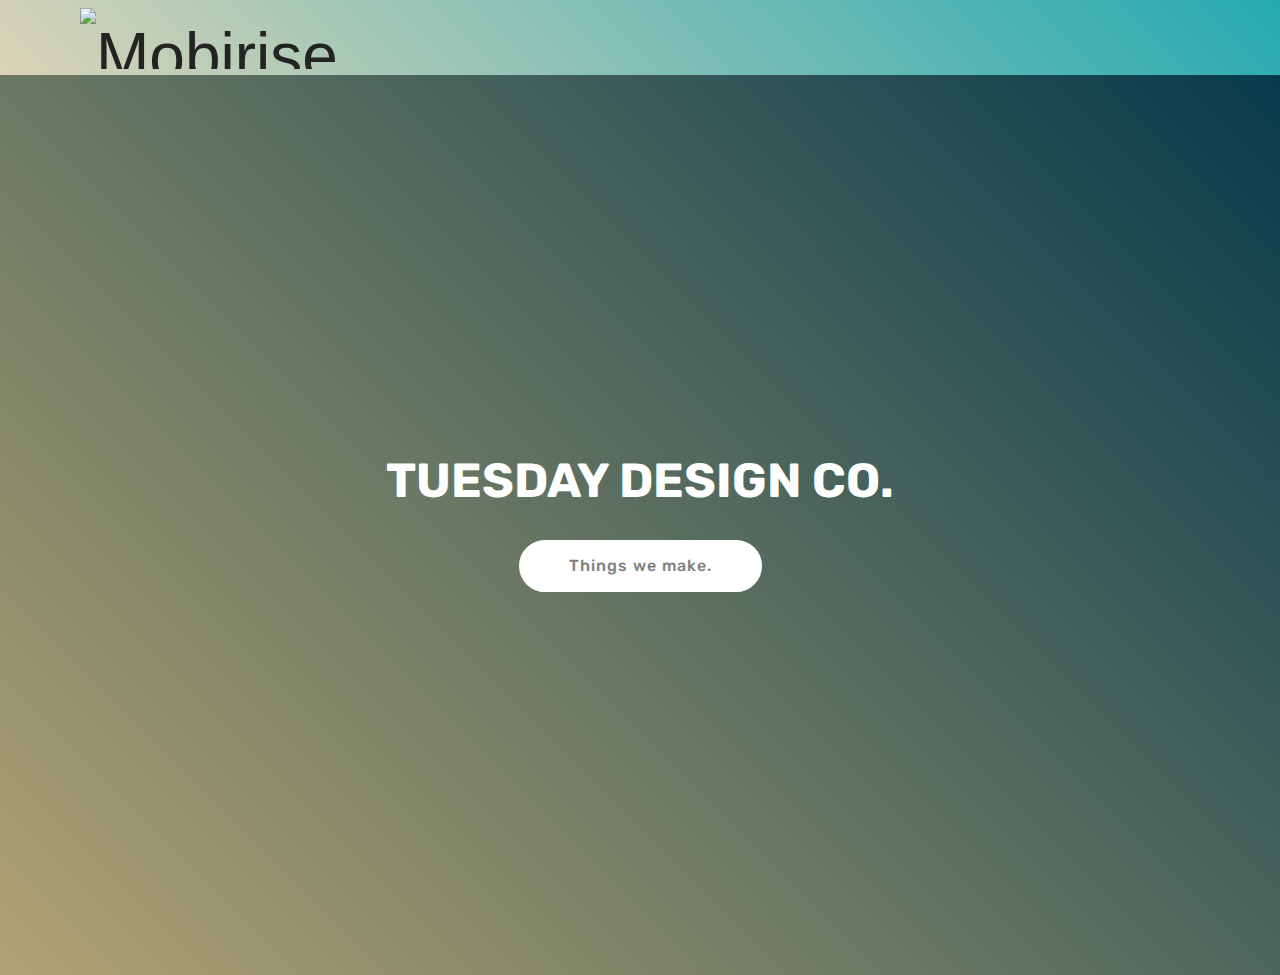
==== commit ef903301: "Rename page4.html to index.html" ====
--- a/index.html
+++ b/index.html
@@ -39,9 +39,9 @@
         <div class="menu-logo">
             <div class="navbar-brand">
                 <span class="navbar-logo">
-                    <a href="https://mobirise.co">
+                    
                         <img src="assets/images/tues39-436x122.png" alt="Mobirise" title="" style="height: 3.8rem;">
-                    </a>
+                    
                 </span>
                 
             </div>
@@ -53,7 +53,7 @@
     </nav>
 </section>
 
-<section class="engine"><a href="https://mobirise.info/q">free responsive site templates</a></section><section class="mbr-section info2 cid-saYIJM3JZ0" id="info2-n">
+<section class="engine"><a href="https://mobirise.info/i">site creation software</a></section><section class="mbr-section info2 cid-saYIJM3JZ0" id="info2-n">
 
     
 
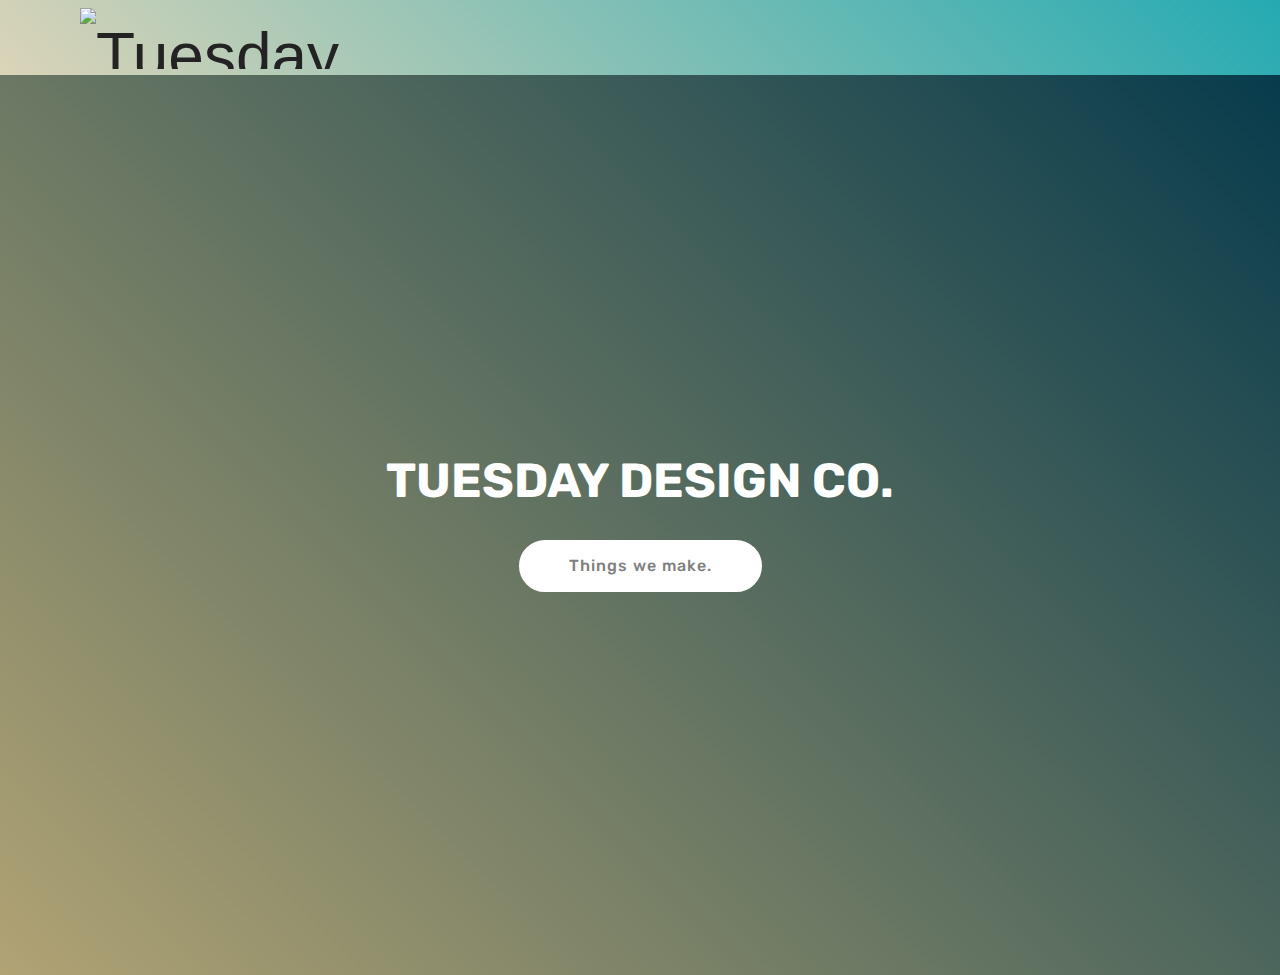
==== commit 2275d1d9: "Update index.html" ====
--- a/index.html
+++ b/index.html
@@ -40,7 +40,7 @@
             <div class="navbar-brand">
                 <span class="navbar-logo">
                     
-                        <img src="assets/images/tues39-436x122.png" alt="Mobirise" title="" style="height: 3.8rem;">
+                        <img src="assets/images/tues39-436x122.png" alt="Tuesday" title="" style="height: 3.8rem;">
                     
                 </span>
                 
